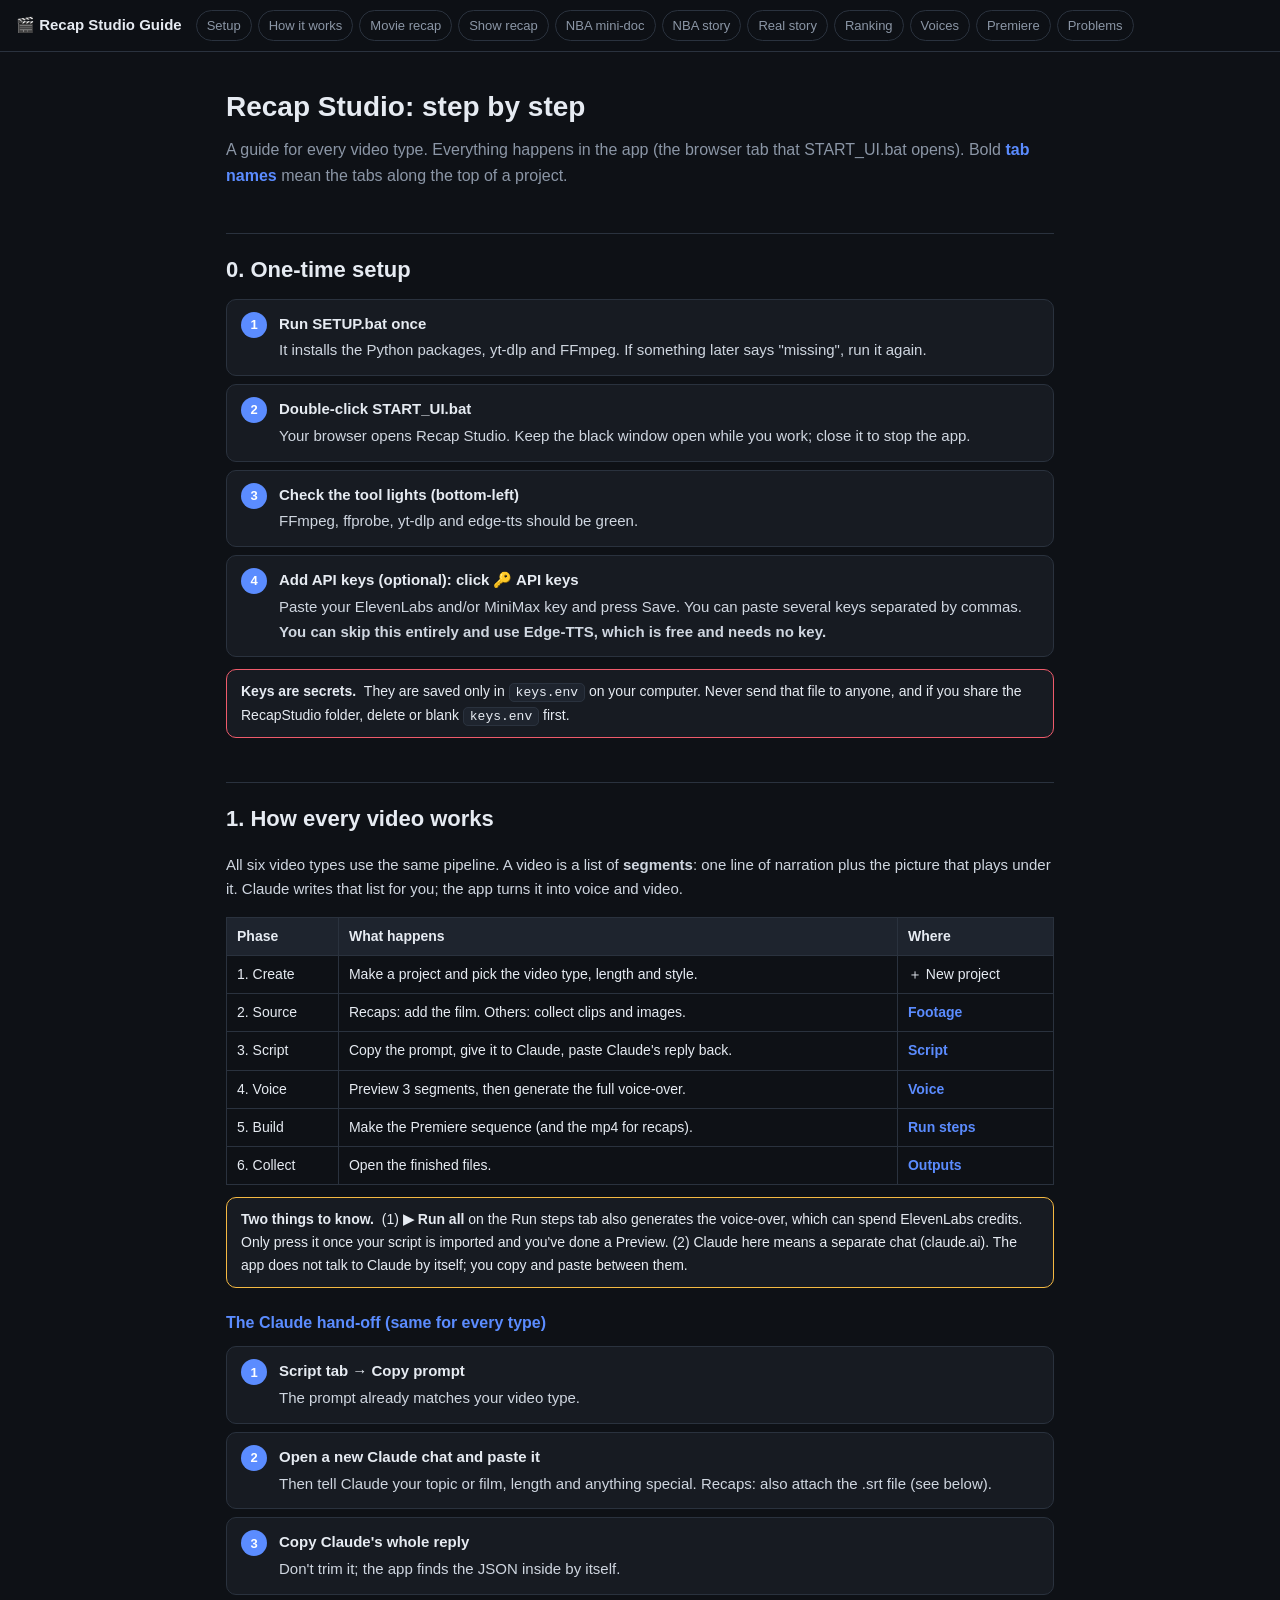
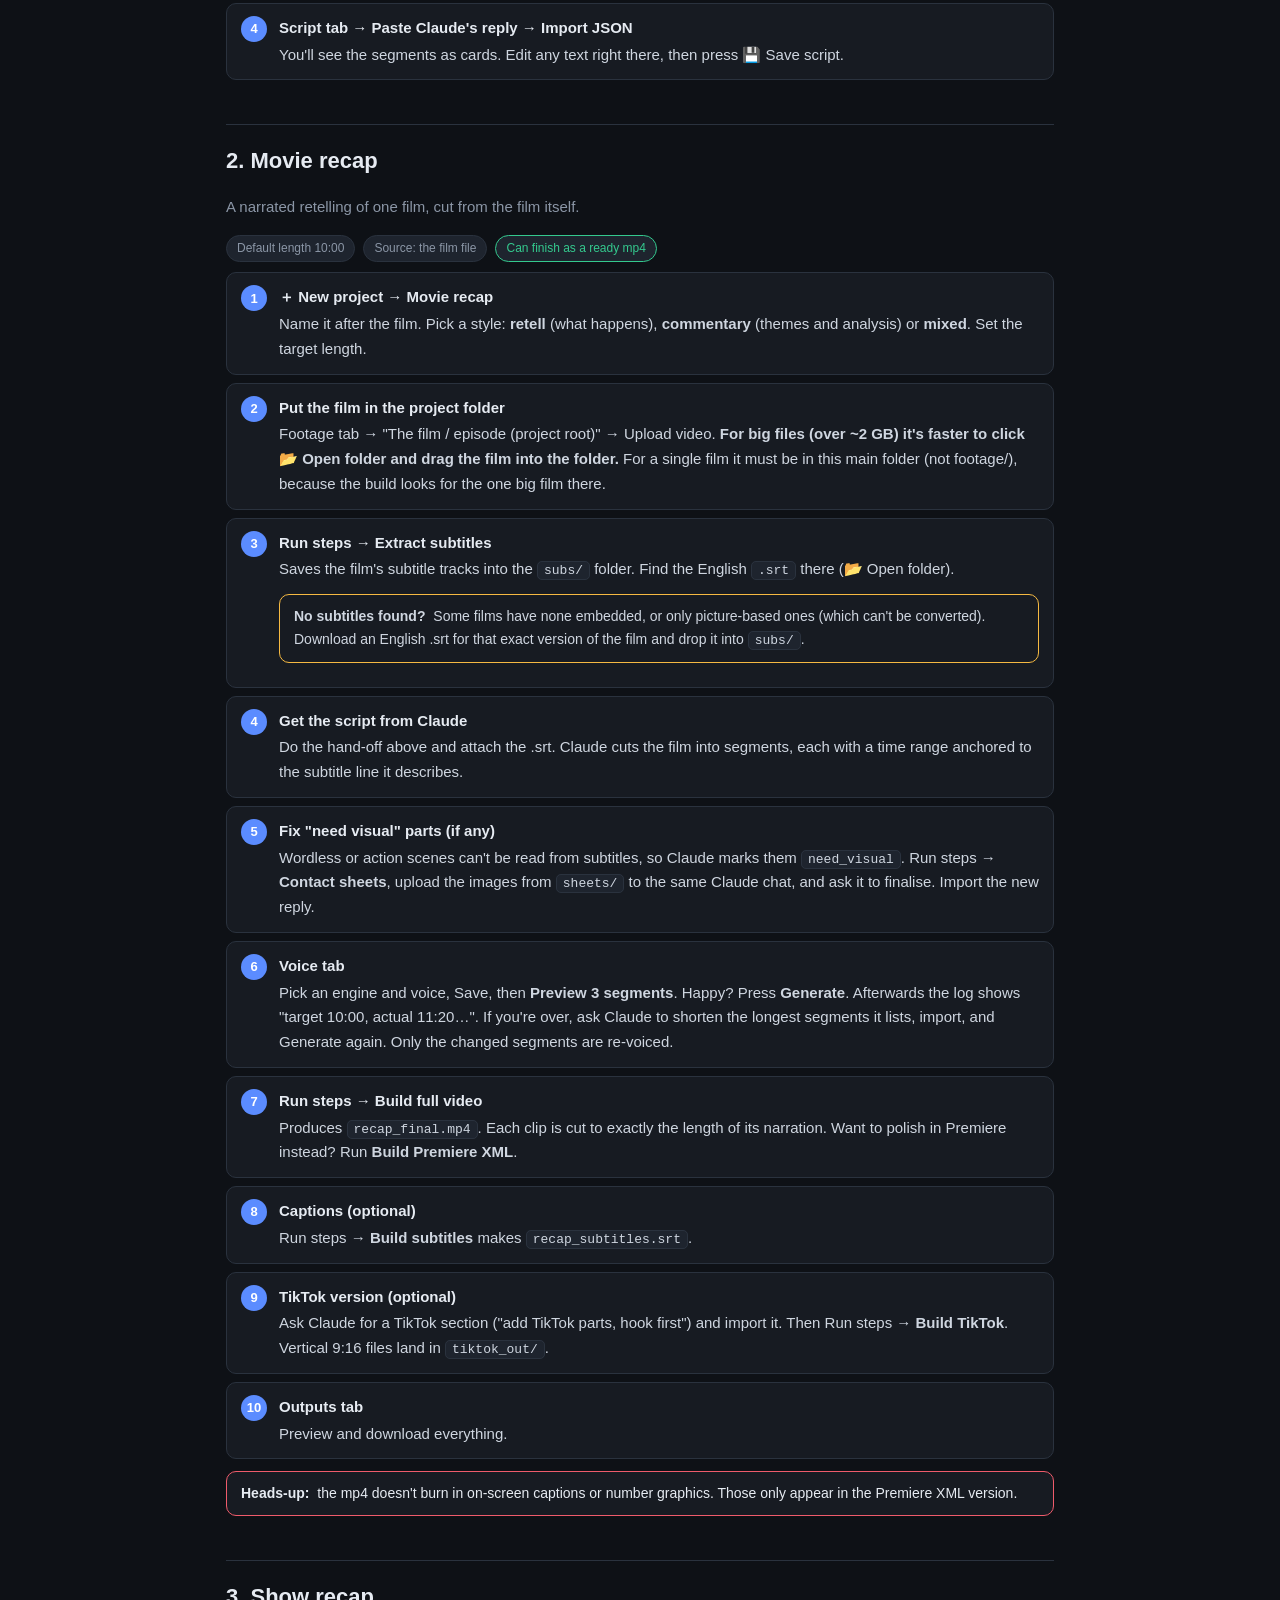
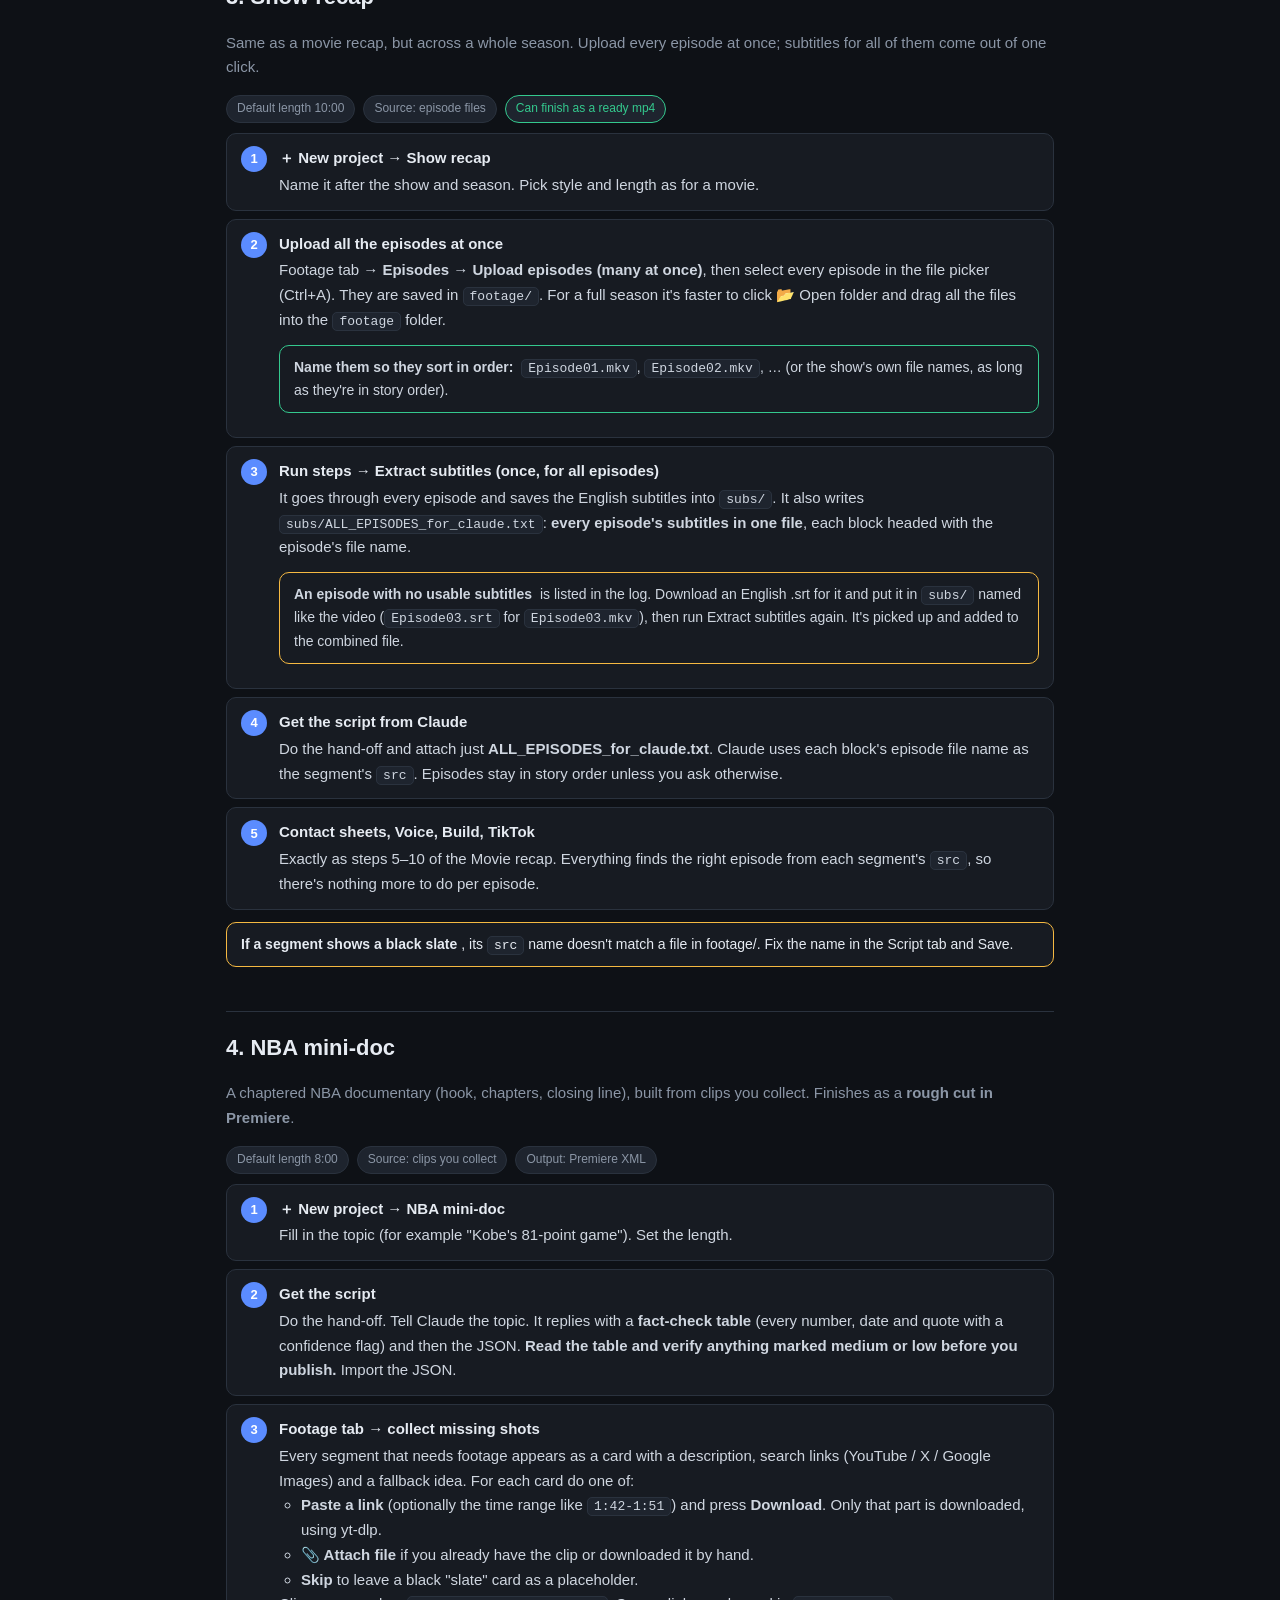
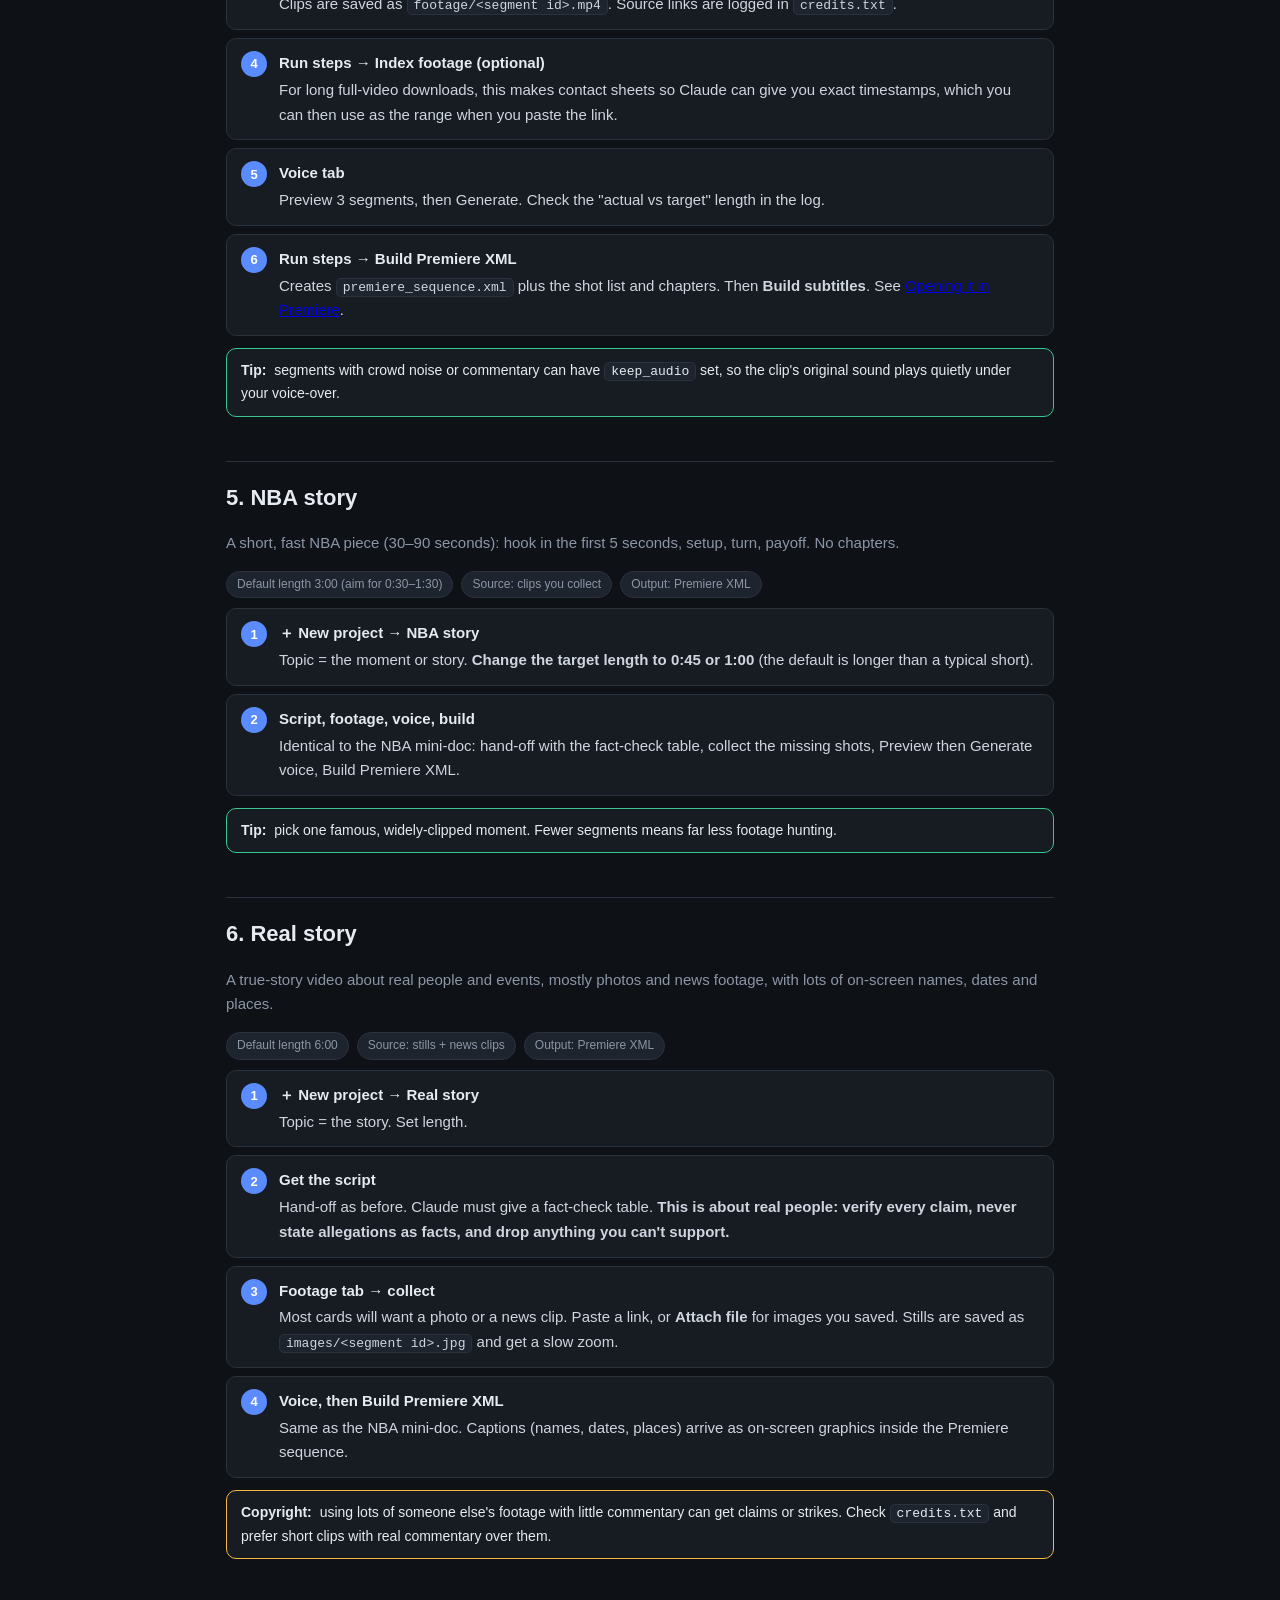
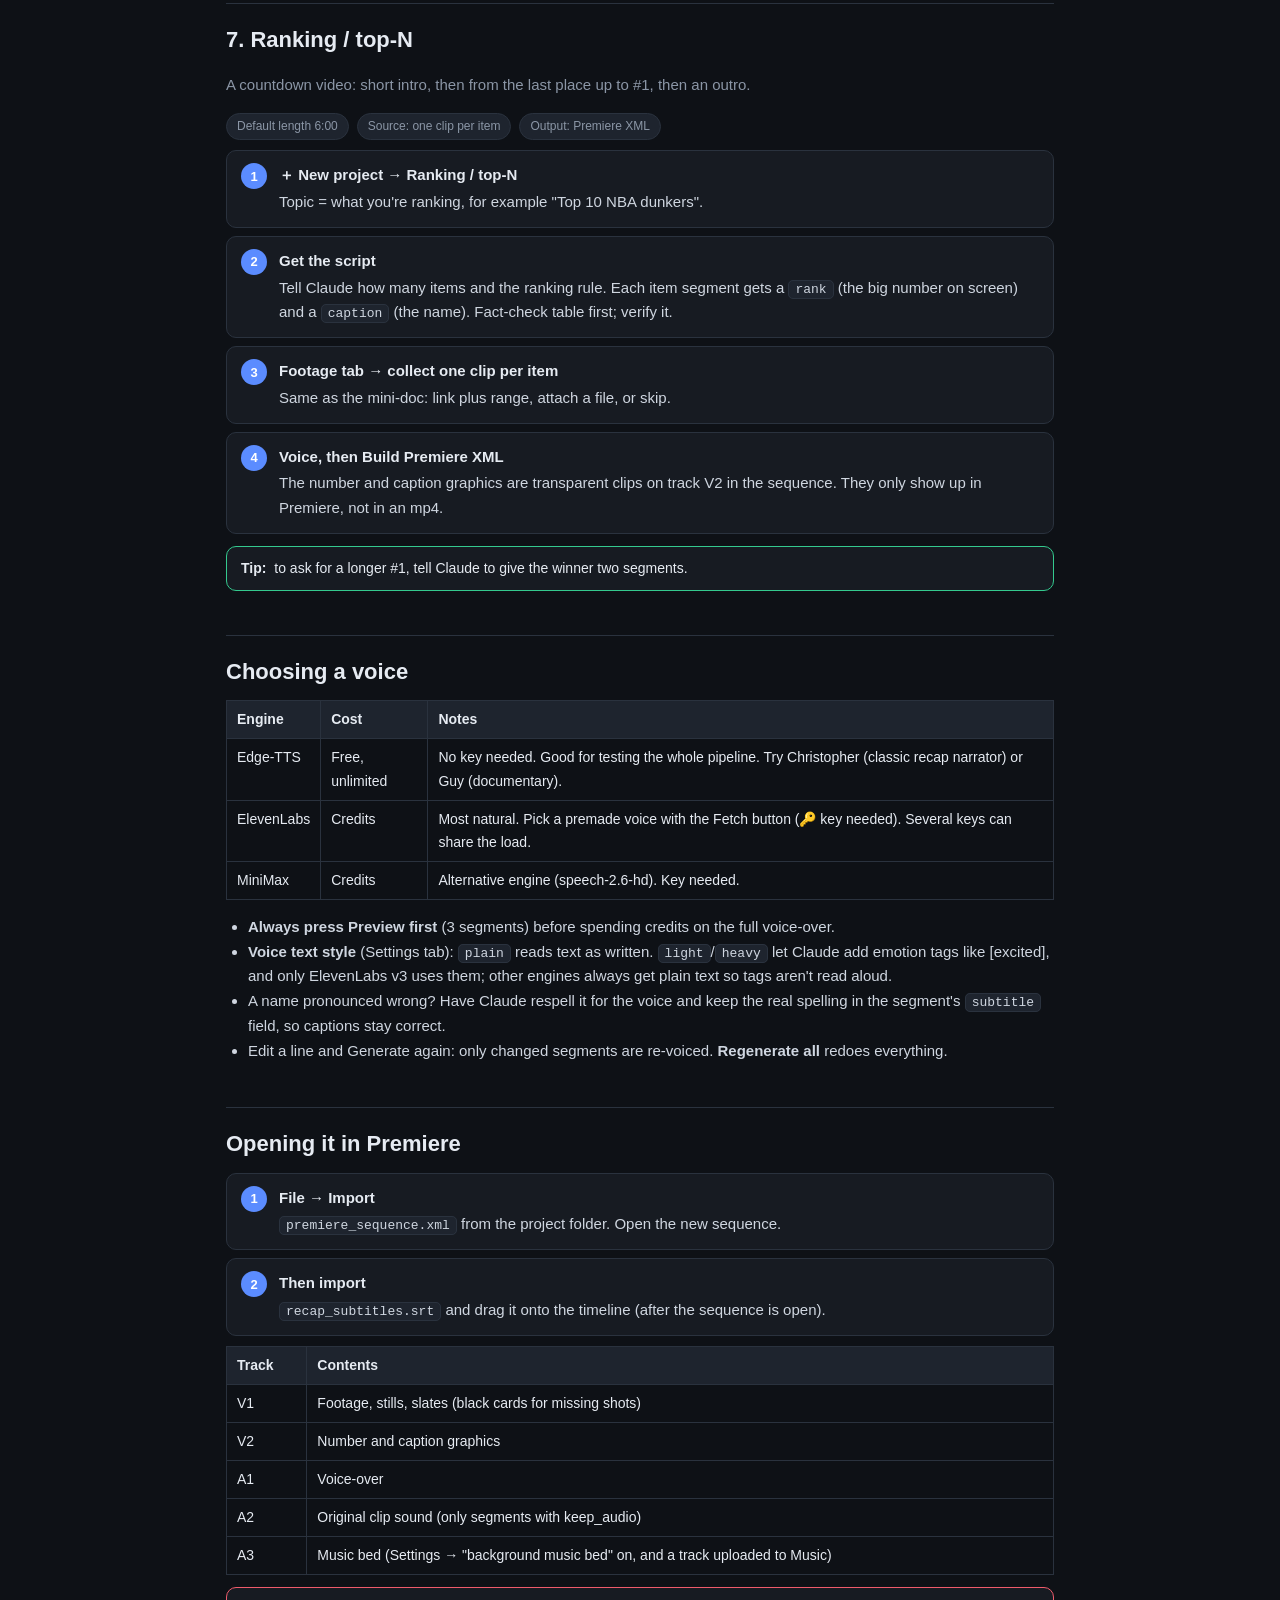
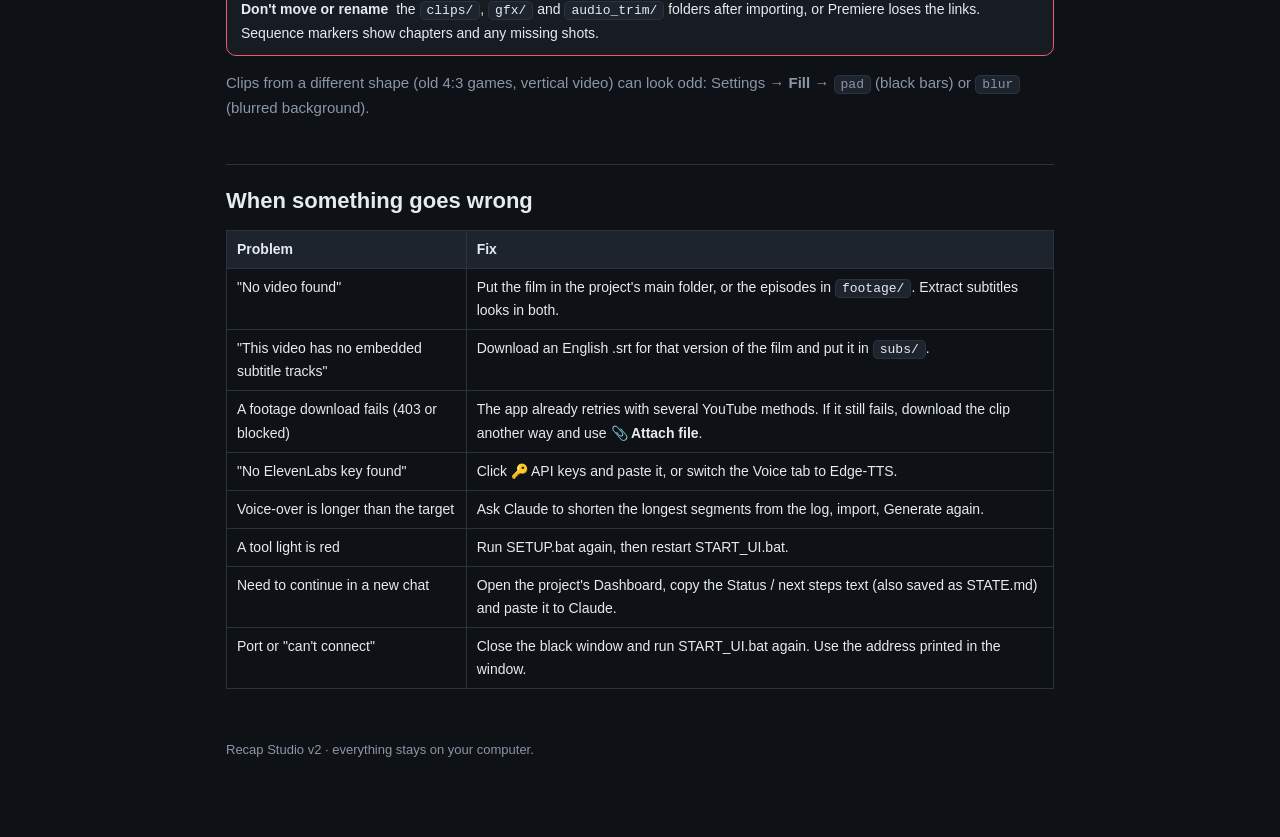
==== web/guide.html @ 449a992c "Initial commit: RecapStudio UI project" ====
<!doctype html>
<html lang="en">
<head>
<meta charset="utf-8">
<meta name="viewport" content="width=device-width, initial-scale=1">
<title>Recap Studio Guide</title>
<style>
  :root { --bg:#0e1116; --panel:#171b22; --panel2:#1e242e; --border:#2a323e; --text:#e6ebf2; --muted:#8b96a6;
          --accent:#5b8cff; --green:#34c98e; --red:#ef5b6b; --amber:#f5b942; }
  * { box-sizing: border-box; }
  html { scroll-behavior: smooth; scroll-padding-top: 70px; }
  body { margin:0; background:var(--bg); color:var(--text); font:15px/1.65 -apple-system,"Segoe UI",Roboto,Helvetica,Arial,sans-serif; }
  nav { position:sticky; top:0; z-index:5; background:rgba(14,17,22,.95); backdrop-filter:blur(6px); border-bottom:1px solid var(--border);
        padding:10px 16px; display:flex; gap:6px; flex-wrap:wrap; align-items:center; }
  nav b { margin-right:8px; }
  nav a { color:var(--muted); text-decoration:none; font-size:13px; padding:4px 10px; border:1px solid var(--border); border-radius:20px; }
  nav a:hover { color:var(--text); border-color:var(--accent); }
  main { max-width:860px; margin:0 auto; padding:24px 16px 80px; }
  h1 { font-size:28px; margin:8px 0 6px; }
  h2 { font-size:22px; margin:44px 0 6px; padding-top:18px; border-top:1px solid var(--border); }
  h3 { font-size:16px; margin:22px 0 6px; color:var(--accent); }
  p, li { color:#cfd6e0; }
  .muted { color:var(--muted); }
  code, kbd { background:var(--panel2); border:1px solid var(--border); border-radius:5px; padding:1px 6px; font-size:13px; }
  .lead { color:var(--muted); font-size:16px; margin-top:0; }
  .meta { display:flex; gap:8px; flex-wrap:wrap; margin:10px 0 4px; }
  .tag { font-size:12px; padding:3px 10px; border-radius:20px; background:var(--panel2); border:1px solid var(--border); color:var(--muted); }
  .tag.g { color:var(--green); border-color:var(--green); }
  ol.steps { list-style:none; counter-reset:s; padding:0; margin:10px 0; }
  ol.steps > li { counter-increment:s; position:relative; background:var(--panel); border:1px solid var(--border); border-radius:10px;
                  padding:12px 14px 12px 52px; margin:8px 0; }
  ol.steps > li::before { content:counter(s); position:absolute; left:14px; top:12px; width:26px; height:26px; border-radius:50%;
                  background:var(--accent); color:#fff; font-weight:700; font-size:13px; display:grid; place-items:center; }
  ol.steps b.t { display:block; color:var(--text); margin-bottom:2px; }
  .note, .warn, .tip { border-radius:10px; padding:10px 14px; margin:12px 0; font-size:14px; border:1px solid var(--border); background:var(--panel); }
  .warn { border-color:var(--red); }
  .tip { border-color:var(--green); }
  .note { border-color:var(--amber); }
  .note b:first-child, .warn b:first-child, .tip b:first-child { margin-right:4px; }
  table { border-collapse:collapse; width:100%; margin:10px 0; font-size:14px; }
  th, td { text-align:left; border:1px solid var(--border); padding:7px 10px; vertical-align:top; }
  th { background:var(--panel2); }
  ul { padding-left:22px; }
  .tabs { color:var(--accent); font-weight:600; }
  footer { margin-top:50px; color:var(--muted); font-size:13px; }
</style>
</head>
<body>
<nav>
  <b>🎬 Recap Studio Guide</b>
  <a href="#setup">Setup</a>
  <a href="#overview">How it works</a>
  <a href="#movie">Movie recap</a>
  <a href="#show">Show recap</a>
  <a href="#minidoc">NBA mini-doc</a>
  <a href="#story">NBA story</a>
  <a href="#real">Real story</a>
  <a href="#ranking">Ranking</a>
  <a href="#voice">Voices</a>
  <a href="#premiere">Premiere</a>
  <a href="#fix">Problems</a>
</nav>

<main>
<h1>Recap Studio: step by step</h1>
<p class="lead">A guide for every video type. Everything happens in the app (the browser tab that START_UI.bat opens). Bold <span class="tabs">tab names</span> mean the tabs along the top of a project.</p>

<h2 id="setup">0. One-time setup</h2>
<ol class="steps">
  <li><b class="t">Run SETUP.bat once</b>It installs the Python packages, yt-dlp and FFmpeg. If something later says "missing", run it again.</li>
  <li><b class="t">Double-click START_UI.bat</b>Your browser opens Recap Studio. Keep the black window open while you work; close it to stop the app.</li>
  <li><b class="t">Check the tool lights (bottom-left)</b>FFmpeg, ffprobe, yt-dlp and edge-tts should be green.</li>
  <li><b class="t">Add API keys (optional): click 🔑 API keys</b>Paste your ElevenLabs and/or MiniMax key and press Save. You can paste several keys separated by commas. <b>You can skip this entirely and use Edge-TTS, which is free and needs no key.</b></li>
</ol>
<div class="warn"><b>Keys are secrets.</b> They are saved only in <code>keys.env</code> on your computer. Never send that file to anyone, and if you share the RecapStudio folder, delete or blank <code>keys.env</code> first.</div>

<h2 id="overview">1. How every video works</h2>
<p>All six video types use the same pipeline. A video is a list of <b>segments</b>: one line of narration plus the picture that plays under it. Claude writes that list for you; the app turns it into voice and video.</p>
<table>
  <tr><th>Phase</th><th>What happens</th><th>Where</th></tr>
  <tr><td>1. Create</td><td>Make a project and pick the video type, length and style.</td><td>＋ New project</td></tr>
  <tr><td>2. Source</td><td>Recaps: add the film. Others: collect clips and images.</td><td><span class="tabs">Footage</span></td></tr>
  <tr><td>3. Script</td><td>Copy the prompt, give it to Claude, paste Claude's reply back.</td><td><span class="tabs">Script</span></td></tr>
  <tr><td>4. Voice</td><td>Preview 3 segments, then generate the full voice-over.</td><td><span class="tabs">Voice</span></td></tr>
  <tr><td>5. Build</td><td>Make the Premiere sequence (and the mp4 for recaps).</td><td><span class="tabs">Run steps</span></td></tr>
  <tr><td>6. Collect</td><td>Open the finished files.</td><td><span class="tabs">Outputs</span></td></tr>
</table>
<div class="note"><b>Two things to know.</b> (1) <b>▶ Run all</b> on the Run steps tab also generates the voice-over, which can spend ElevenLabs credits. Only press it once your script is imported and you've done a Preview. (2) Claude here means a separate chat (claude.ai). The app does not talk to Claude by itself; you copy and paste between them.</div>

<h3>The Claude hand-off (same for every type)</h3>
<ol class="steps">
  <li><b class="t">Script tab → Copy prompt</b>The prompt already matches your video type.</li>
  <li><b class="t">Open a new Claude chat and paste it</b>Then tell Claude your topic or film, length and anything special. Recaps: also attach the .srt file (see below).</li>
  <li><b class="t">Copy Claude's whole reply</b>Don't trim it; the app finds the JSON inside by itself.</li>
  <li><b class="t">Script tab → Paste Claude's reply → Import JSON</b>You'll see the segments as cards. Edit any text right there, then press 💾 Save script.</li>
</ol>

<!-- ============================ MOVIE ============================ -->
<h2 id="movie">2. Movie recap</h2>
<p class="muted">A narrated retelling of one film, cut from the film itself.</p>
<div class="meta"><span class="tag">Default length 10:00</span><span class="tag">Source: the film file</span><span class="tag g">Can finish as a ready mp4</span></div>

<ol class="steps">
  <li><b class="t">＋ New project → Movie recap</b>Name it after the film. Pick a style: <b>retell</b> (what happens), <b>commentary</b> (themes and analysis) or <b>mixed</b>. Set the target length.</li>
  <li><b class="t">Put the film in the project folder</b>Footage tab → "The film / episode (project root)" → Upload video. <b>For big files (over ~2 GB) it's faster to click 📂 Open folder and drag the film into the folder.</b> For a single film it must be in this main folder (not footage/), because the build looks for the one big film there.</li>
  <li><b class="t">Run steps → Extract subtitles</b>Saves the film's subtitle tracks into the <code>subs/</code> folder. Find the English <code>.srt</code> there (📂 Open folder).
    <div class="note"><b>No subtitles found?</b> Some films have none embedded, or only picture-based ones (which can't be converted). Download an English .srt for that exact version of the film and drop it into <code>subs/</code>.</div></li>
  <li><b class="t">Get the script from Claude</b>Do the hand-off above and attach the .srt. Claude cuts the film into segments, each with a time range anchored to the subtitle line it describes.</li>
  <li><b class="t">Fix "need visual" parts (if any)</b>Wordless or action scenes can't be read from subtitles, so Claude marks them <code>need_visual</code>. Run steps → <b>Contact sheets</b>, upload the images from <code>sheets/</code> to the same Claude chat, and ask it to finalise. Import the new reply.</li>
  <li><b class="t">Voice tab</b>Pick an engine and voice, Save, then <b>Preview 3 segments</b>. Happy? Press <b>Generate</b>. Afterwards the log shows "target 10:00, actual 11:20…". If you're over, ask Claude to shorten the longest segments it lists, import, and Generate again. Only the changed segments are re-voiced.</li>
  <li><b class="t">Run steps → Build full video</b>Produces <code>recap_final.mp4</code>. Each clip is cut to exactly the length of its narration. Want to polish in Premiere instead? Run <b>Build Premiere XML</b>.</li>
  <li><b class="t">Captions (optional)</b>Run steps → <b>Build subtitles</b> makes <code>recap_subtitles.srt</code>.</li>
  <li><b class="t">TikTok version (optional)</b>Ask Claude for a TikTok section ("add TikTok parts, hook first") and import it. Then Run steps → <b>Build TikTok</b>. Vertical 9:16 files land in <code>tiktok_out/</code>.</li>
  <li><b class="t">Outputs tab</b>Preview and download everything.</li>
</ol>
<div class="warn"><b>Heads-up:</b> the mp4 doesn't burn in on-screen captions or number graphics. Those only appear in the Premiere XML version.</div>

<!-- ============================ SHOW ============================ -->
<h2 id="show">3. Show recap</h2>
<p class="muted">Same as a movie recap, but across a whole season. Upload every episode at once; subtitles for all of them come out of one click.</p>
<div class="meta"><span class="tag">Default length 10:00</span><span class="tag">Source: episode files</span><span class="tag g">Can finish as a ready mp4</span></div>

<ol class="steps">
  <li><b class="t">＋ New project → Show recap</b>Name it after the show and season. Pick style and length as for a movie.</li>
  <li><b class="t">Upload all the episodes at once</b>Footage tab → <b>Episodes</b> → <b>Upload episodes (many at once)</b>, then select every episode in the file picker (Ctrl+A). They are saved in <code>footage/</code>. For a full season it's faster to click 📂 Open folder and drag all the files into the <code>footage</code> folder.
    <div class="tip"><b>Name them so they sort in order:</b> <code>Episode01.mkv</code>, <code>Episode02.mkv</code>, … (or the show's own file names, as long as they're in story order).</div></li>
  <li><b class="t">Run steps → Extract subtitles (once, for all episodes)</b>It goes through every episode and saves the English subtitles into <code>subs/</code>. It also writes <code>subs/ALL_EPISODES_for_claude.txt</code>: <b>every episode's subtitles in one file</b>, each block headed with the episode's file name.
    <div class="note"><b>An episode with no usable subtitles</b> is listed in the log. Download an English .srt for it and put it in <code>subs/</code> named like the video (<code>Episode03.srt</code> for <code>Episode03.mkv</code>), then run Extract subtitles again. It's picked up and added to the combined file.</div></li>
  <li><b class="t">Get the script from Claude</b>Do the hand-off and attach just <b>ALL_EPISODES_for_claude.txt</b>. Claude uses each block's episode file name as the segment's <code>src</code>. Episodes stay in story order unless you ask otherwise.</li>
  <li><b class="t">Contact sheets, Voice, Build, TikTok</b>Exactly as steps 5–10 of the Movie recap. Everything finds the right episode from each segment's <code>src</code>, so there's nothing more to do per episode.</li>
</ol>
<div class="note"><b>If a segment shows a black slate</b>, its <code>src</code> name doesn't match a file in footage/. Fix the name in the Script tab and Save.</div>

<!-- ============================ MINIDOC ============================ -->
<h2 id="minidoc">4. NBA mini-doc</h2>
<p class="muted">A chaptered NBA documentary (hook, chapters, closing line), built from clips you collect. Finishes as a <b>rough cut in Premiere</b>.</p>
<div class="meta"><span class="tag">Default length 8:00</span><span class="tag">Source: clips you collect</span><span class="tag">Output: Premiere XML</span></div>

<ol class="steps">
  <li><b class="t">＋ New project → NBA mini-doc</b>Fill in the topic (for example "Kobe's 81-point game"). Set the length.</li>
  <li><b class="t">Get the script</b>Do the hand-off. Tell Claude the topic. It replies with a <b>fact-check table</b> (every number, date and quote with a confidence flag) and then the JSON. <b>Read the table and verify anything marked medium or low before you publish.</b> Import the JSON.</li>
  <li><b class="t">Footage tab → collect missing shots</b>Every segment that needs footage appears as a card with a description, search links (YouTube / X / Google Images) and a fallback idea. For each card do one of:
    <ul>
      <li><b>Paste a link</b> (optionally the time range like <code>1:42-1:51</code>) and press <b>Download</b>. Only that part is downloaded, using yt-dlp.</li>
      <li><b>📎 Attach file</b> if you already have the clip or downloaded it by hand.</li>
      <li><b>Skip</b> to leave a black "slate" card as a placeholder.</li>
    </ul>
    Clips are saved as <code>footage/&lt;segment id&gt;.mp4</code>. Source links are logged in <code>credits.txt</code>.</li>
  <li><b class="t">Run steps → Index footage (optional)</b>For long full-video downloads, this makes contact sheets so Claude can give you exact timestamps, which you can then use as the range when you paste the link.</li>
  <li><b class="t">Voice tab</b>Preview 3 segments, then Generate. Check the "actual vs target" length in the log.</li>
  <li><b class="t">Run steps → Build Premiere XML</b>Creates <code>premiere_sequence.xml</code> plus the shot list and chapters. Then <b>Build subtitles</b>. See <a href="#premiere">Opening it in Premiere</a>.</li>
</ol>
<div class="tip"><b>Tip:</b> segments with crowd noise or commentary can have <code>keep_audio</code> set, so the clip's original sound plays quietly under your voice-over.</div>

<!-- ============================ STORY ============================ -->
<h2 id="story">5. NBA story</h2>
<p class="muted">A short, fast NBA piece (30–90 seconds): hook in the first 5 seconds, setup, turn, payoff. No chapters.</p>
<div class="meta"><span class="tag">Default length 3:00 (aim for 0:30–1:30)</span><span class="tag">Source: clips you collect</span><span class="tag">Output: Premiere XML</span></div>

<ol class="steps">
  <li><b class="t">＋ New project → NBA story</b>Topic = the moment or story. <b>Change the target length to 0:45 or 1:00</b> (the default is longer than a typical short).</li>
  <li><b class="t">Script, footage, voice, build</b>Identical to the NBA mini-doc: hand-off with the fact-check table, collect the missing shots, Preview then Generate voice, Build Premiere XML.</li>
</ol>
<div class="tip"><b>Tip:</b> pick one famous, widely-clipped moment. Fewer segments means far less footage hunting.</div>

<!-- ============================ REAL ============================ -->
<h2 id="real">6. Real story</h2>
<p class="muted">A true-story video about real people and events, mostly photos and news footage, with lots of on-screen names, dates and places.</p>
<div class="meta"><span class="tag">Default length 6:00</span><span class="tag">Source: stills + news clips</span><span class="tag">Output: Premiere XML</span></div>

<ol class="steps">
  <li><b class="t">＋ New project → Real story</b>Topic = the story. Set length.</li>
  <li><b class="t">Get the script</b>Hand-off as before. Claude must give a fact-check table. <b>This is about real people: verify every claim, never state allegations as facts, and drop anything you can't support.</b></li>
  <li><b class="t">Footage tab → collect</b>Most cards will want a photo or a news clip. Paste a link, or <b>Attach file</b> for images you saved. Stills are saved as <code>images/&lt;segment id&gt;.jpg</code> and get a slow zoom.</li>
  <li><b class="t">Voice, then Build Premiere XML</b>Same as the NBA mini-doc. Captions (names, dates, places) arrive as on-screen graphics inside the Premiere sequence.</li>
</ol>
<div class="note"><b>Copyright:</b> using lots of someone else's footage with little commentary can get claims or strikes. Check <code>credits.txt</code> and prefer short clips with real commentary over them.</div>

<!-- ============================ RANKING ============================ -->
<h2 id="ranking">7. Ranking / top-N</h2>
<p class="muted">A countdown video: short intro, then from the last place up to #1, then an outro.</p>
<div class="meta"><span class="tag">Default length 6:00</span><span class="tag">Source: one clip per item</span><span class="tag">Output: Premiere XML</span></div>

<ol class="steps">
  <li><b class="t">＋ New project → Ranking / top-N</b>Topic = what you're ranking, for example "Top 10 NBA dunkers".</li>
  <li><b class="t">Get the script</b>Tell Claude how many items and the ranking rule. Each item segment gets a <code>rank</code> (the big number on screen) and a <code>caption</code> (the name). Fact-check table first; verify it.</li>
  <li><b class="t">Footage tab → collect one clip per item</b>Same as the mini-doc: link plus range, attach a file, or skip.</li>
  <li><b class="t">Voice, then Build Premiere XML</b>The number and caption graphics are transparent clips on track V2 in the sequence. They only show up in Premiere, not in an mp4.</li>
</ol>
<div class="tip"><b>Tip:</b> to ask for a longer #1, tell Claude to give the winner two segments.</div>

<!-- ============================ VOICES ============================ -->
<h2 id="voice">Choosing a voice</h2>
<table>
  <tr><th>Engine</th><th>Cost</th><th>Notes</th></tr>
  <tr><td>Edge-TTS</td><td>Free, unlimited</td><td>No key needed. Good for testing the whole pipeline. Try Christopher (classic recap narrator) or Guy (documentary).</td></tr>
  <tr><td>ElevenLabs</td><td>Credits</td><td>Most natural. Pick a premade voice with the Fetch button (🔑 key needed). Several keys can share the load.</td></tr>
  <tr><td>MiniMax</td><td>Credits</td><td>Alternative engine (speech-2.6-hd). Key needed.</td></tr>
</table>
<ul>
  <li><b>Always press Preview first</b> (3 segments) before spending credits on the full voice-over.</li>
  <li><b>Voice text style</b> (Settings tab): <code>plain</code> reads text as written. <code>light</code>/<code>heavy</code> let Claude add emotion tags like [excited], and only ElevenLabs v3 uses them; other engines always get plain text so tags aren't read aloud.</li>
  <li>A name pronounced wrong? Have Claude respell it for the voice and keep the real spelling in the segment's <code>subtitle</code> field, so captions stay correct.</li>
  <li>Edit a line and Generate again: only changed segments are re-voiced. <b>Regenerate all</b> redoes everything.</li>
</ul>

<h2 id="premiere">Opening it in Premiere</h2>
<ol class="steps">
  <li><b class="t">File → Import</b> <code>premiere_sequence.xml</code> from the project folder. Open the new sequence.</li>
  <li><b class="t">Then import</b> <code>recap_subtitles.srt</code> and drag it onto the timeline (after the sequence is open).</li>
</ol>
<table>
  <tr><th>Track</th><th>Contents</th></tr>
  <tr><td>V1</td><td>Footage, stills, slates (black cards for missing shots)</td></tr>
  <tr><td>V2</td><td>Number and caption graphics</td></tr>
  <tr><td>A1</td><td>Voice-over</td></tr>
  <tr><td>A2</td><td>Original clip sound (only segments with keep_audio)</td></tr>
  <tr><td>A3</td><td>Music bed (Settings → "background music bed" on, and a track uploaded to Music)</td></tr>
</table>
<div class="warn"><b>Don't move or rename</b> the <code>clips/</code>, <code>gfx/</code> and <code>audio_trim/</code> folders after importing, or Premiere loses the links. Sequence markers show chapters and any missing shots.</div>
<p class="muted">Clips from a different shape (old 4:3 games, vertical video) can look odd: Settings → <b>Fill</b> → <code>pad</code> (black bars) or <code>blur</code> (blurred background).</p>

<h2 id="fix">When something goes wrong</h2>
<table>
  <tr><th>Problem</th><th>Fix</th></tr>
  <tr><td>"No video found"</td><td>Put the film in the project's main folder, or the episodes in <code>footage/</code>. Extract subtitles looks in both.</td></tr>
  <tr><td>"This video has no embedded subtitle tracks"</td><td>Download an English .srt for that version of the film and put it in <code>subs/</code>.</td></tr>
  <tr><td>A footage download fails (403 or blocked)</td><td>The app already retries with several YouTube methods. If it still fails, download the clip another way and use <b>📎 Attach file</b>.</td></tr>
  <tr><td>"No ElevenLabs key found"</td><td>Click 🔑 API keys and paste it, or switch the Voice tab to Edge-TTS.</td></tr>
  <tr><td>Voice-over is longer than the target</td><td>Ask Claude to shorten the longest segments from the log, import, Generate again.</td></tr>
  <tr><td>A tool light is red</td><td>Run SETUP.bat again, then restart START_UI.bat.</td></tr>
  <tr><td>Need to continue in a new chat</td><td>Open the project's Dashboard, copy the Status / next steps text (also saved as STATE.md) and paste it to Claude.</td></tr>
  <tr><td>Port or "can't connect"</td><td>Close the black window and run START_UI.bat again. Use the address printed in the window.</td></tr>
</table>

<footer>Recap Studio v2 · everything stays on your computer.</footer>
</main>
</body>
</html>
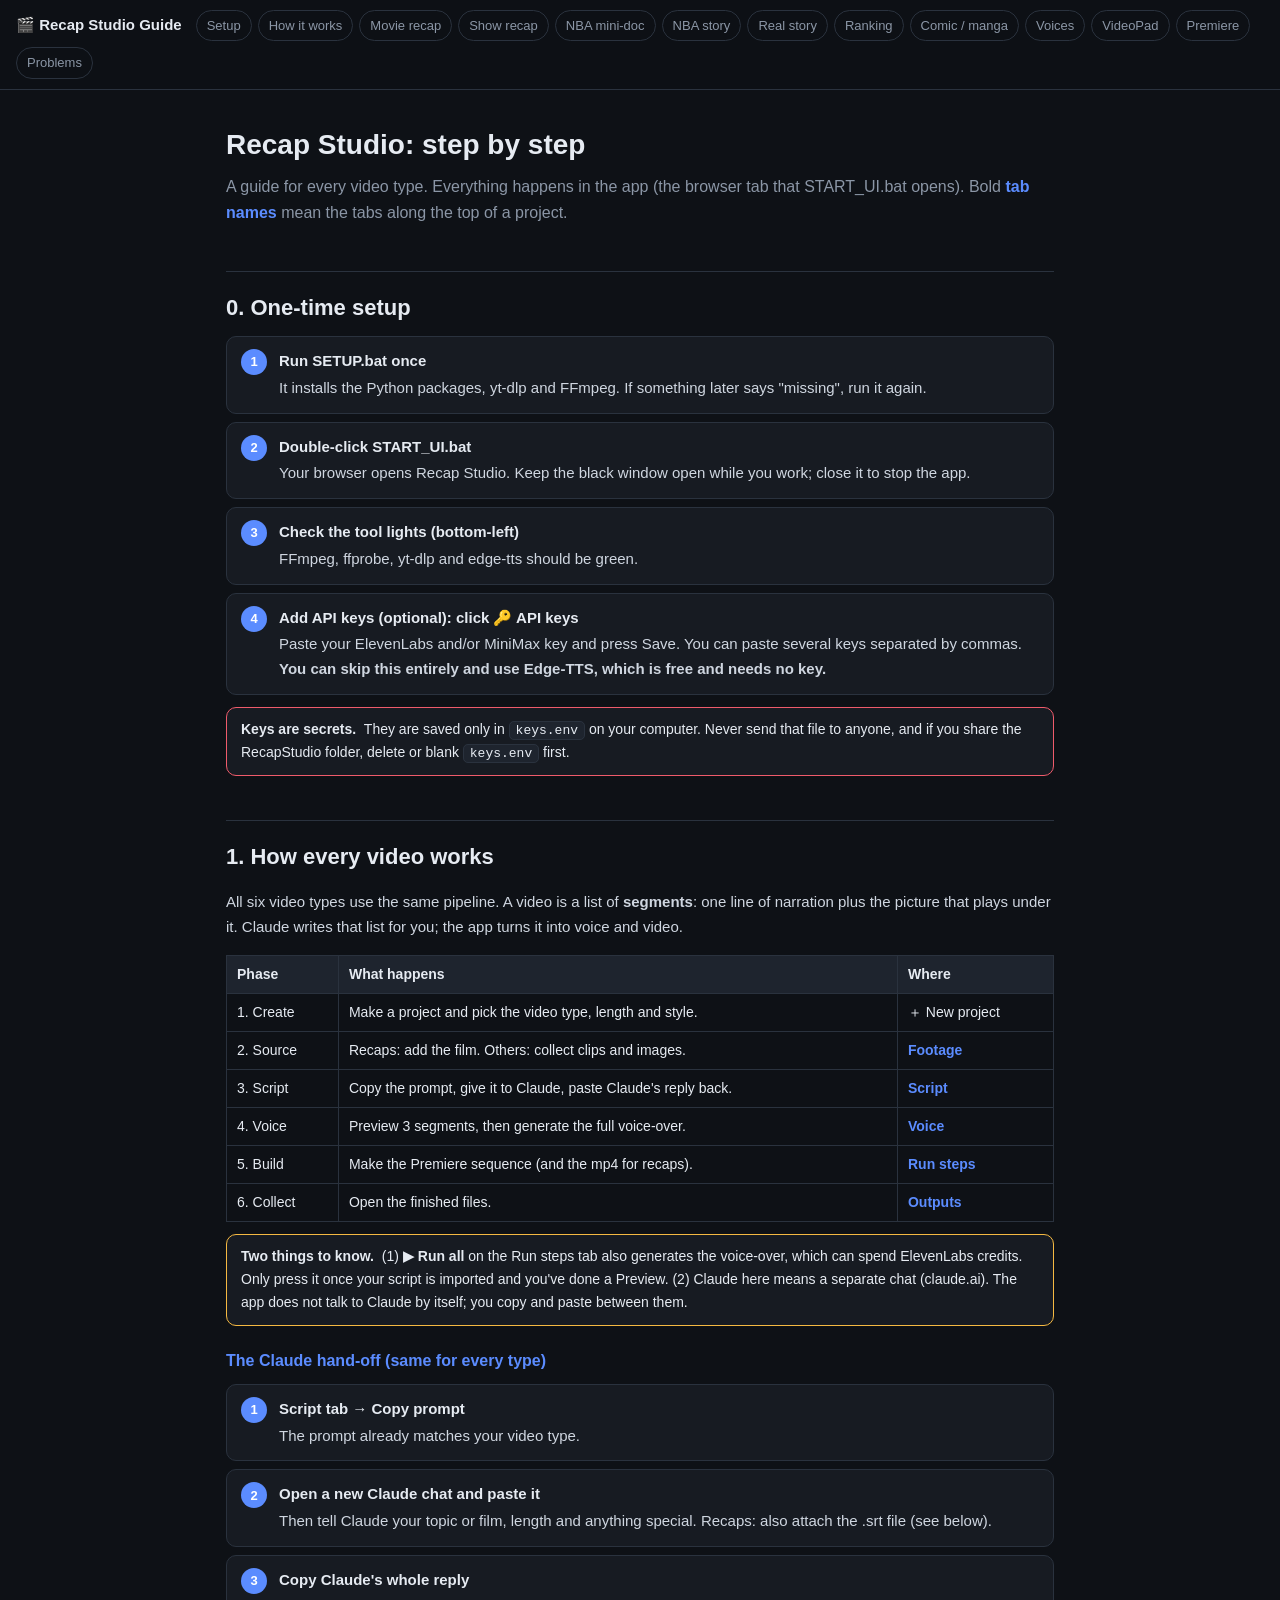
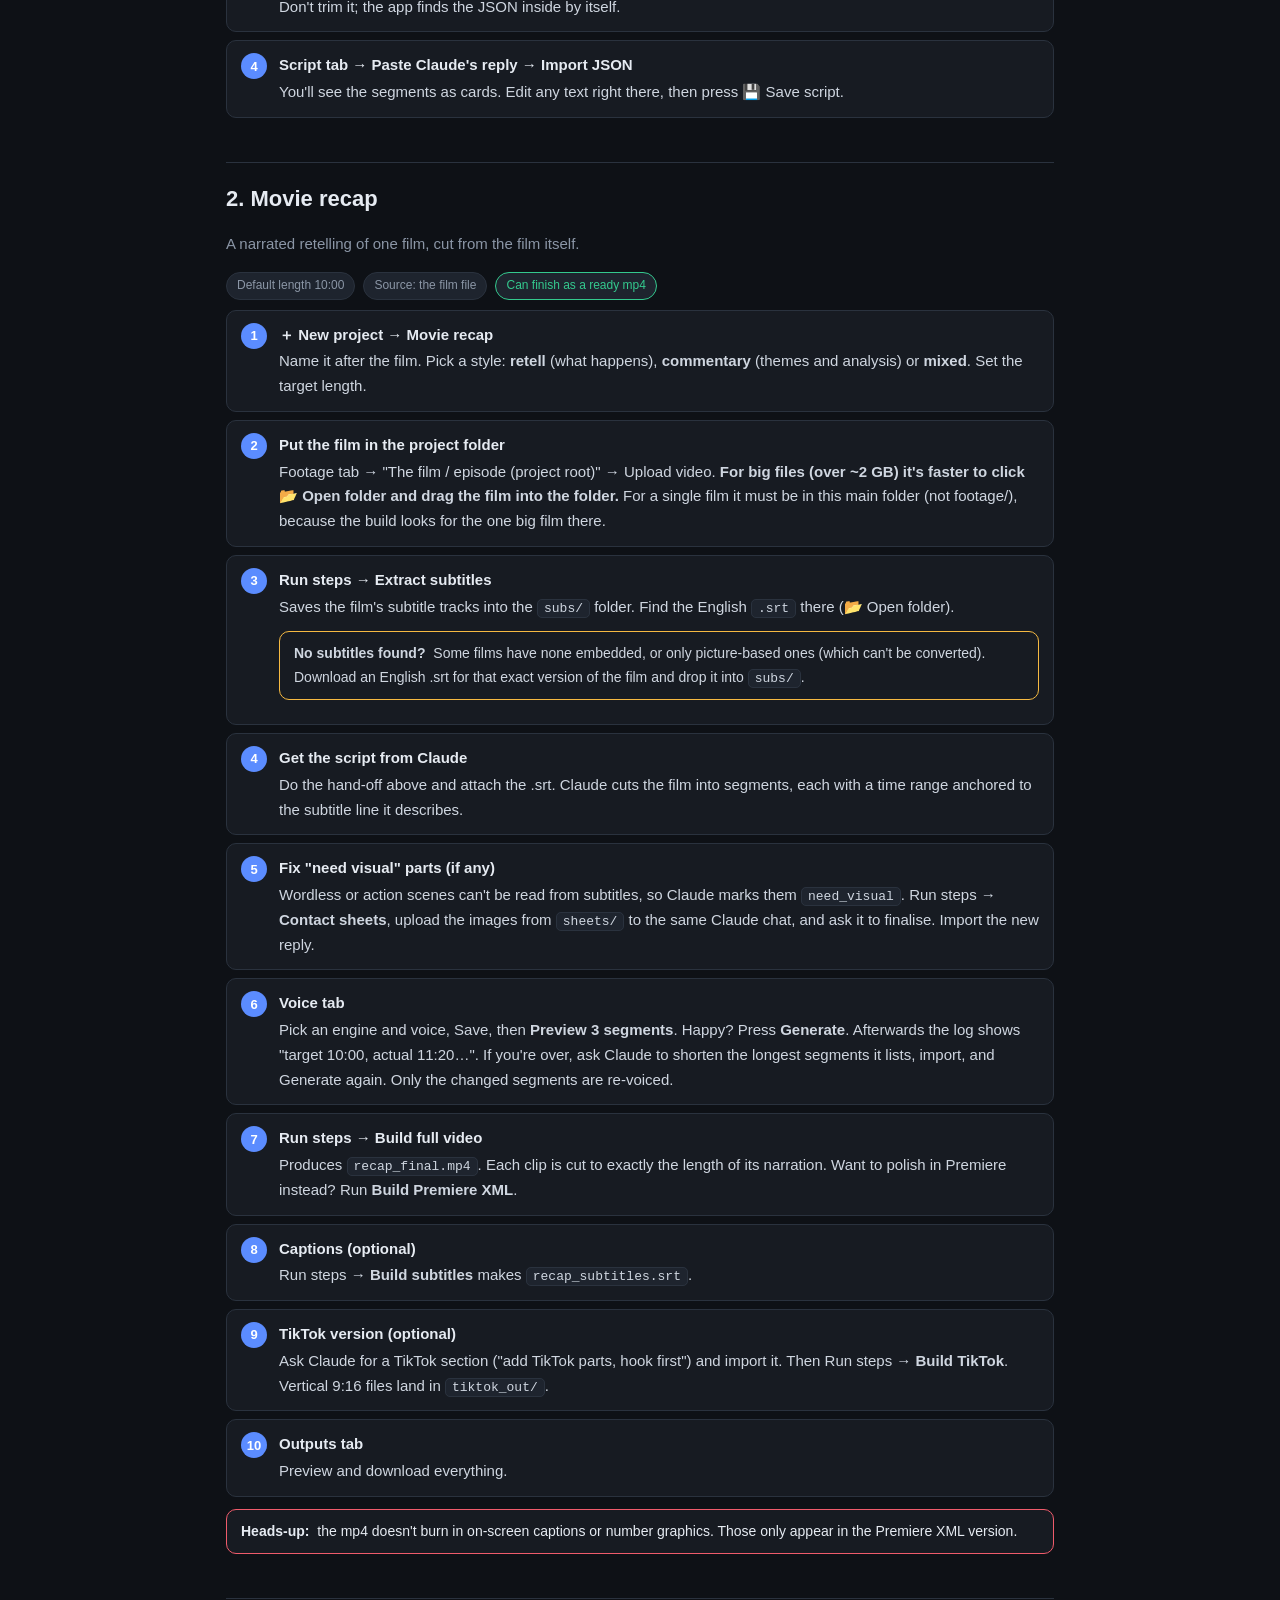
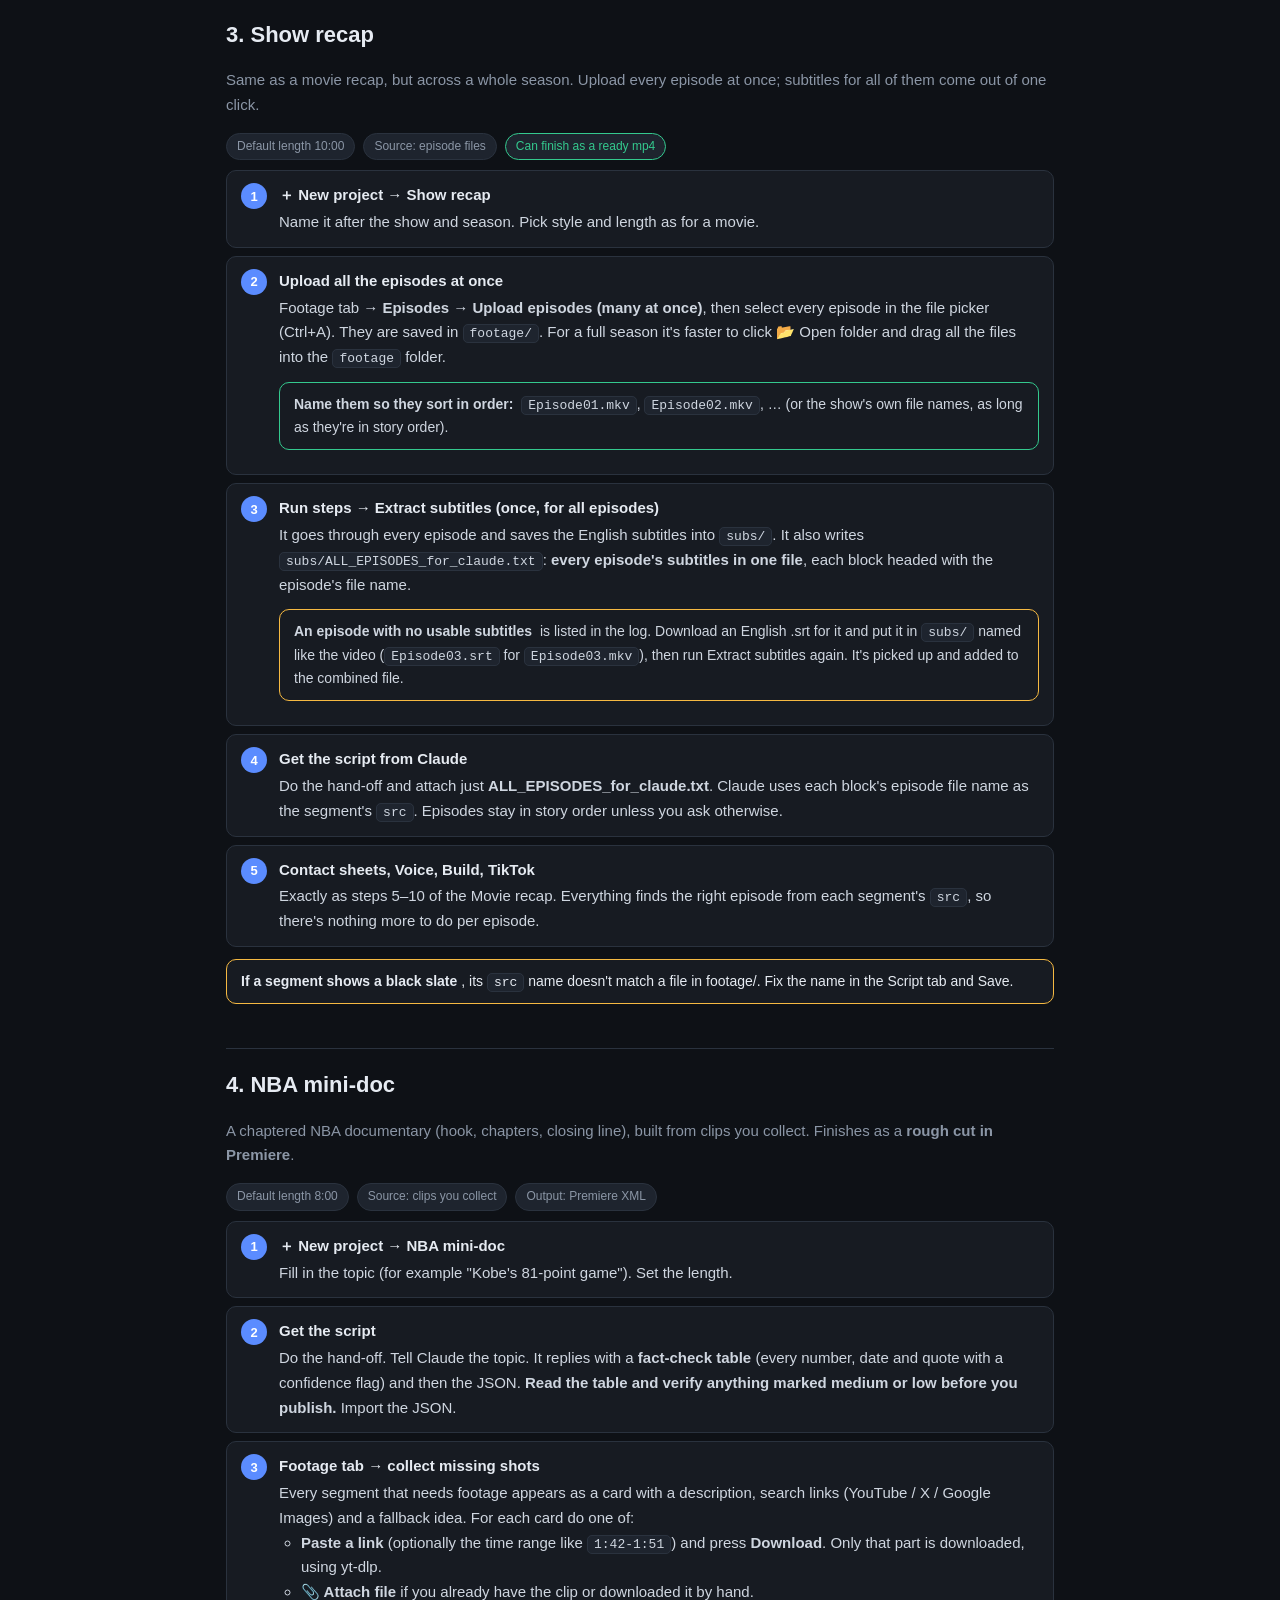
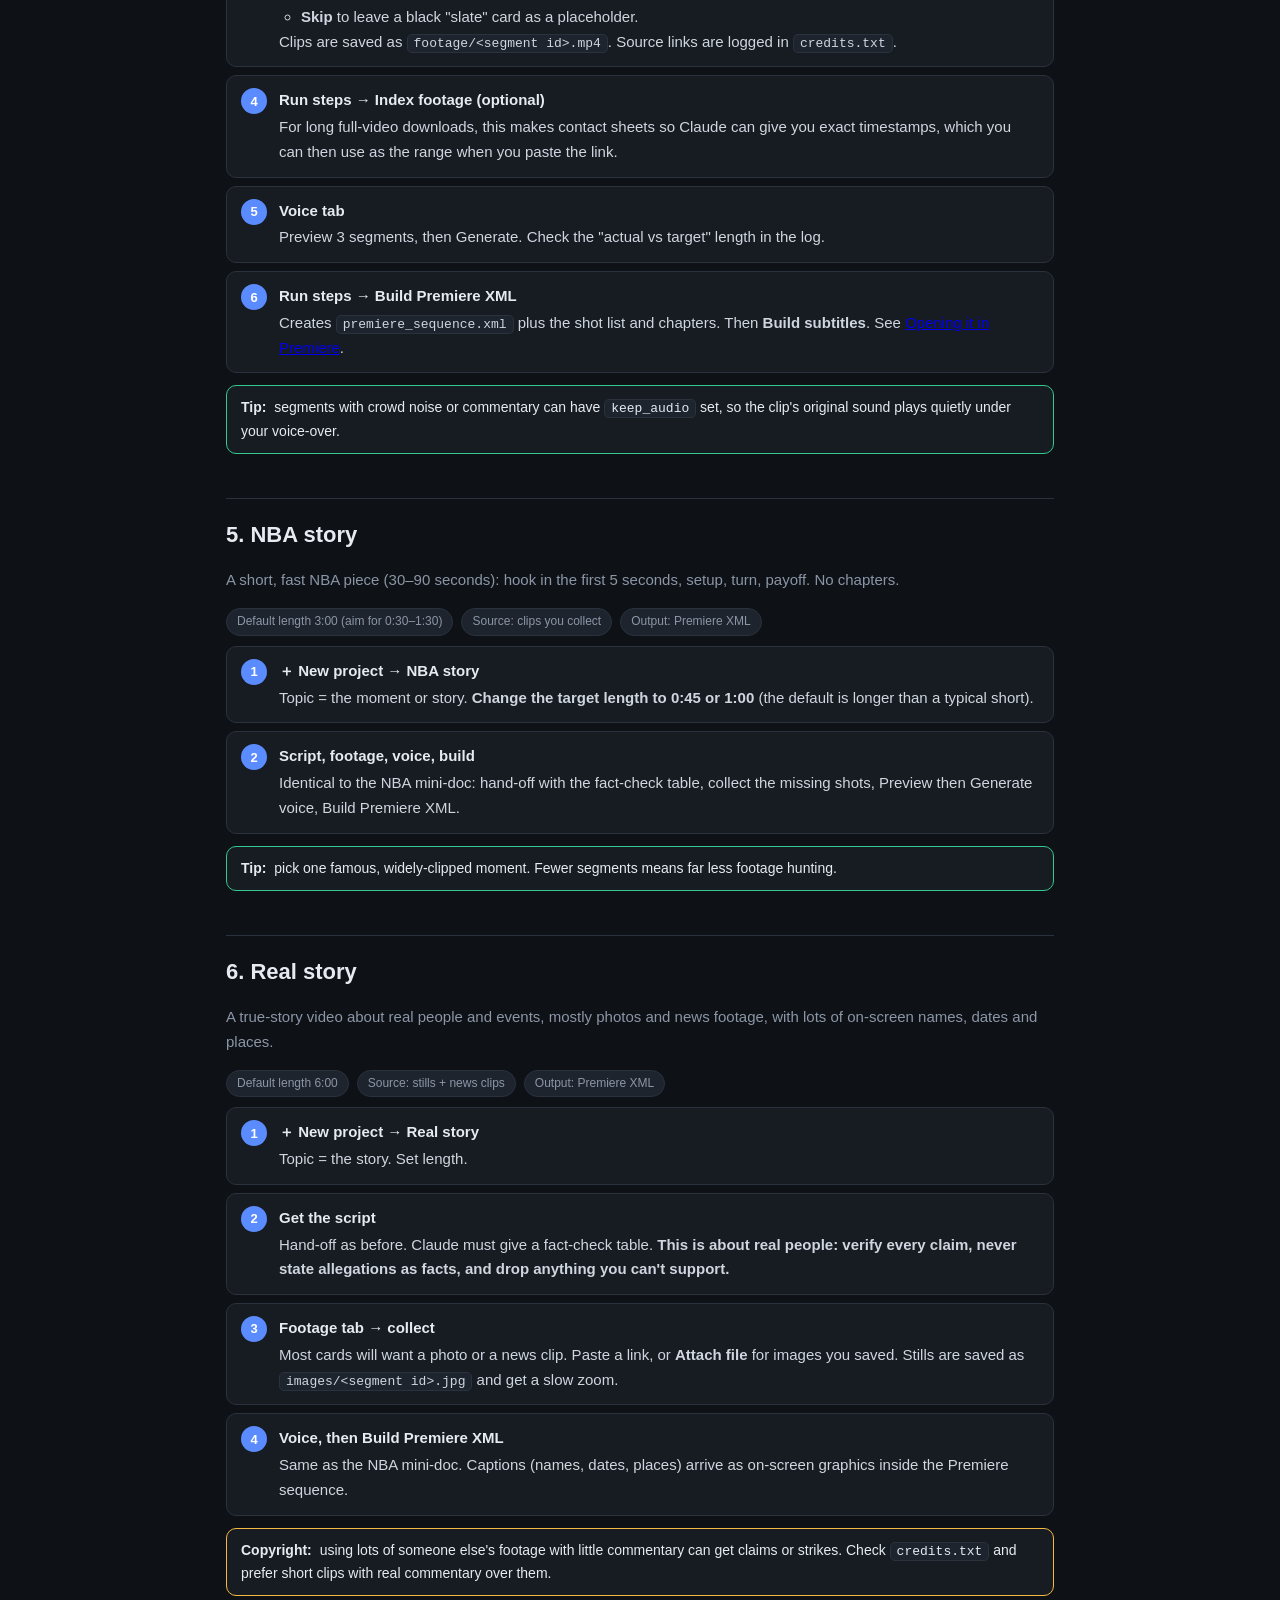
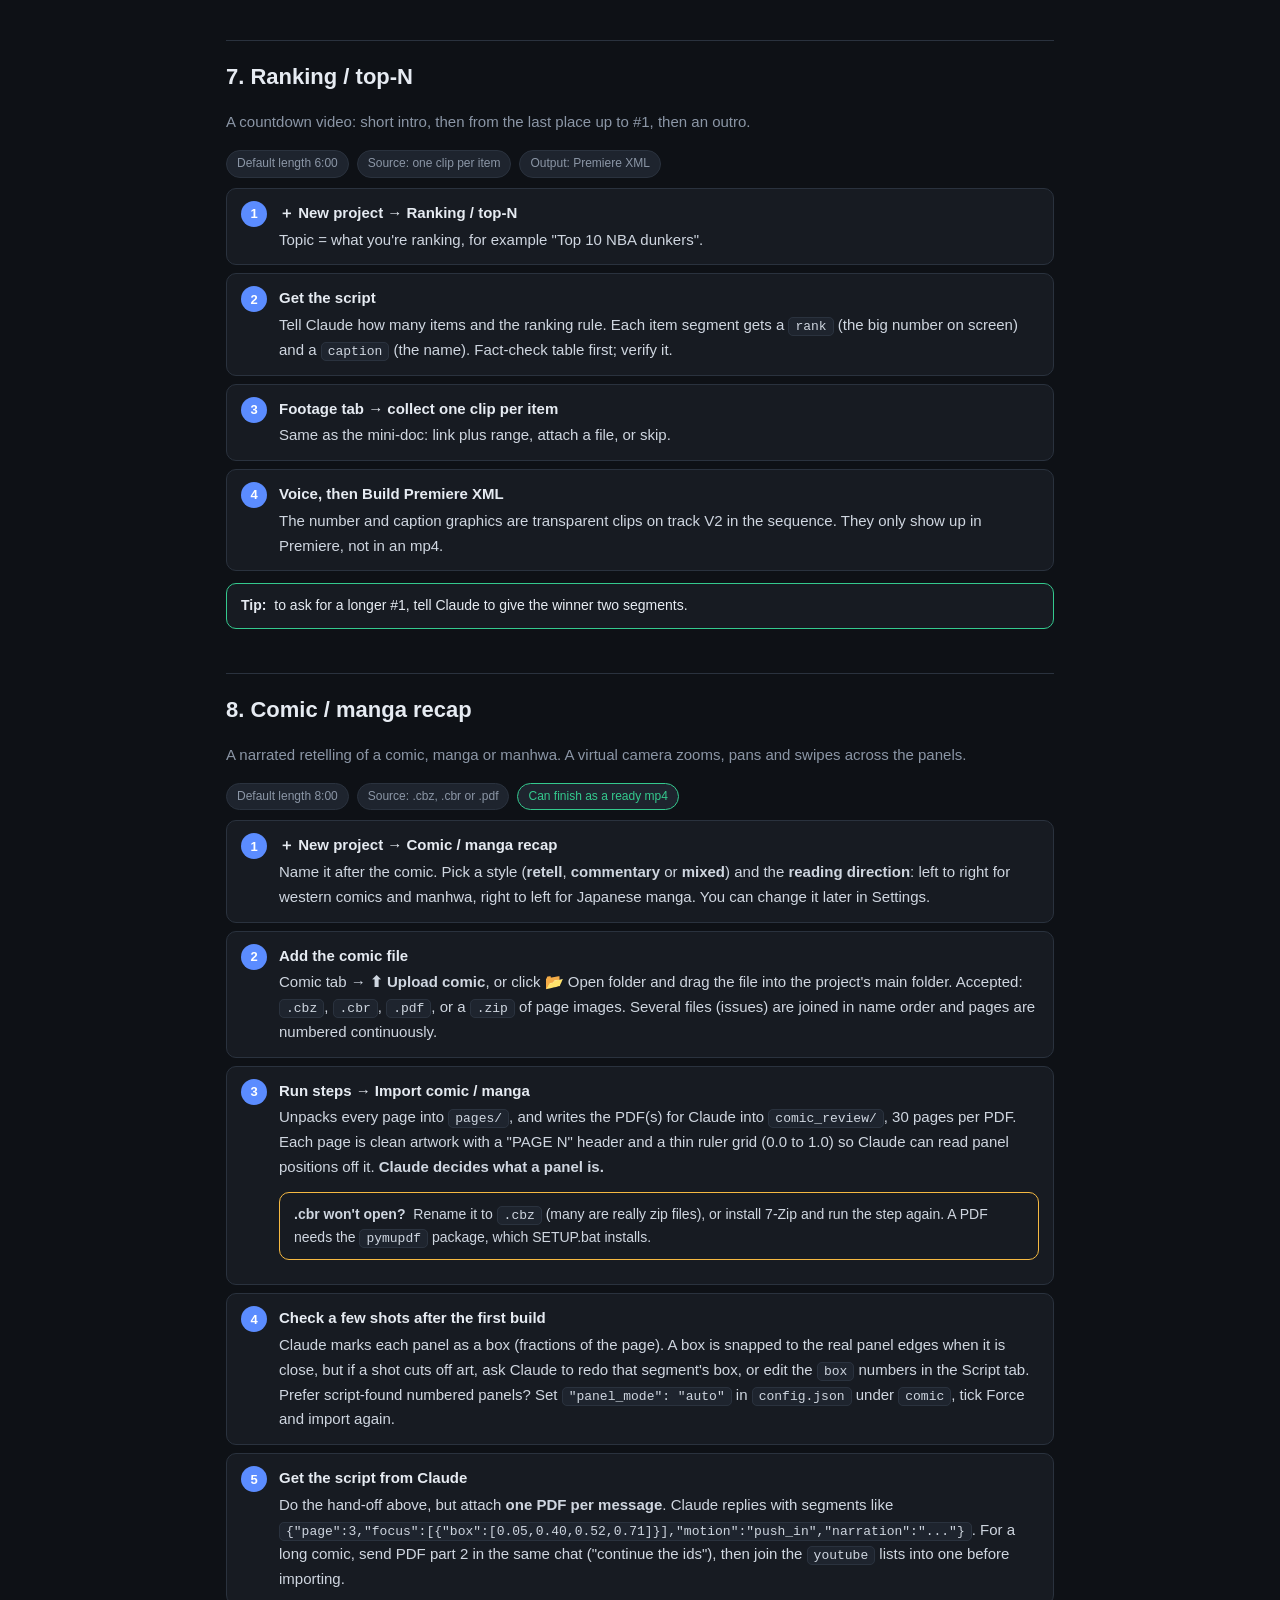
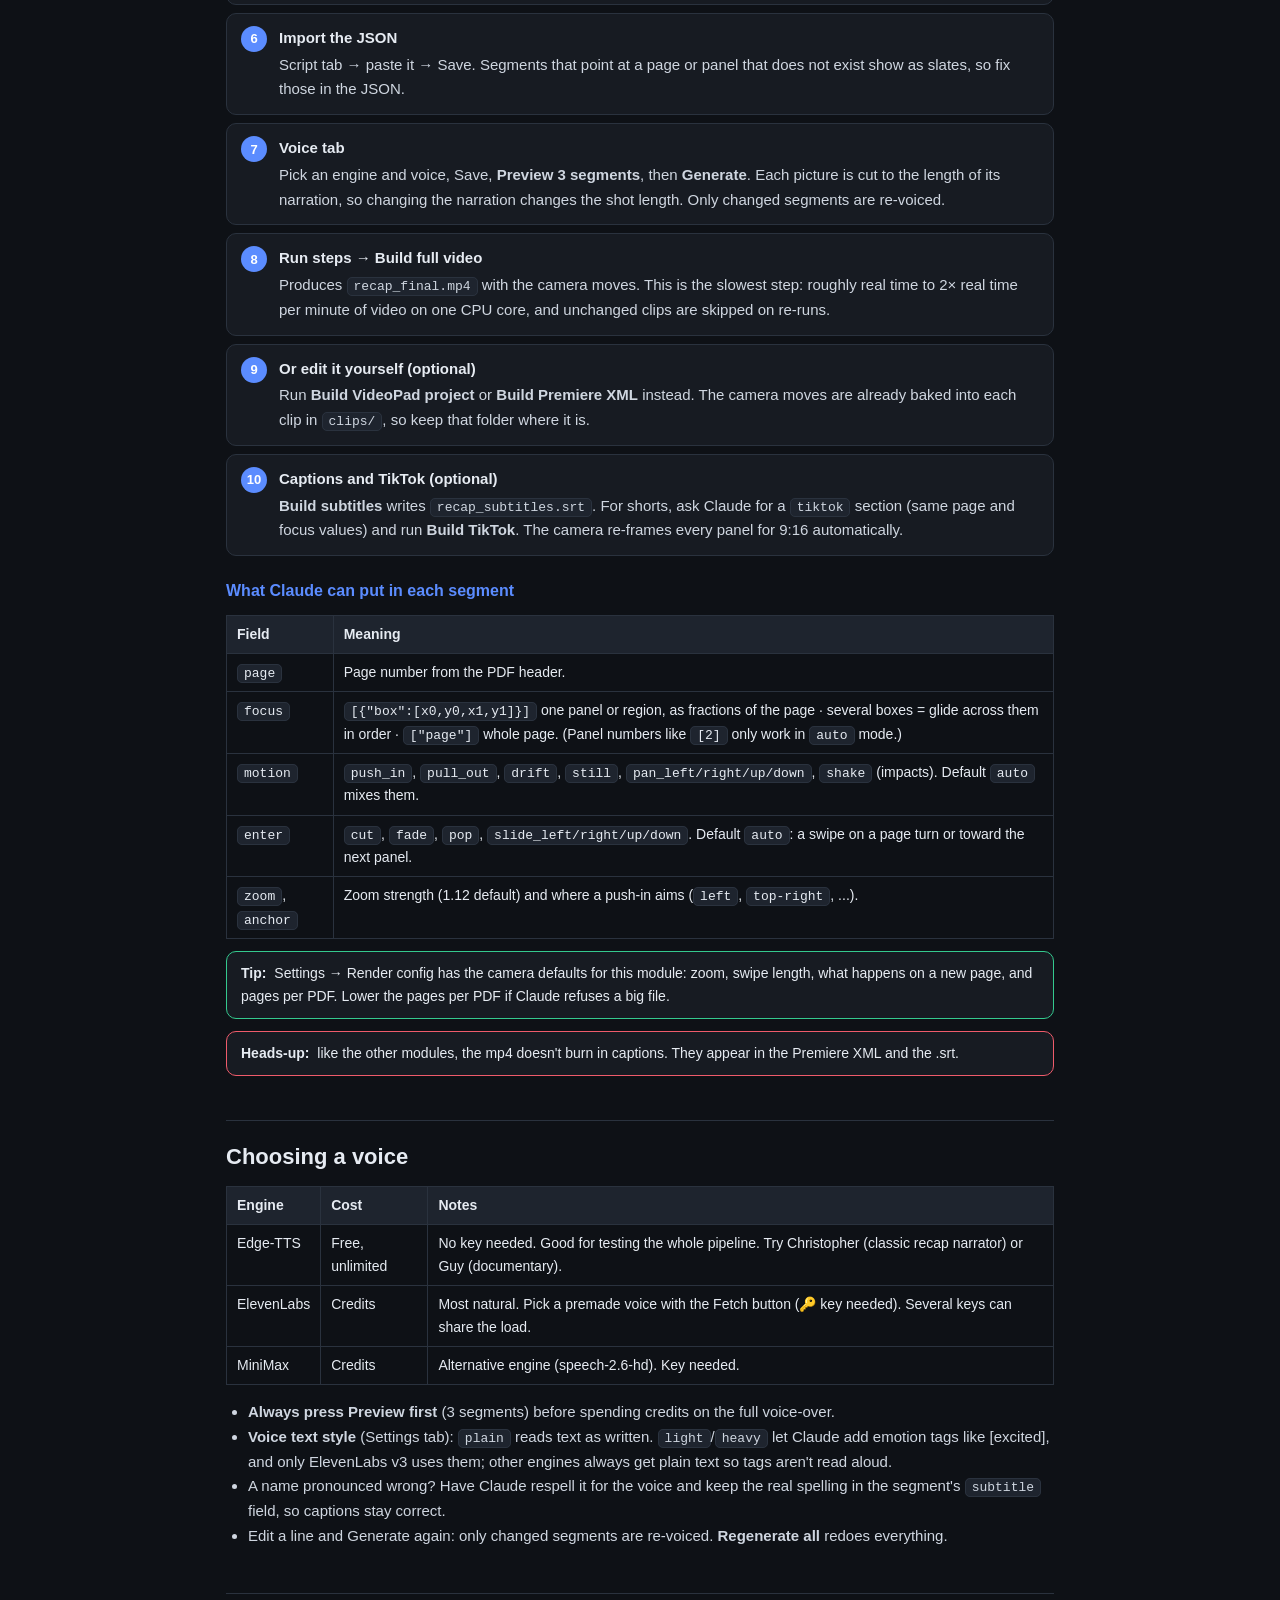
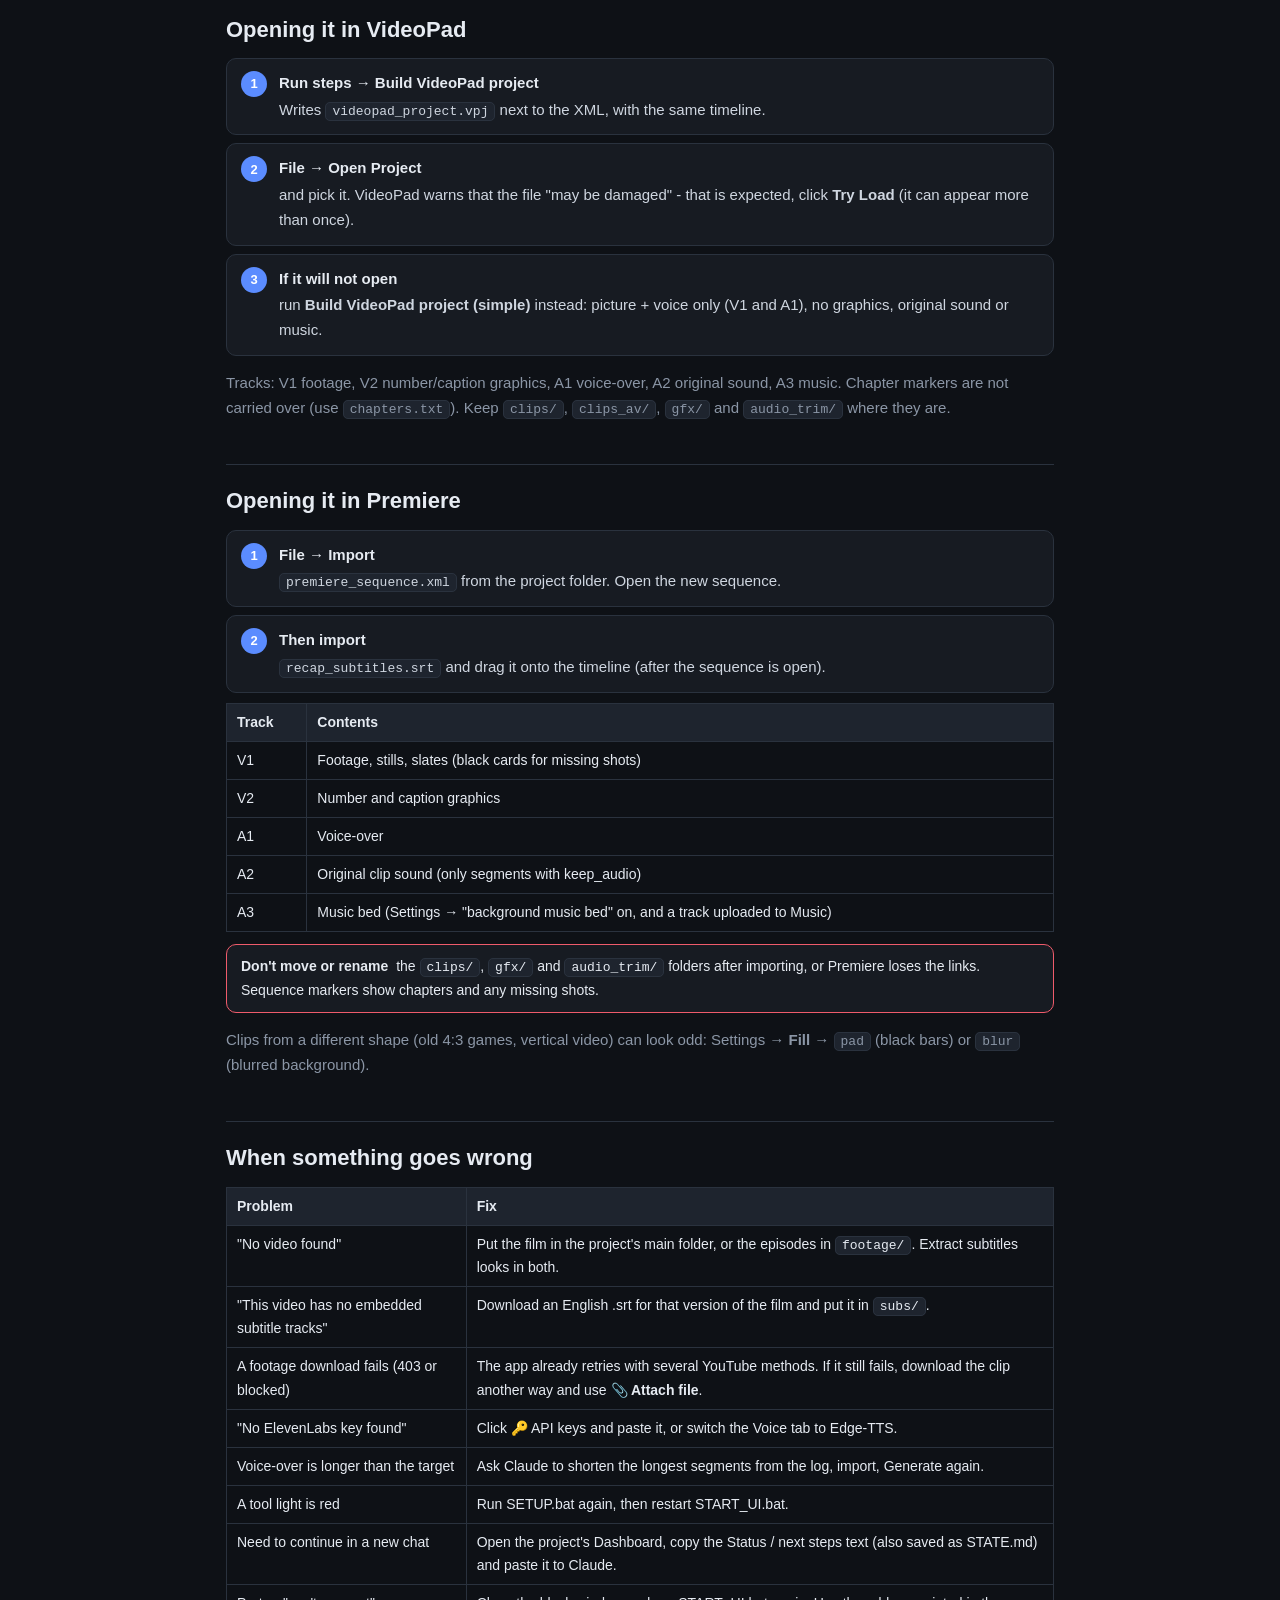
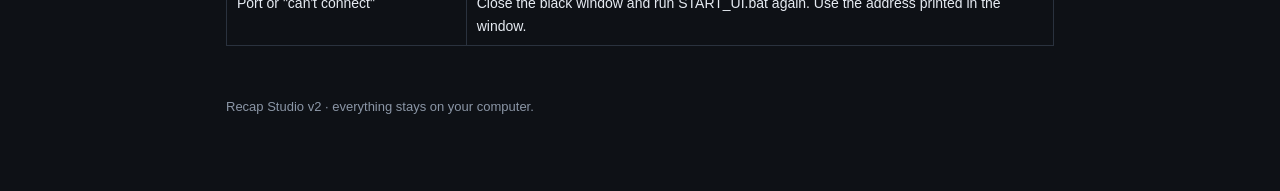
==== commit 770ed28a: "feat: comic/manga recap module + VideoPad project export recap.py: new comic pipeline - unpack .cbz/" ====
--- a/web/guide.html
+++ b/web/guide.html
@@ -56,7 +56,9 @@
   <a href="#story">NBA story</a>
   <a href="#real">Real story</a>
   <a href="#ranking">Ranking</a>
+  <a href="#comic">Comic / manga</a>
   <a href="#voice">Voices</a>
+  <a href="#videopad">VideoPad</a>
   <a href="#premiere">Premiere</a>
   <a href="#fix">Problems</a>
 </nav>
@@ -189,6 +191,37 @@
 </ol>
 <div class="tip"><b>Tip:</b> to ask for a longer #1, tell Claude to give the winner two segments.</div>
 
+<!-- ============================ COMIC ============================ -->
+<h2 id="comic">8. Comic / manga recap</h2>
+<p class="muted">A narrated retelling of a comic, manga or manhwa. A virtual camera zooms, pans and swipes across the panels.</p>
+<div class="meta"><span class="tag">Default length 8:00</span><span class="tag">Source: .cbz, .cbr or .pdf</span><span class="tag g">Can finish as a ready mp4</span></div>
+
+<ol class="steps">
+  <li><b class="t">＋ New project → Comic / manga recap</b>Name it after the comic. Pick a style (<b>retell</b>, <b>commentary</b> or <b>mixed</b>) and the <b>reading direction</b>: left to right for western comics and manhwa, right to left for Japanese manga. You can change it later in Settings.</li>
+  <li><b class="t">Add the comic file</b>Comic tab → <b>⬆ Upload comic</b>, or click 📂 Open folder and drag the file into the project's main folder. Accepted: <code>.cbz</code>, <code>.cbr</code>, <code>.pdf</code>, or a <code>.zip</code> of page images. Several files (issues) are joined in name order and pages are numbered continuously.</li>
+  <li><b class="t">Run steps → Import comic / manga</b>Unpacks every page into <code>pages/</code>, and writes the PDF(s) for Claude into <code>comic_review/</code>, 30 pages per PDF. Each page is clean artwork with a "PAGE N" header and a thin ruler grid (0.0 to 1.0) so Claude can read panel positions off it. <b>Claude decides what a panel is.</b>
+    <div class="note"><b>.cbr won't open?</b> Rename it to <code>.cbz</code> (many are really zip files), or install 7-Zip and run the step again. A PDF needs the <code>pymupdf</code> package, which SETUP.bat installs.</div></li>
+  <li><b class="t">Check a few shots after the first build</b>Claude marks each panel as a box (fractions of the page). A box is snapped to the real panel edges when it is close, but if a shot cuts off art, ask Claude to redo that segment's box, or edit the <code>box</code> numbers in the Script tab. Prefer script-found numbered panels? Set <code>"panel_mode": "auto"</code> in <code>config.json</code> under <code>comic</code>, tick Force and import again.</li>
+  <li><b class="t">Get the script from Claude</b>Do the hand-off above, but attach <b>one PDF per message</b>. Claude replies with segments like <code>{"page":3,"focus":[{"box":[0.05,0.40,0.52,0.71]}],"motion":"push_in","narration":"..."}</code>. For a long comic, send PDF part 2 in the same chat ("continue the ids"), then join the <code>youtube</code> lists into one before importing.</li>
+  <li><b class="t">Import the JSON</b>Script tab → paste it → Save. Segments that point at a page or panel that does not exist show as slates, so fix those in the JSON.</li>
+  <li><b class="t">Voice tab</b>Pick an engine and voice, Save, <b>Preview 3 segments</b>, then <b>Generate</b>. Each picture is cut to the length of its narration, so changing the narration changes the shot length. Only changed segments are re-voiced.</li>
+  <li><b class="t">Run steps → Build full video</b>Produces <code>recap_final.mp4</code> with the camera moves. This is the slowest step: roughly real time to 2× real time per minute of video on one CPU core, and unchanged clips are skipped on re-runs.</li>
+  <li><b class="t">Or edit it yourself (optional)</b>Run <b>Build VideoPad project</b> or <b>Build Premiere XML</b> instead. The camera moves are already baked into each clip in <code>clips/</code>, so keep that folder where it is.</li>
+  <li><b class="t">Captions and TikTok (optional)</b><b>Build subtitles</b> writes <code>recap_subtitles.srt</code>. For shorts, ask Claude for a <code>tiktok</code> section (same page and focus values) and run <b>Build TikTok</b>. The camera re-frames every panel for 9:16 automatically.</li>
+</ol>
+
+<h3>What Claude can put in each segment</h3>
+<table>
+  <tr><th>Field</th><th>Meaning</th></tr>
+  <tr><td><code>page</code></td><td>Page number from the PDF header.</td></tr>
+  <tr><td><code>focus</code></td><td><code>[{"box":[x0,y0,x1,y1]}]</code> one panel or region, as fractions of the page · several boxes = glide across them in order · <code>["page"]</code> whole page. (Panel numbers like <code>[2]</code> only work in <code>auto</code> mode.)</td></tr>
+  <tr><td><code>motion</code></td><td><code>push_in</code>, <code>pull_out</code>, <code>drift</code>, <code>still</code>, <code>pan_left/right/up/down</code>, <code>shake</code> (impacts). Default <code>auto</code> mixes them.</td></tr>
+  <tr><td><code>enter</code></td><td><code>cut</code>, <code>fade</code>, <code>pop</code>, <code>slide_left/right/up/down</code>. Default <code>auto</code>: a swipe on a page turn or toward the next panel.</td></tr>
+  <tr><td><code>zoom</code>, <code>anchor</code></td><td>Zoom strength (1.12 default) and where a push-in aims (<code>left</code>, <code>top-right</code>, ...).</td></tr>
+</table>
+<div class="tip"><b>Tip:</b> Settings → Render config has the camera defaults for this module: zoom, swipe length, what happens on a new page, and pages per PDF. Lower the pages per PDF if Claude refuses a big file.</div>
+<div class="warn"><b>Heads-up:</b> like the other modules, the mp4 doesn't burn in captions. They appear in the Premiere XML and the .srt.</div>
+
 <!-- ============================ VOICES ============================ -->
 <h2 id="voice">Choosing a voice</h2>
 <table>
@@ -203,6 +236,14 @@
   <li>A name pronounced wrong? Have Claude respell it for the voice and keep the real spelling in the segment's <code>subtitle</code> field, so captions stay correct.</li>
   <li>Edit a line and Generate again: only changed segments are re-voiced. <b>Regenerate all</b> redoes everything.</li>
 </ul>
+
+<h2 id="videopad">Opening it in VideoPad</h2>
+<ol class="steps">
+  <li><b class="t">Run steps → Build VideoPad project</b> Writes <code>videopad_project.vpj</code> next to the XML, with the same timeline.</li>
+  <li><b class="t">File → Open Project</b> and pick it. VideoPad warns that the file "may be damaged" - that is expected, click <b>Try Load</b> (it can appear more than once).</li>
+  <li><b class="t">If it will not open</b> run <b>Build VideoPad project (simple)</b> instead: picture + voice only (V1 and A1), no graphics, original sound or music.</li>
+</ol>
+<p class="muted">Tracks: V1 footage, V2 number/caption graphics, A1 voice-over, A2 original sound, A3 music. Chapter markers are not carried over (use <code>chapters.txt</code>). Keep <code>clips/</code>, <code>clips_av/</code>, <code>gfx/</code> and <code>audio_trim/</code> where they are.</p>
 
 <h2 id="premiere">Opening it in Premiere</h2>
 <ol class="steps">
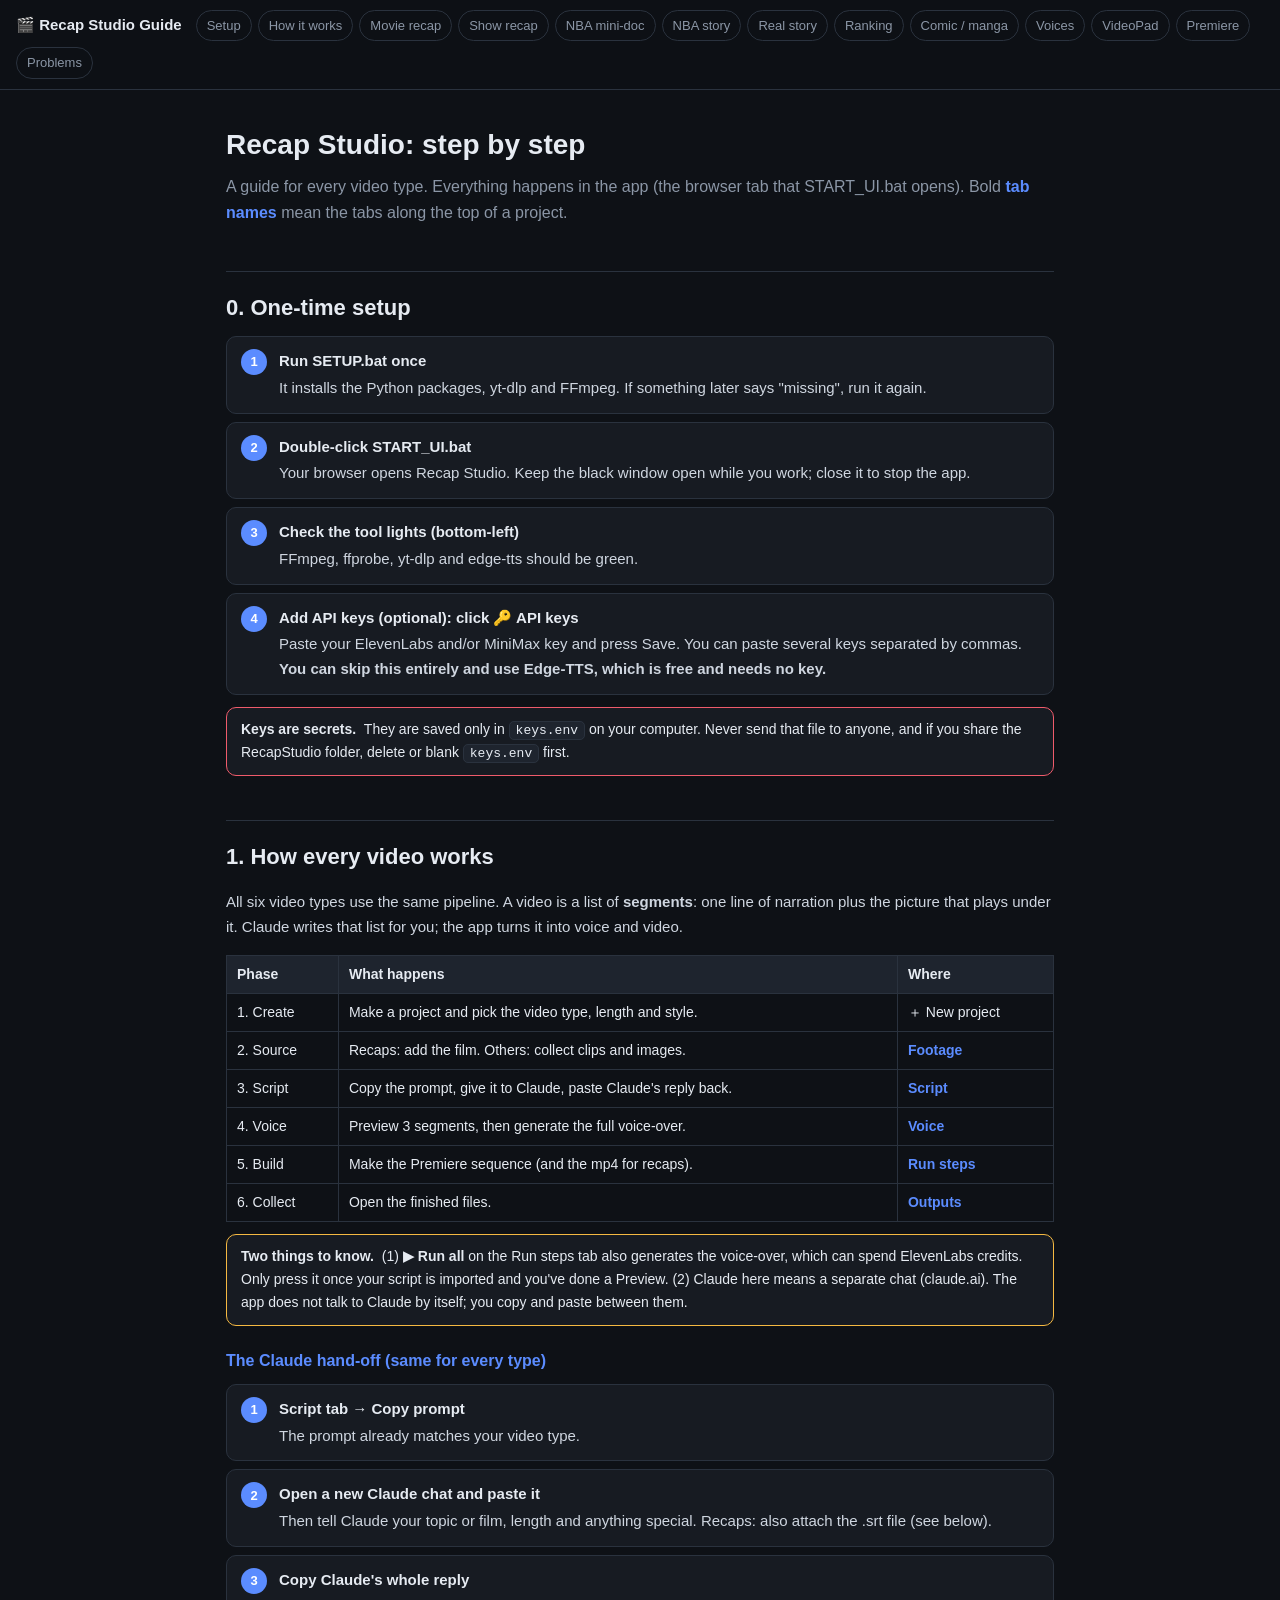
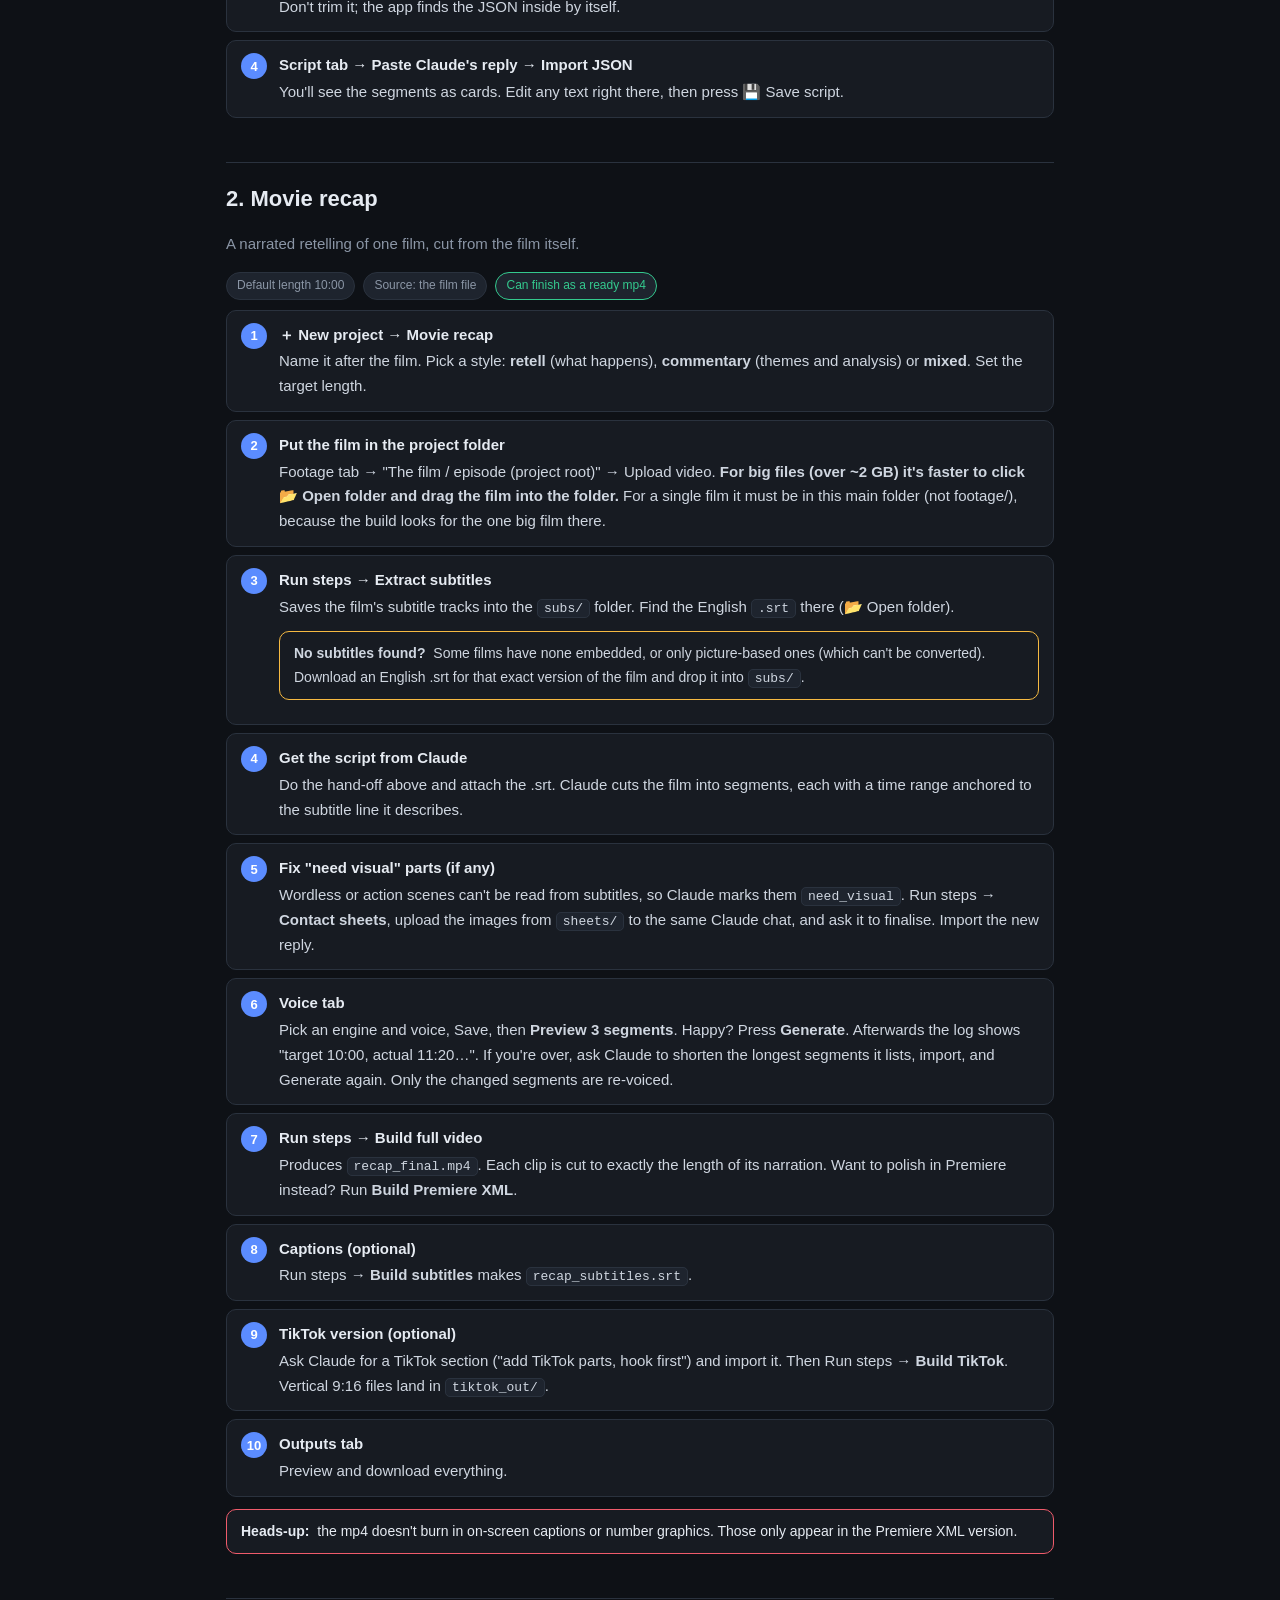
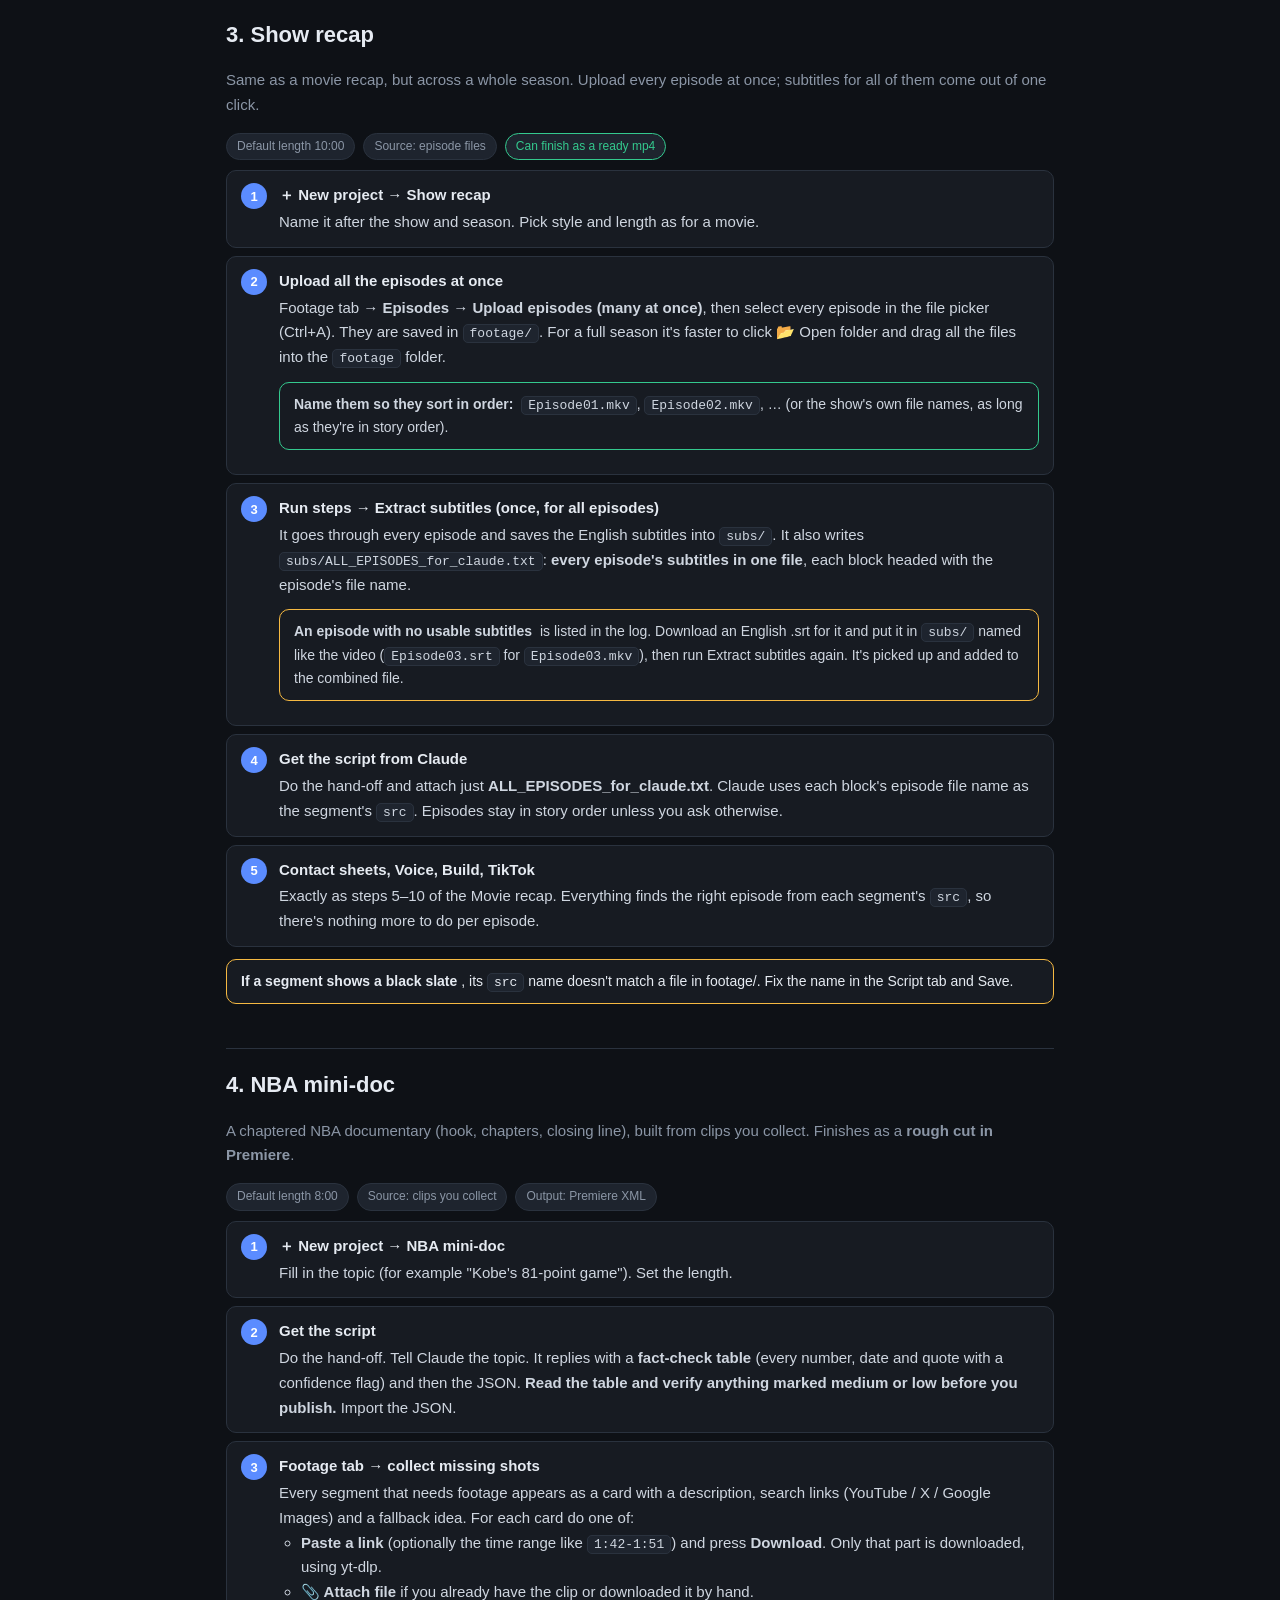
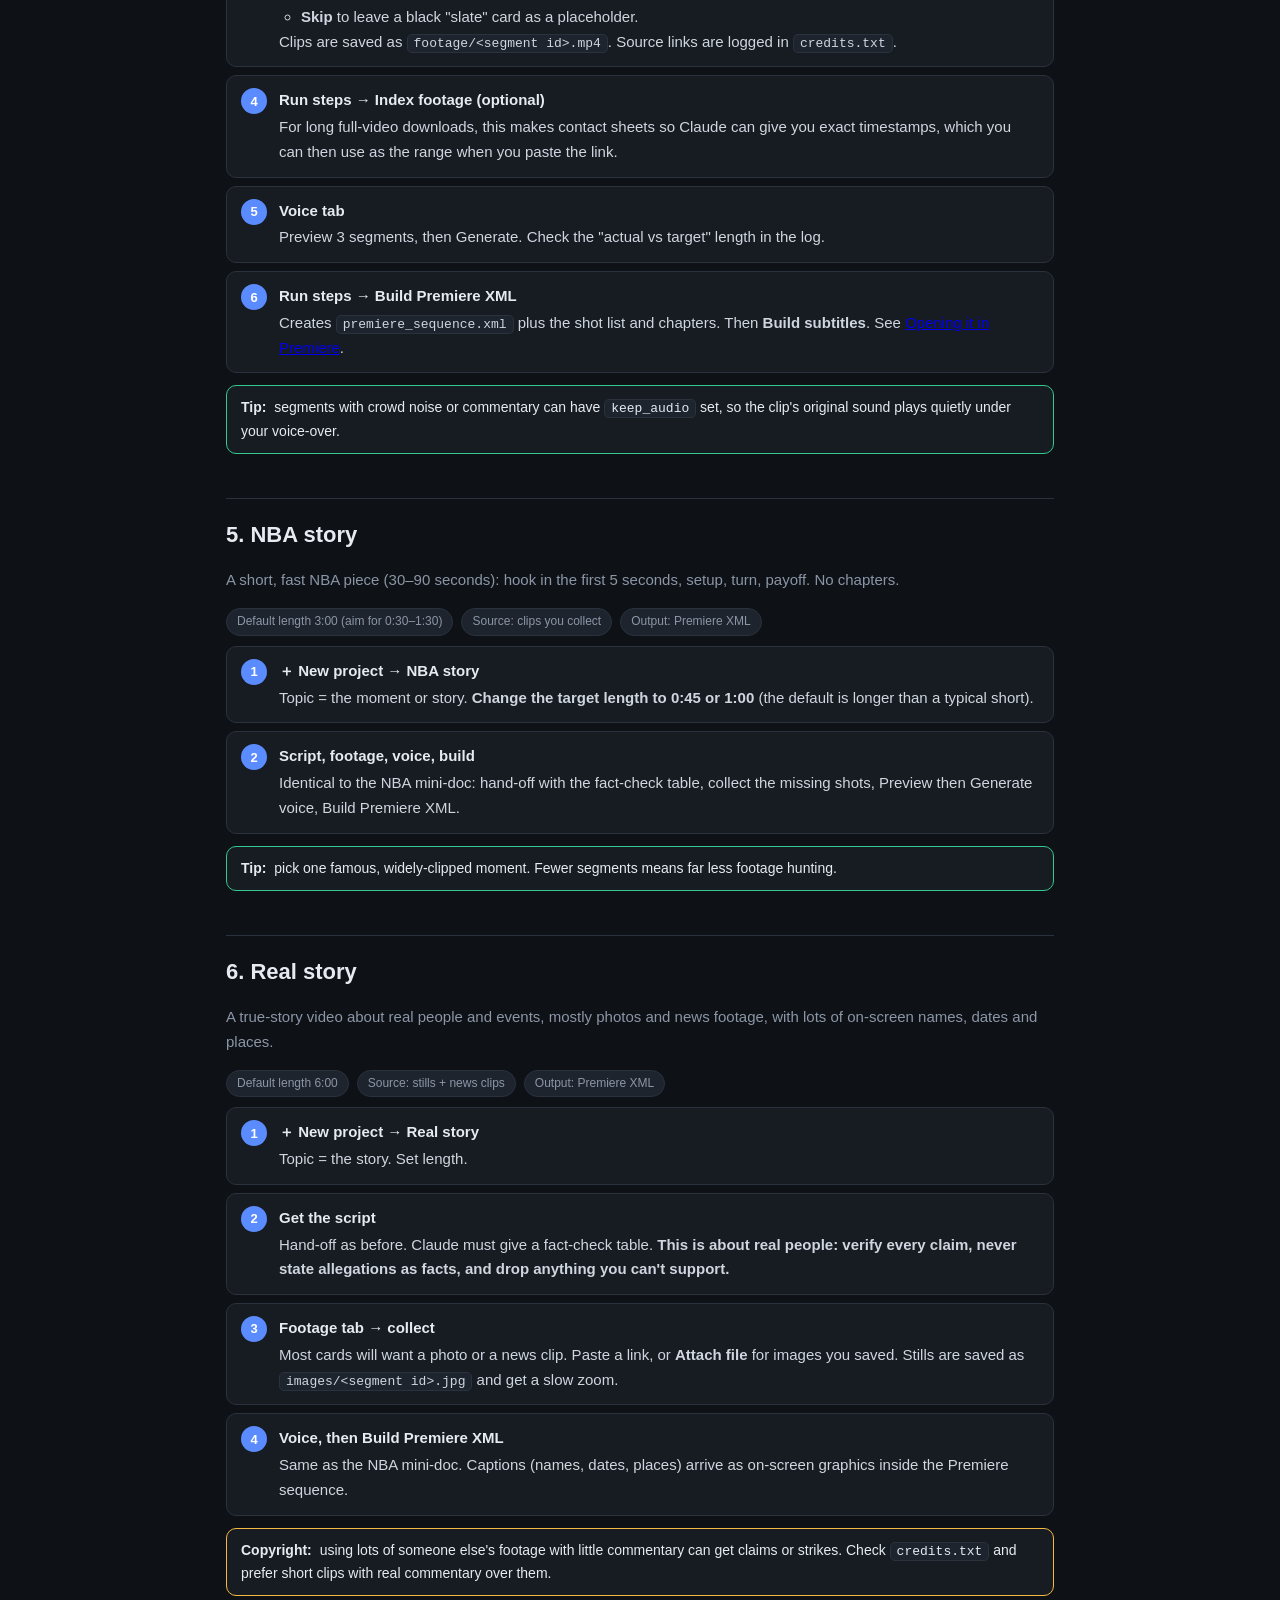
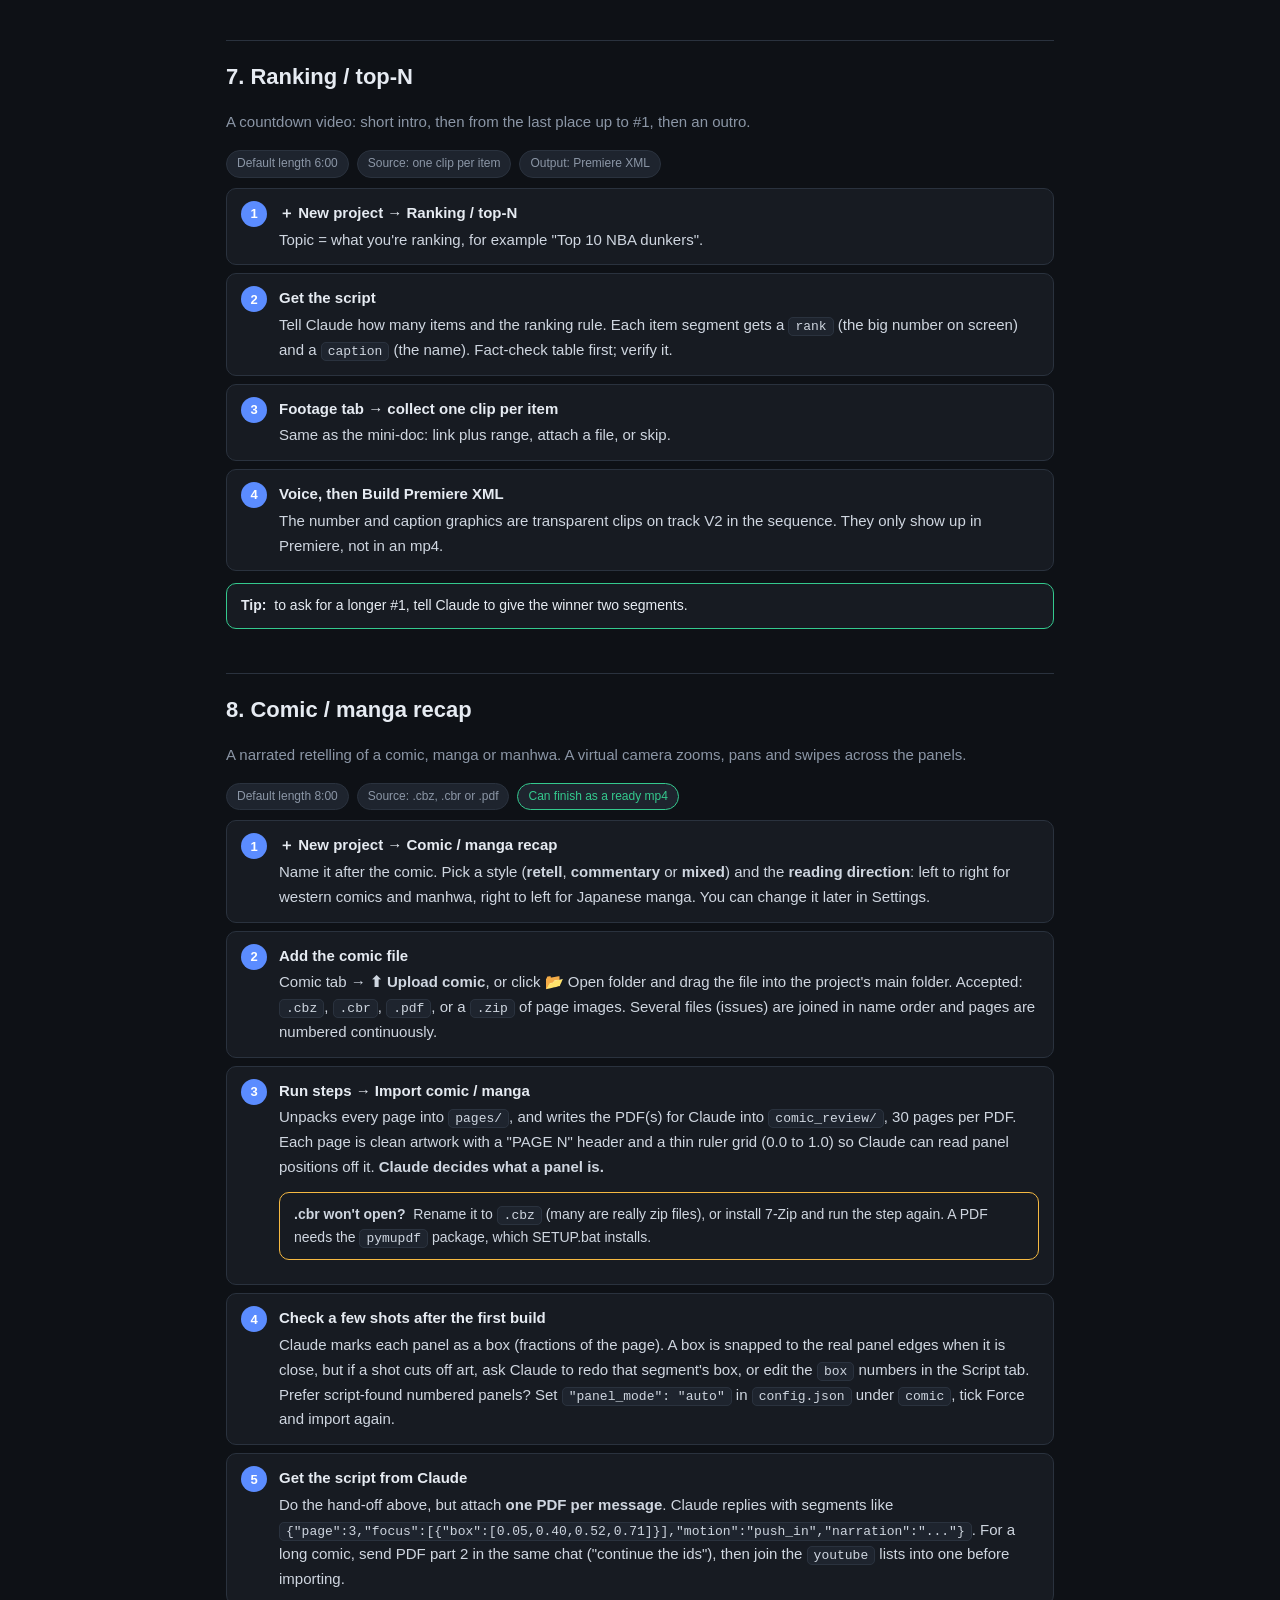
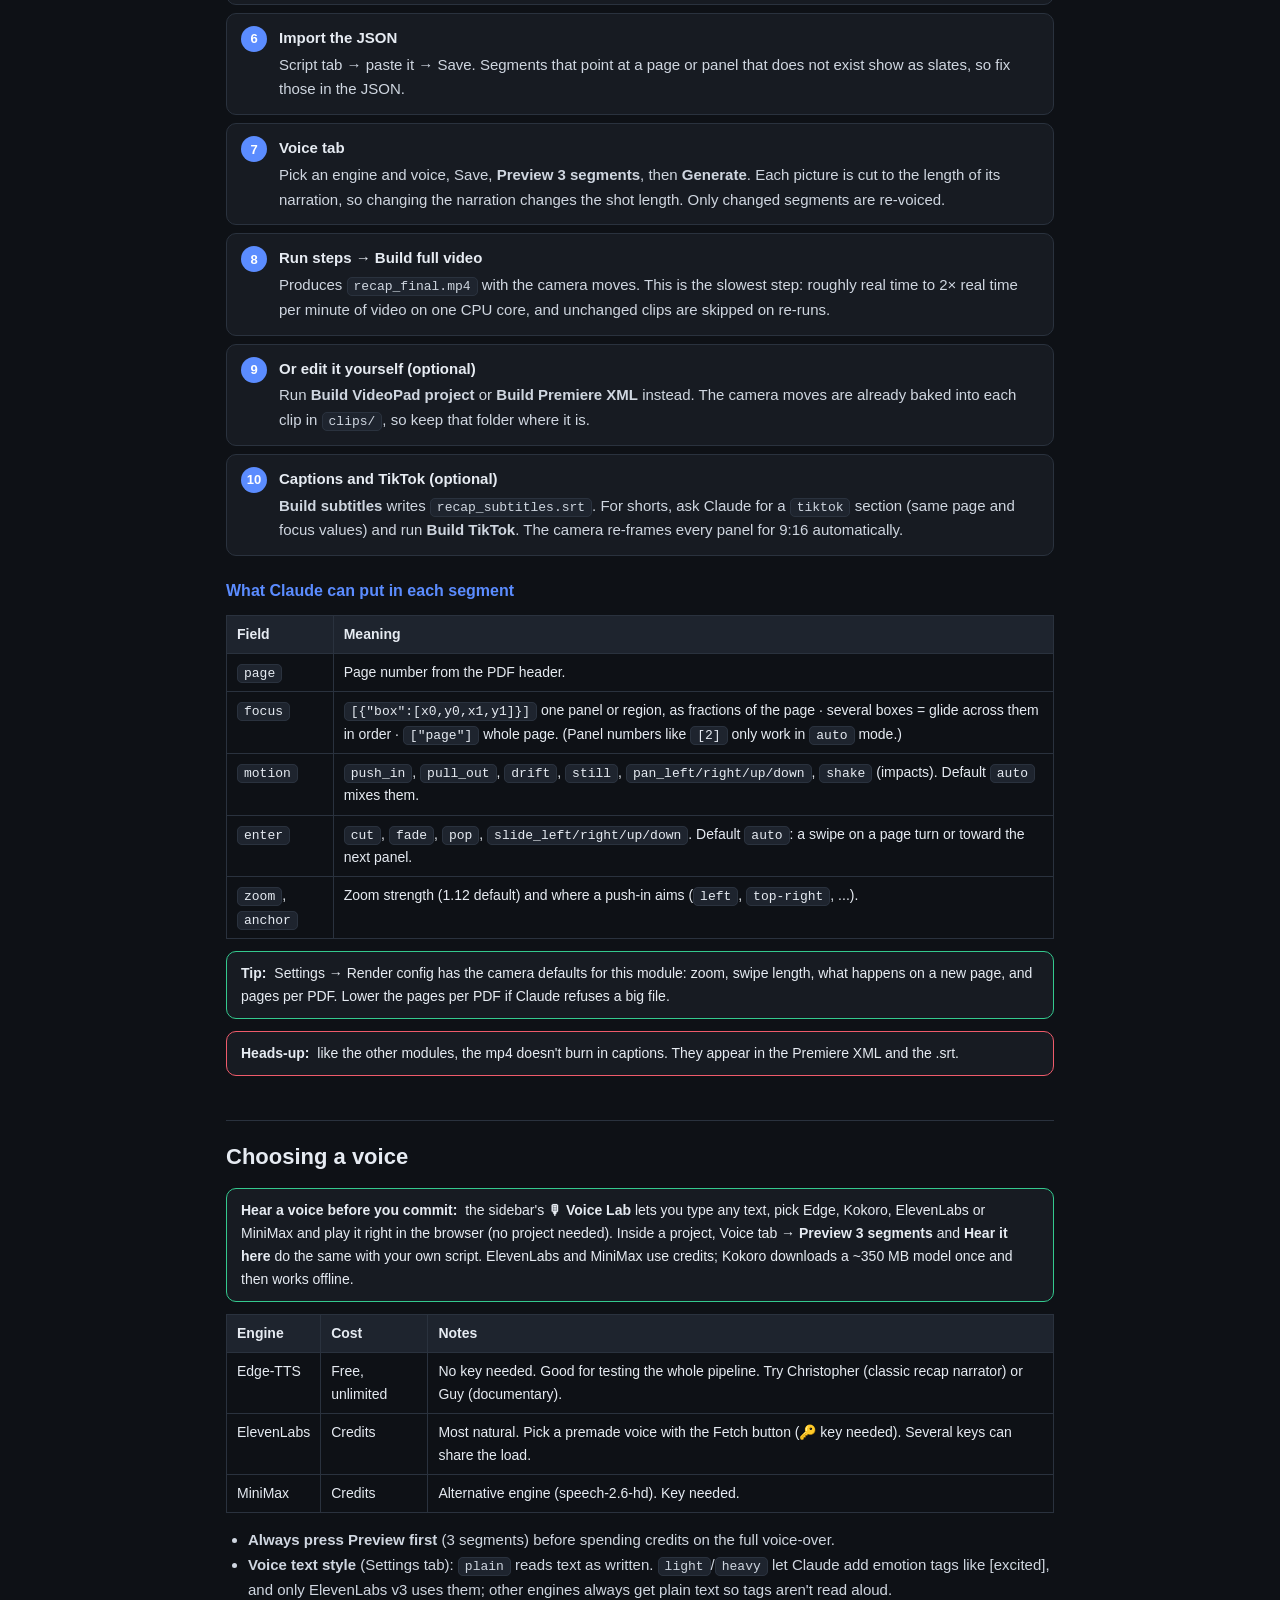
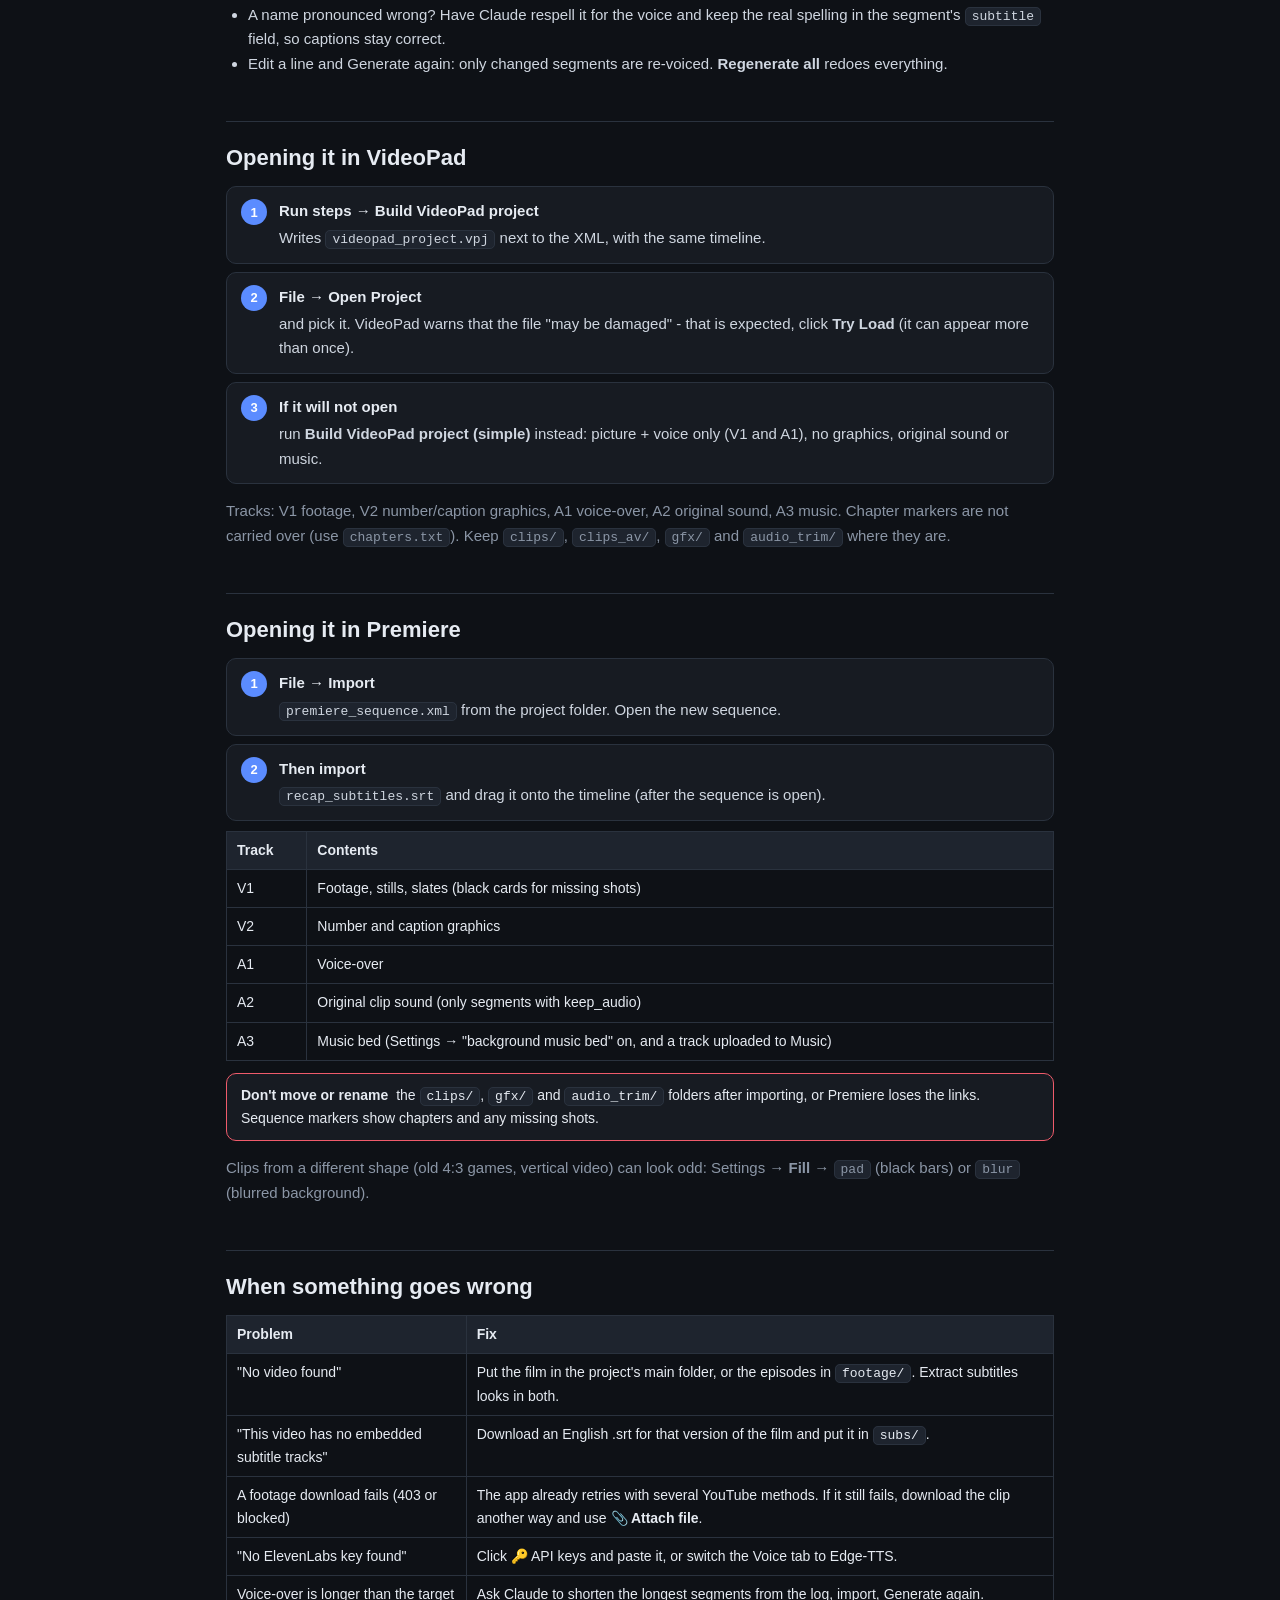
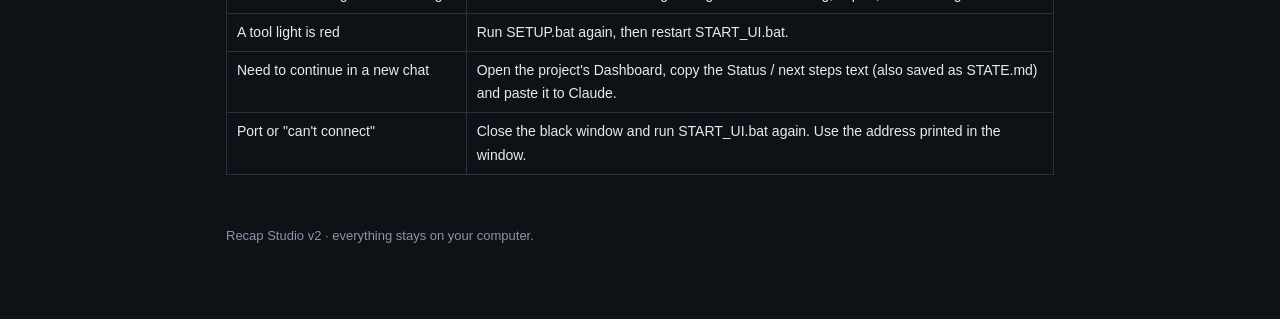
==== commit 260f44d4: "feat: Voice Lab - in-browser TTS preview" ====
--- a/web/guide.html
+++ b/web/guide.html
@@ -224,6 +224,8 @@
 
 <!-- ============================ VOICES ============================ -->
 <h2 id="voice">Choosing a voice</h2>
+<div class="tip"><b>Hear a voice before you commit:</b> the sidebar's <b>🎙 Voice Lab</b> lets you type any text, pick Edge, Kokoro, ElevenLabs or MiniMax and play it right in the browser (no project needed). Inside a project, Voice tab → <b>Preview 3 segments</b> and <b>Hear it here</b> do the same with your own script. ElevenLabs and MiniMax use credits; Kokoro downloads a ~350 MB model once and then works offline.</div>
+
 <table>
   <tr><th>Engine</th><th>Cost</th><th>Notes</th></tr>
   <tr><td>Edge-TTS</td><td>Free, unlimited</td><td>No key needed. Good for testing the whole pipeline. Try Christopher (classic recap narrator) or Guy (documentary).</td></tr>
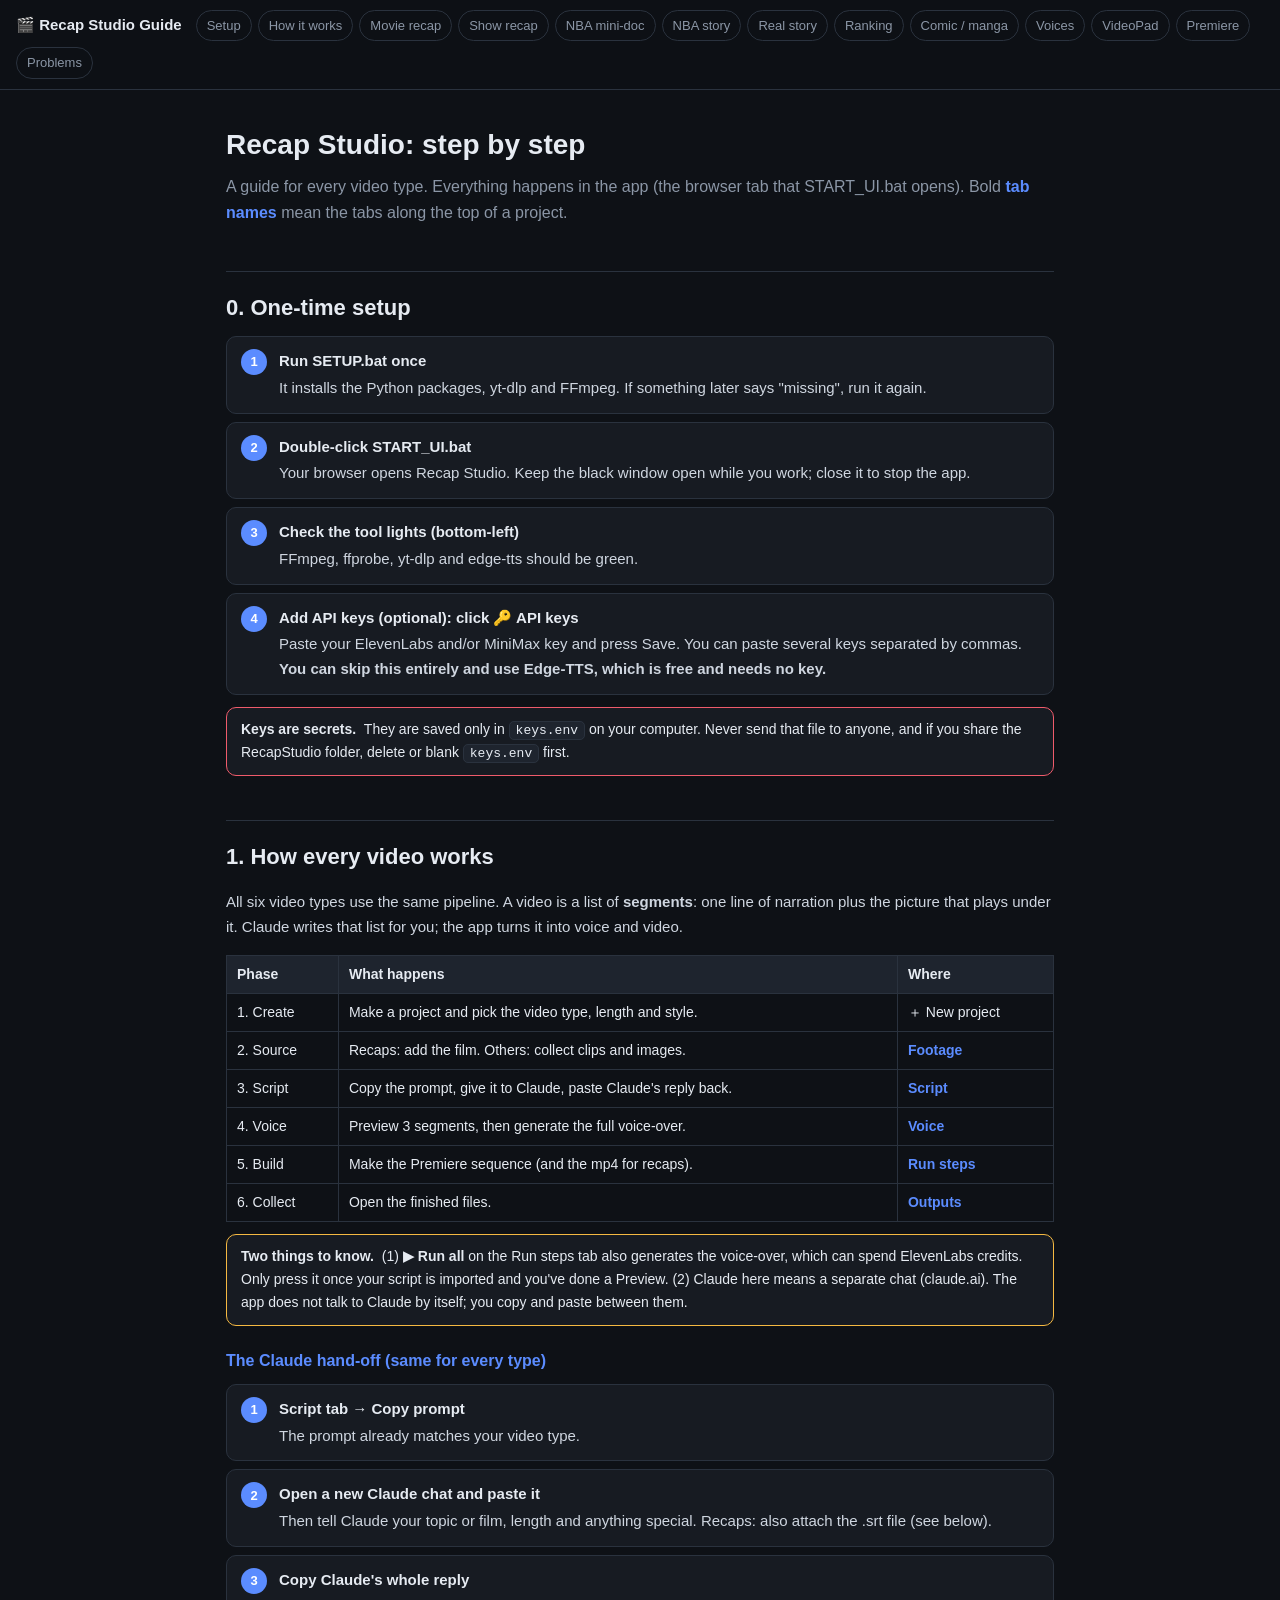
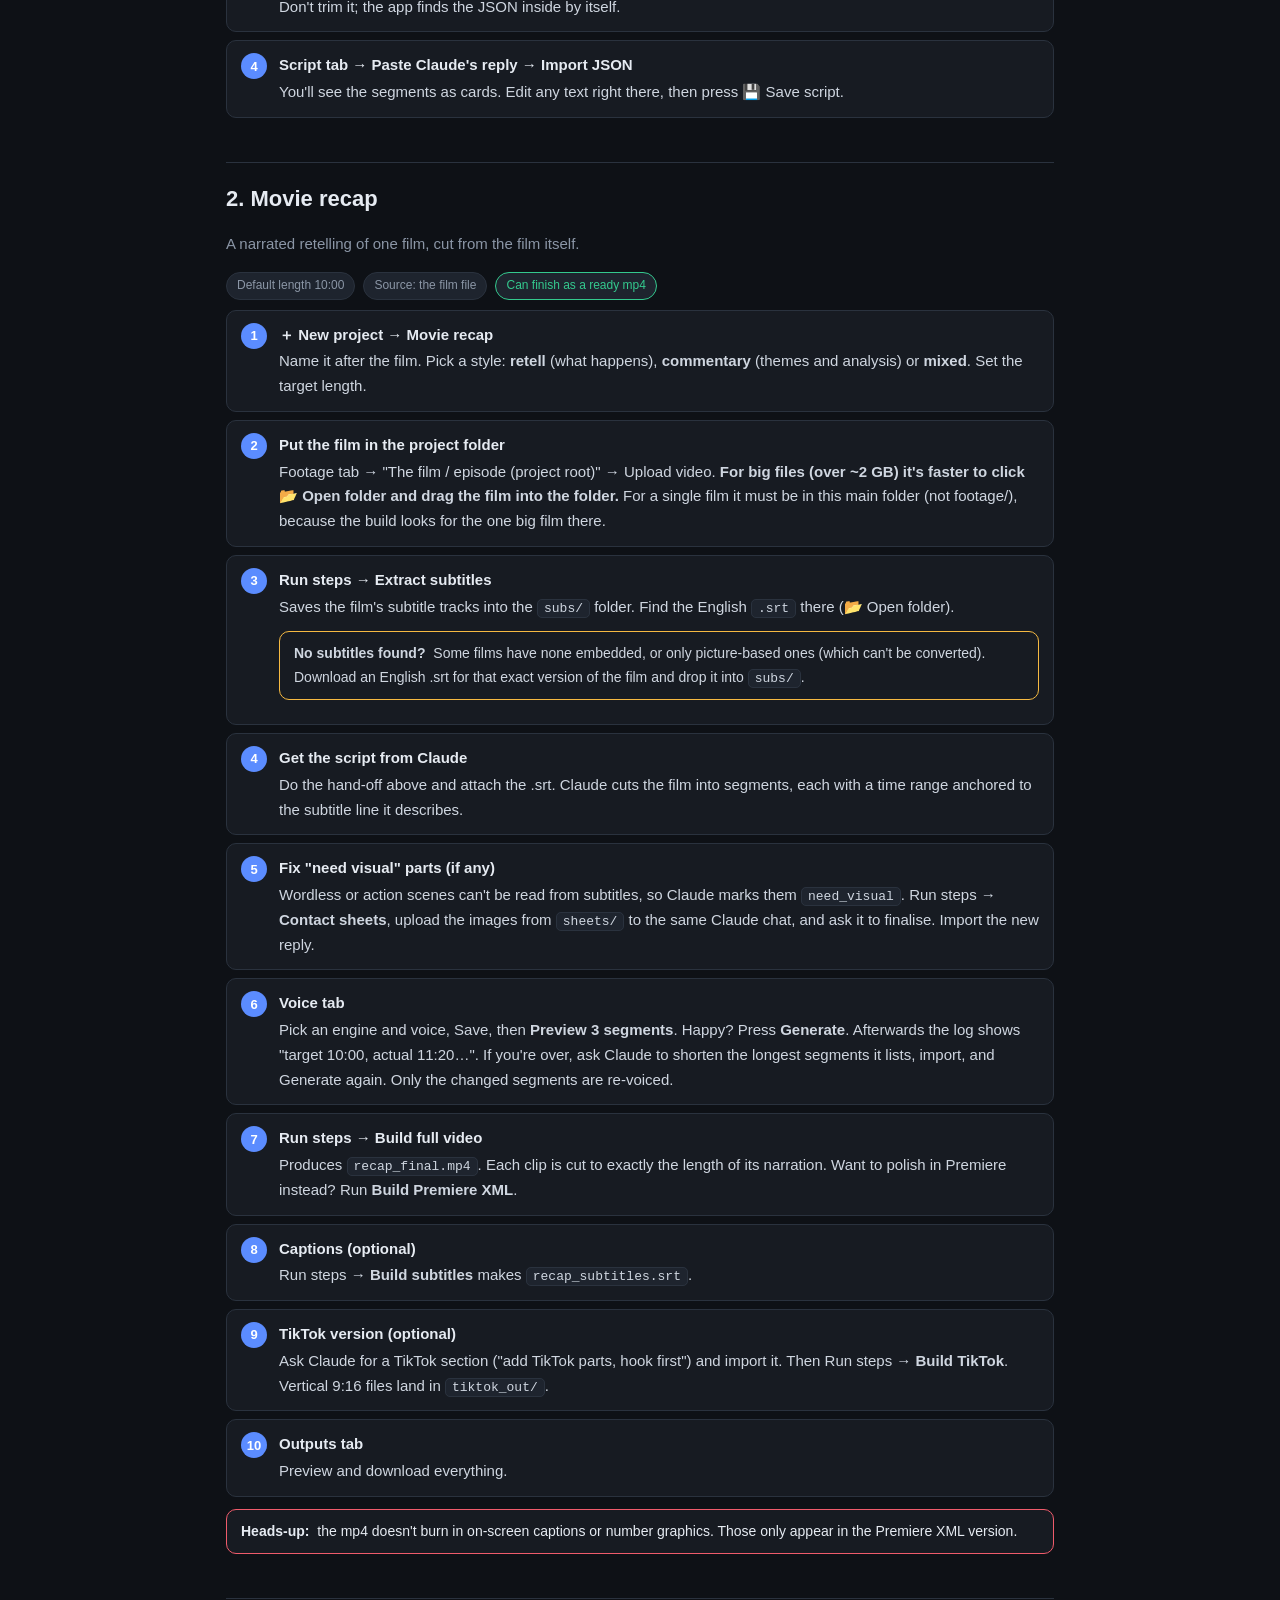
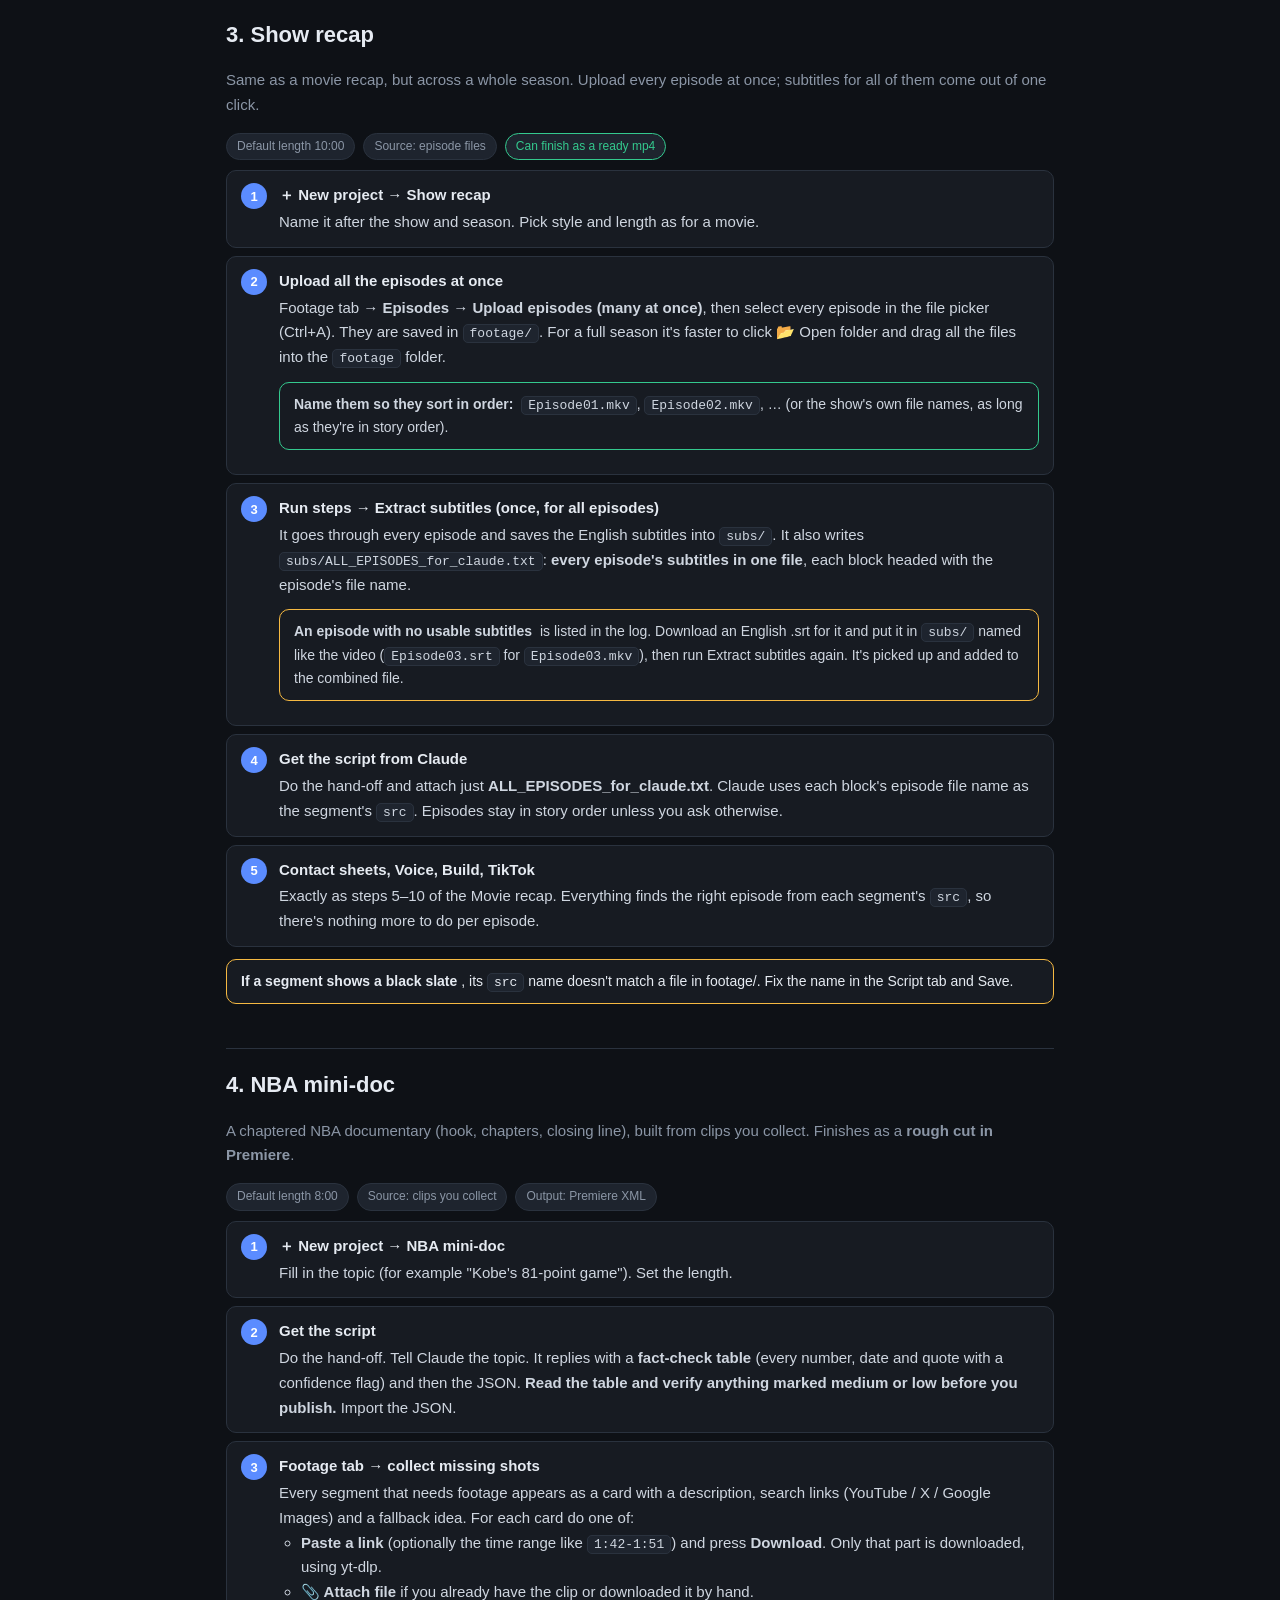
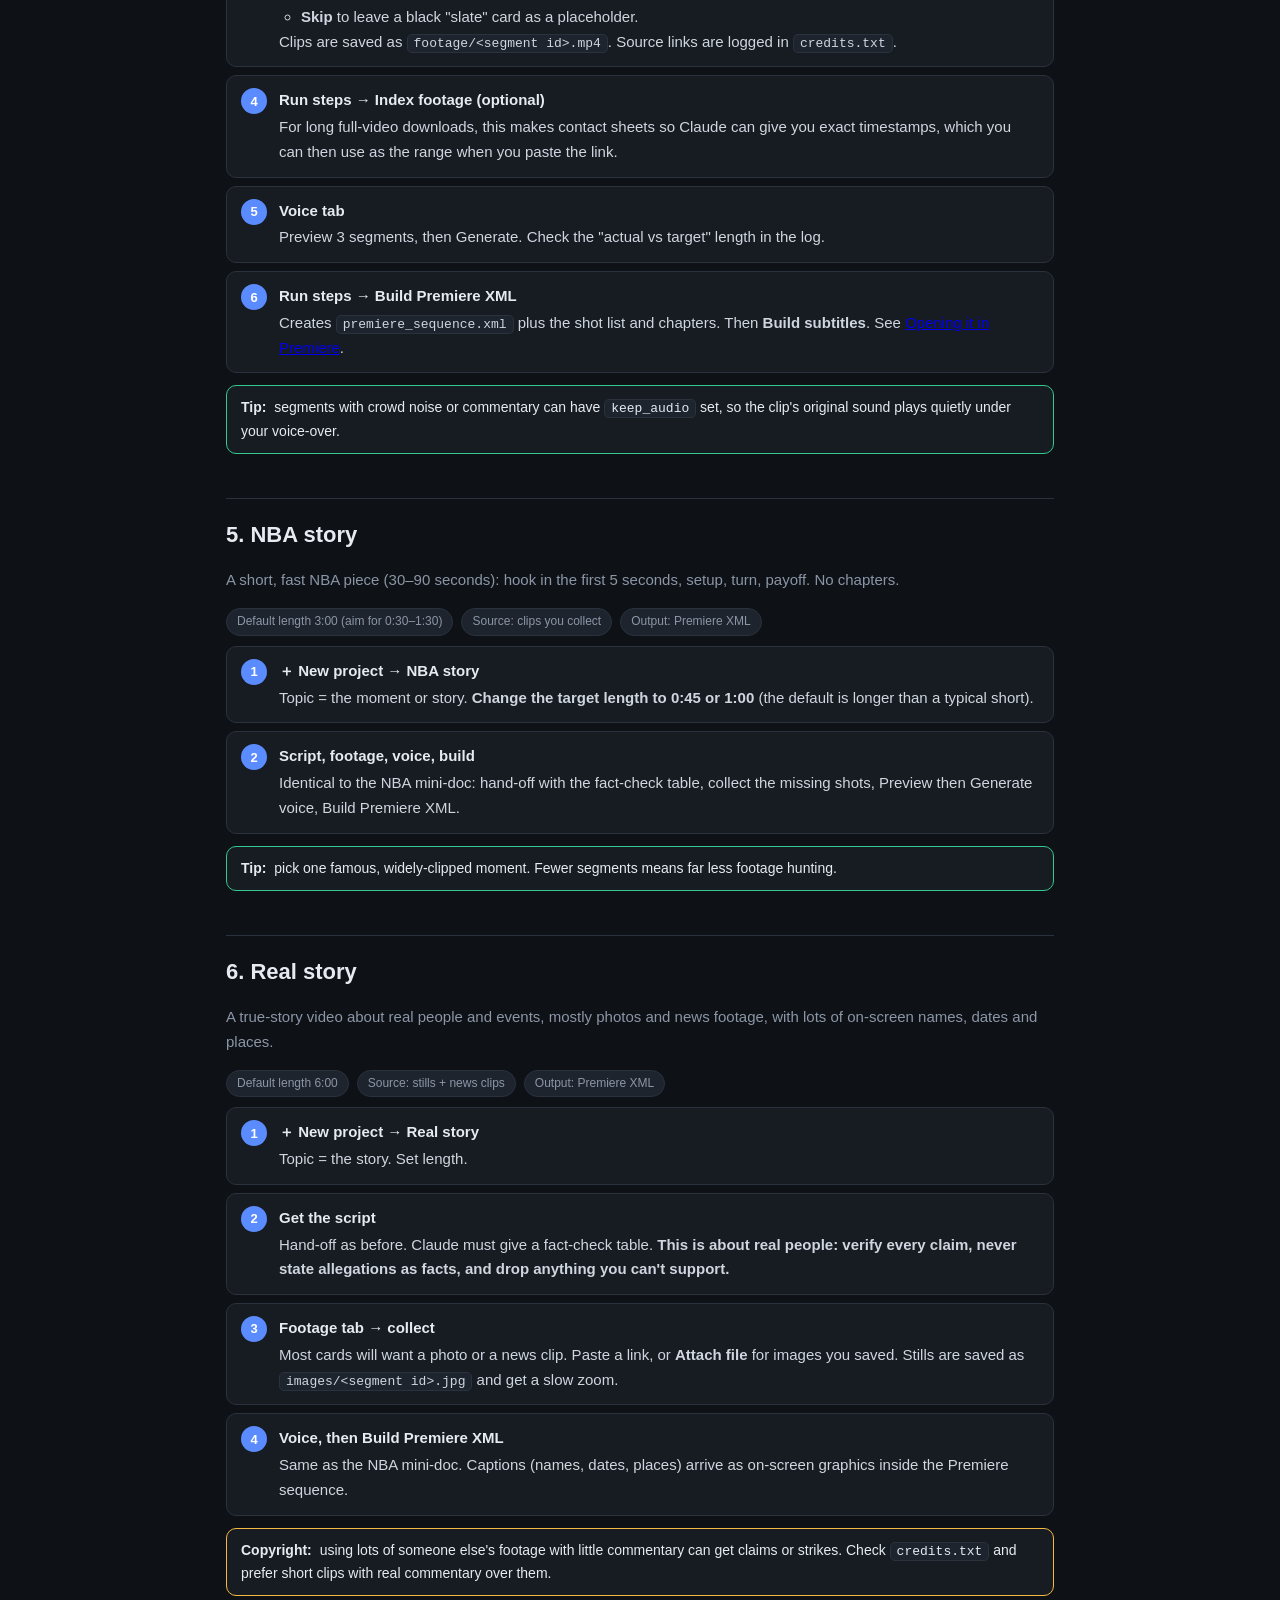
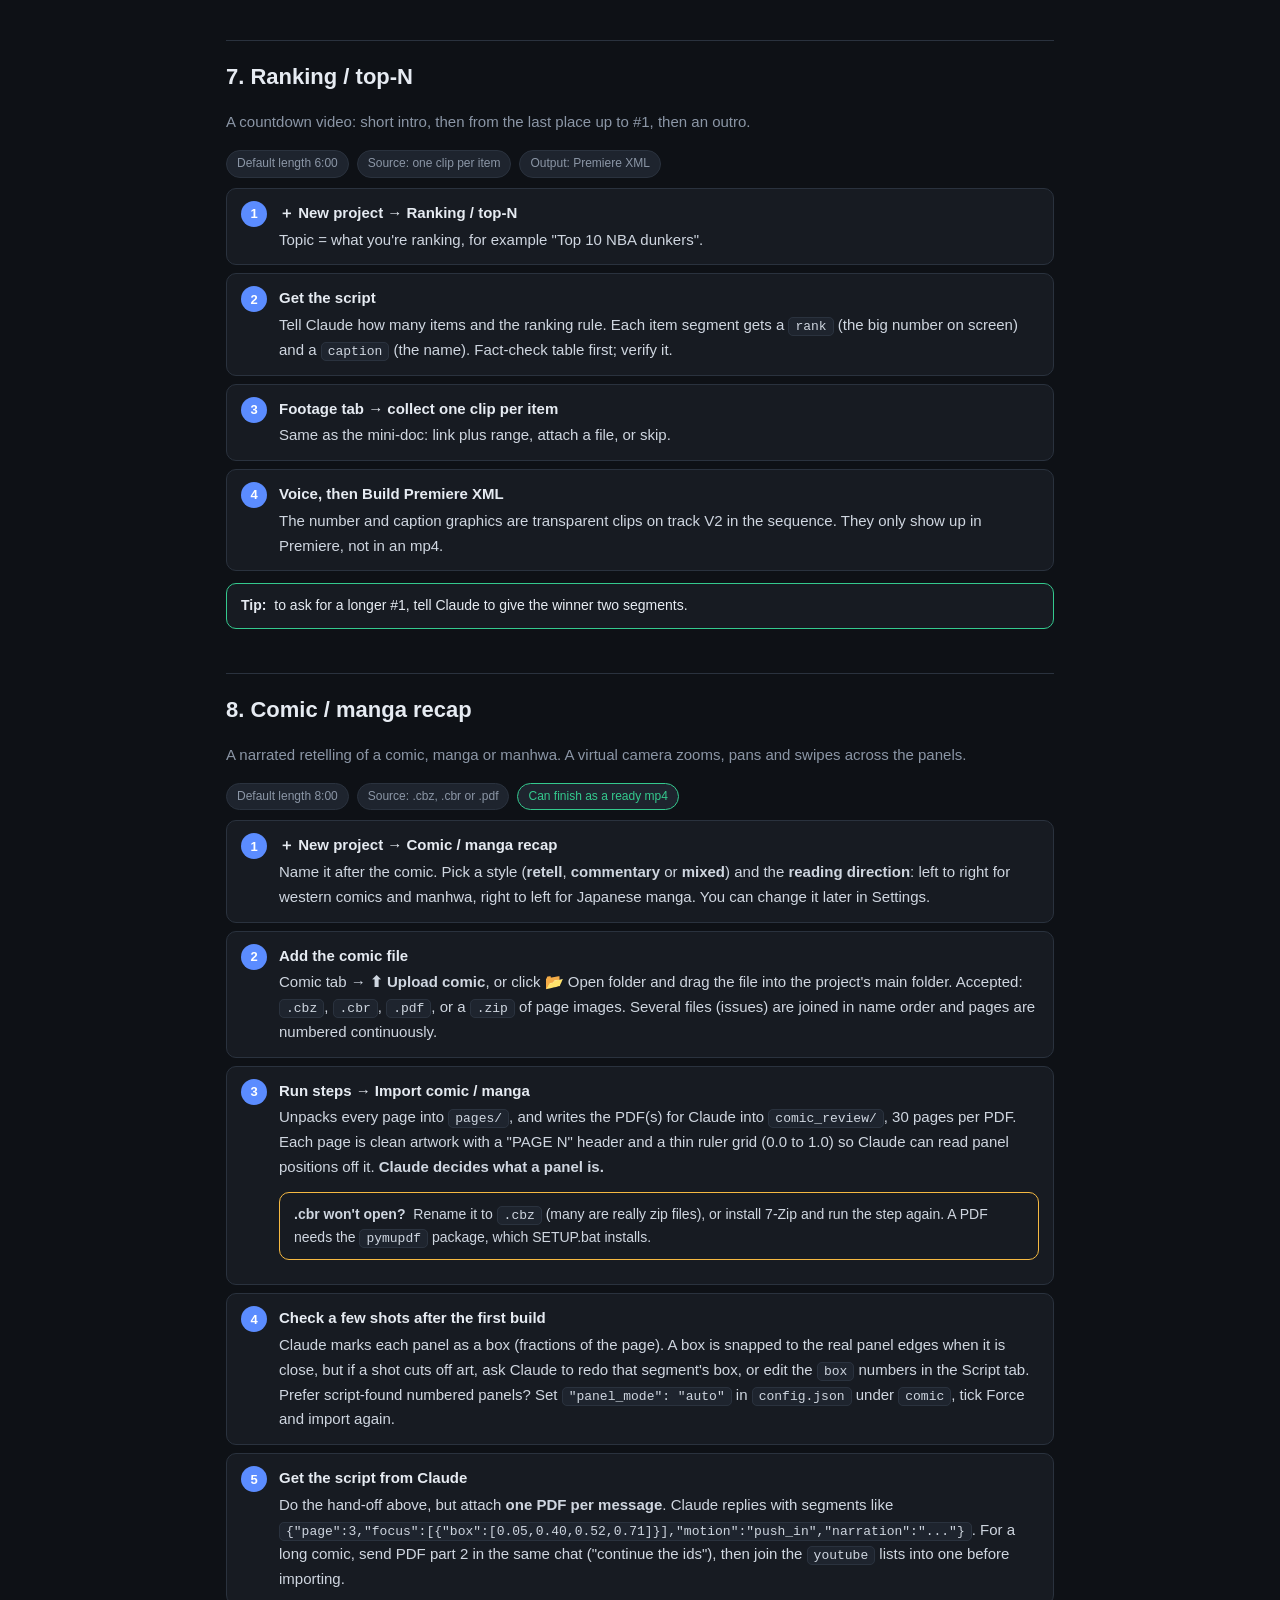
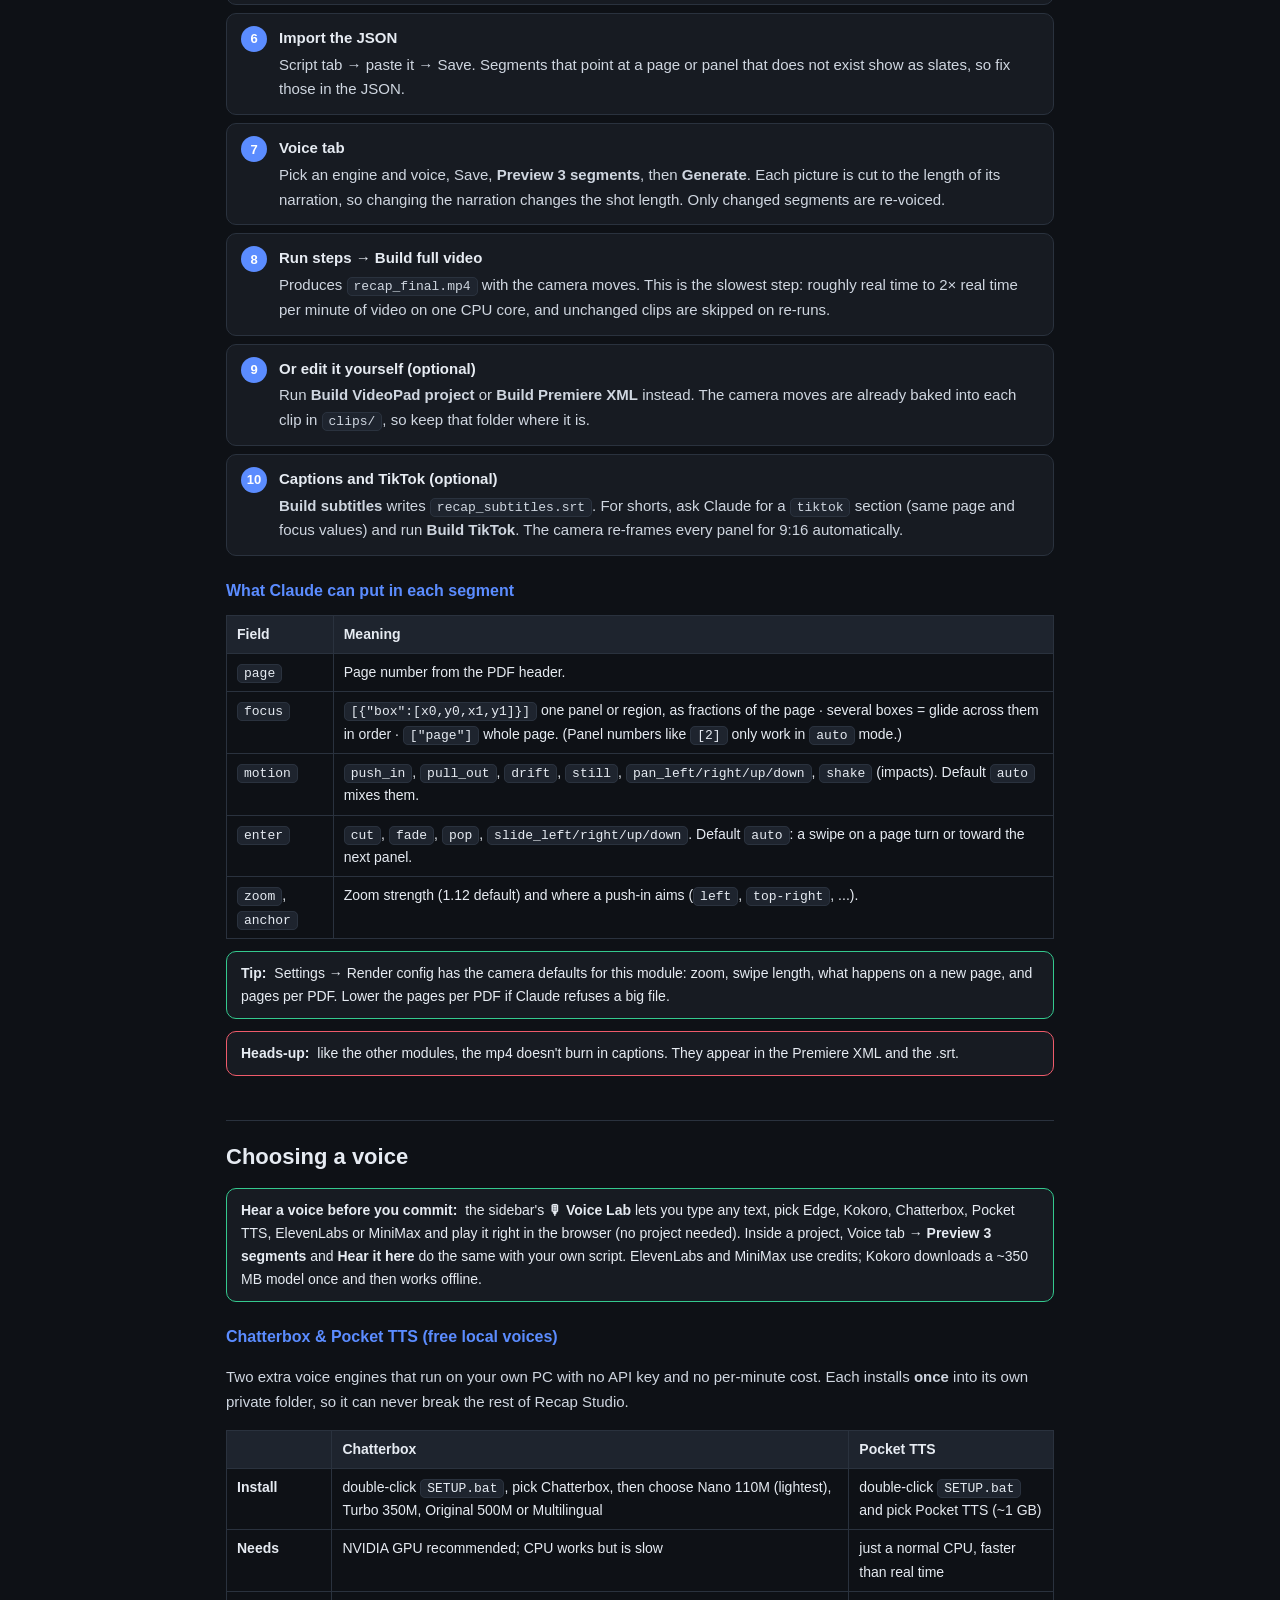
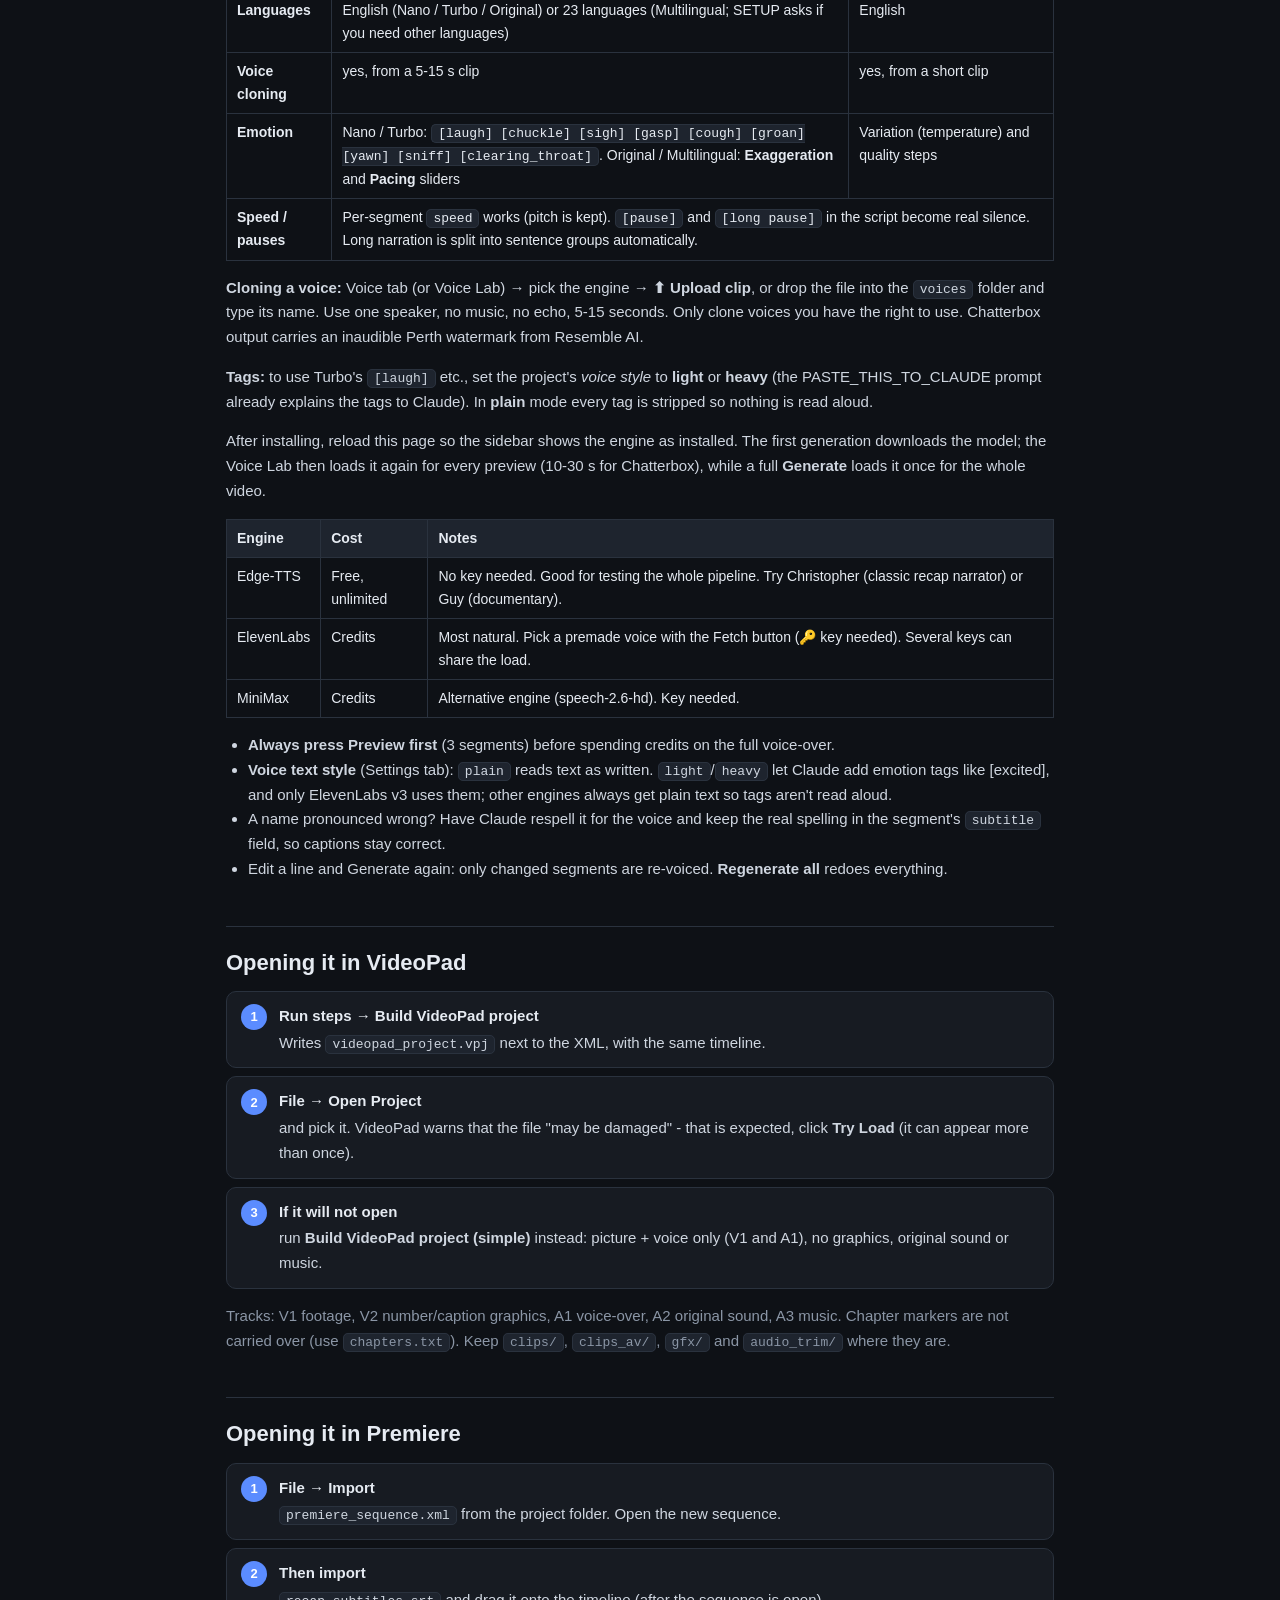
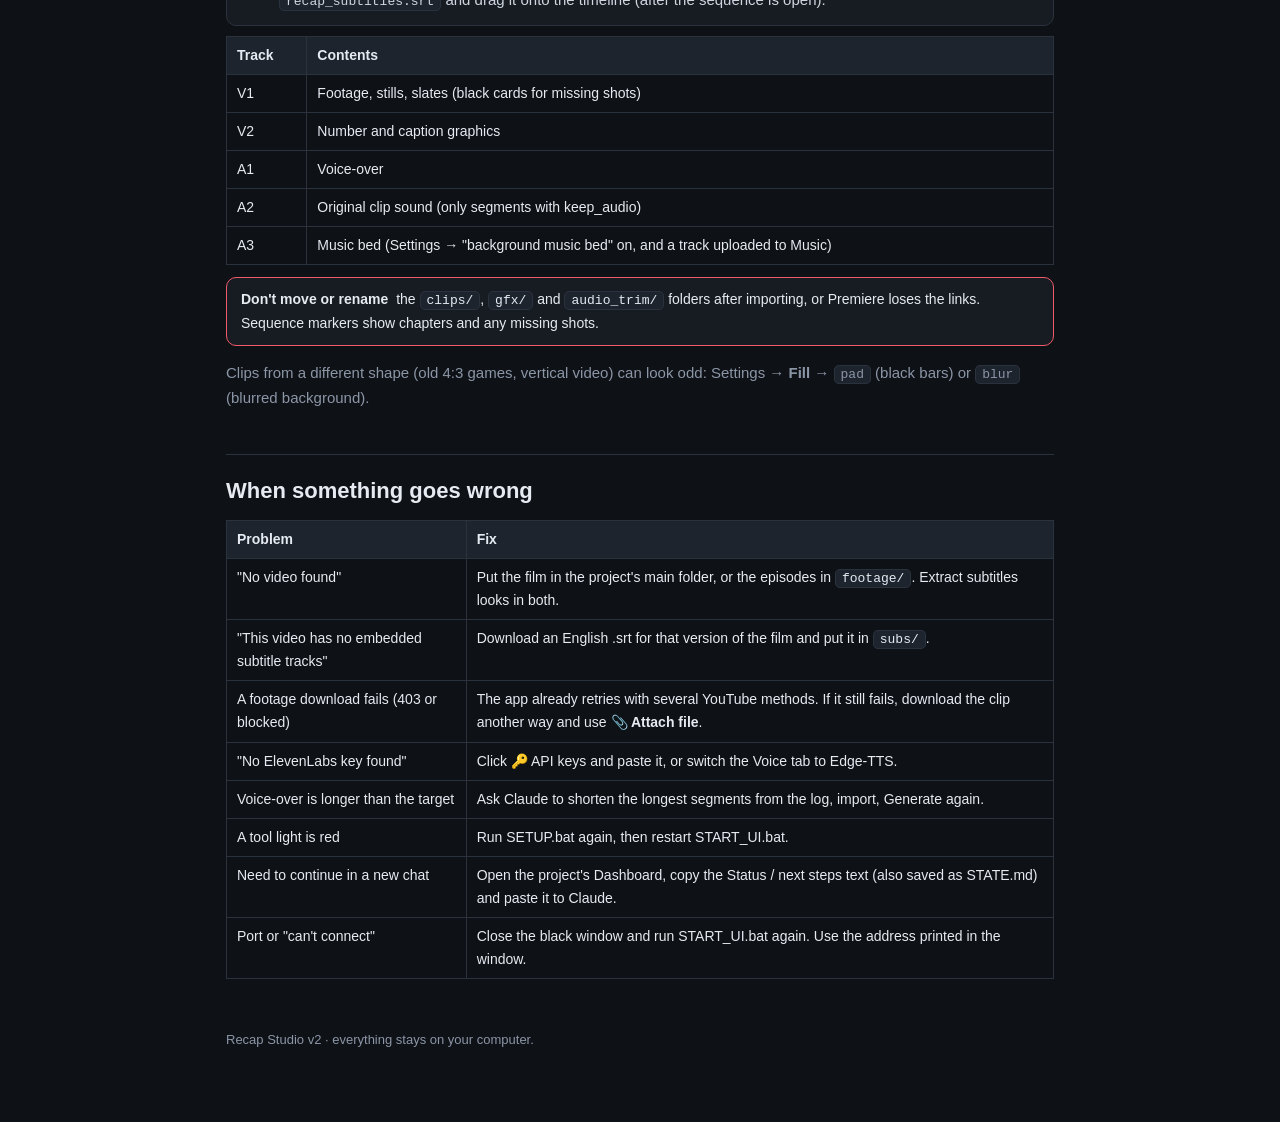
==== commit 16bf0c34: "Update template, web UI, README, gitignore for voice engine support" ====
--- a/web/guide.html
+++ b/web/guide.html
@@ -224,7 +224,21 @@
 
 <!-- ============================ VOICES ============================ -->
 <h2 id="voice">Choosing a voice</h2>
-<div class="tip"><b>Hear a voice before you commit:</b> the sidebar's <b>🎙 Voice Lab</b> lets you type any text, pick Edge, Kokoro, ElevenLabs or MiniMax and play it right in the browser (no project needed). Inside a project, Voice tab → <b>Preview 3 segments</b> and <b>Hear it here</b> do the same with your own script. ElevenLabs and MiniMax use credits; Kokoro downloads a ~350 MB model once and then works offline.</div>
+<div class="tip"><b>Hear a voice before you commit:</b> the sidebar's <b>🎙 Voice Lab</b> lets you type any text, pick Edge, Kokoro, Chatterbox, Pocket TTS, ElevenLabs or MiniMax and play it right in the browser (no project needed). Inside a project, Voice tab → <b>Preview 3 segments</b> and <b>Hear it here</b> do the same with your own script. ElevenLabs and MiniMax use credits; Kokoro downloads a ~350 MB model once and then works offline.</div>
+<h3 id="local-voices">Chatterbox &amp; Pocket TTS (free local voices)</h3>
+<p>Two extra voice engines that run on your own PC with no API key and no per-minute cost. Each installs <b>once</b> into its own private folder, so it can never break the rest of Recap Studio.</p>
+<table>
+<tr><th></th><th>Chatterbox</th><th>Pocket TTS</th></tr>
+<tr><td><b>Install</b></td><td>double-click <code>SETUP.bat</code>, pick Chatterbox, then choose Nano 110M (lightest), Turbo 350M, Original 500M or Multilingual</td><td>double-click <code>SETUP.bat</code> and pick Pocket TTS (~1 GB)</td></tr>
+<tr><td><b>Needs</b></td><td>NVIDIA GPU recommended; CPU works but is slow</td><td>just a normal CPU, faster than real time</td></tr>
+<tr><td><b>Languages</b></td><td>English (Nano / Turbo / Original) or 23 languages (Multilingual; SETUP asks if you need other languages)</td><td>English</td></tr>
+<tr><td><b>Voice cloning</b></td><td>yes, from a 5-15 s clip</td><td>yes, from a short clip</td></tr>
+<tr><td><b>Emotion</b></td><td>Nano / Turbo: <code>[laugh] [chuckle] [sigh] [gasp] [cough] [groan] [yawn] [sniff] [clearing_throat]</code>. Original / Multilingual: <b>Exaggeration</b> and <b>Pacing</b> sliders</td><td>Variation (temperature) and quality steps</td></tr>
+<tr><td><b>Speed / pauses</b></td><td colspan="2">Per-segment <code>speed</code> works (pitch is kept). <code>[pause]</code> and <code>[long pause]</code> in the script become real silence. Long narration is split into sentence groups automatically.</td></tr>
+</table>
+<p><b>Cloning a voice:</b> Voice tab (or Voice Lab) → pick the engine → <b>⬆ Upload clip</b>, or drop the file into the <code>voices</code> folder and type its name. Use one speaker, no music, no echo, 5-15 seconds. Only clone voices you have the right to use. Chatterbox output carries an inaudible Perth watermark from Resemble AI.</p>
+<p><b>Tags:</b> to use Turbo's <code>[laugh]</code> etc., set the project's <i>voice style</i> to <b>light</b> or <b>heavy</b> (the PASTE_THIS_TO_CLAUDE prompt already explains the tags to Claude). In <b>plain</b> mode every tag is stripped so nothing is read aloud.</p>
+<p>After installing, reload this page so the sidebar shows the engine as installed. The first generation downloads the model; the Voice Lab then loads it again for every preview (10-30 s for Chatterbox), while a full <b>Generate</b> loads it once for the whole video.</p>
 
 <table>
   <tr><th>Engine</th><th>Cost</th><th>Notes</th></tr>
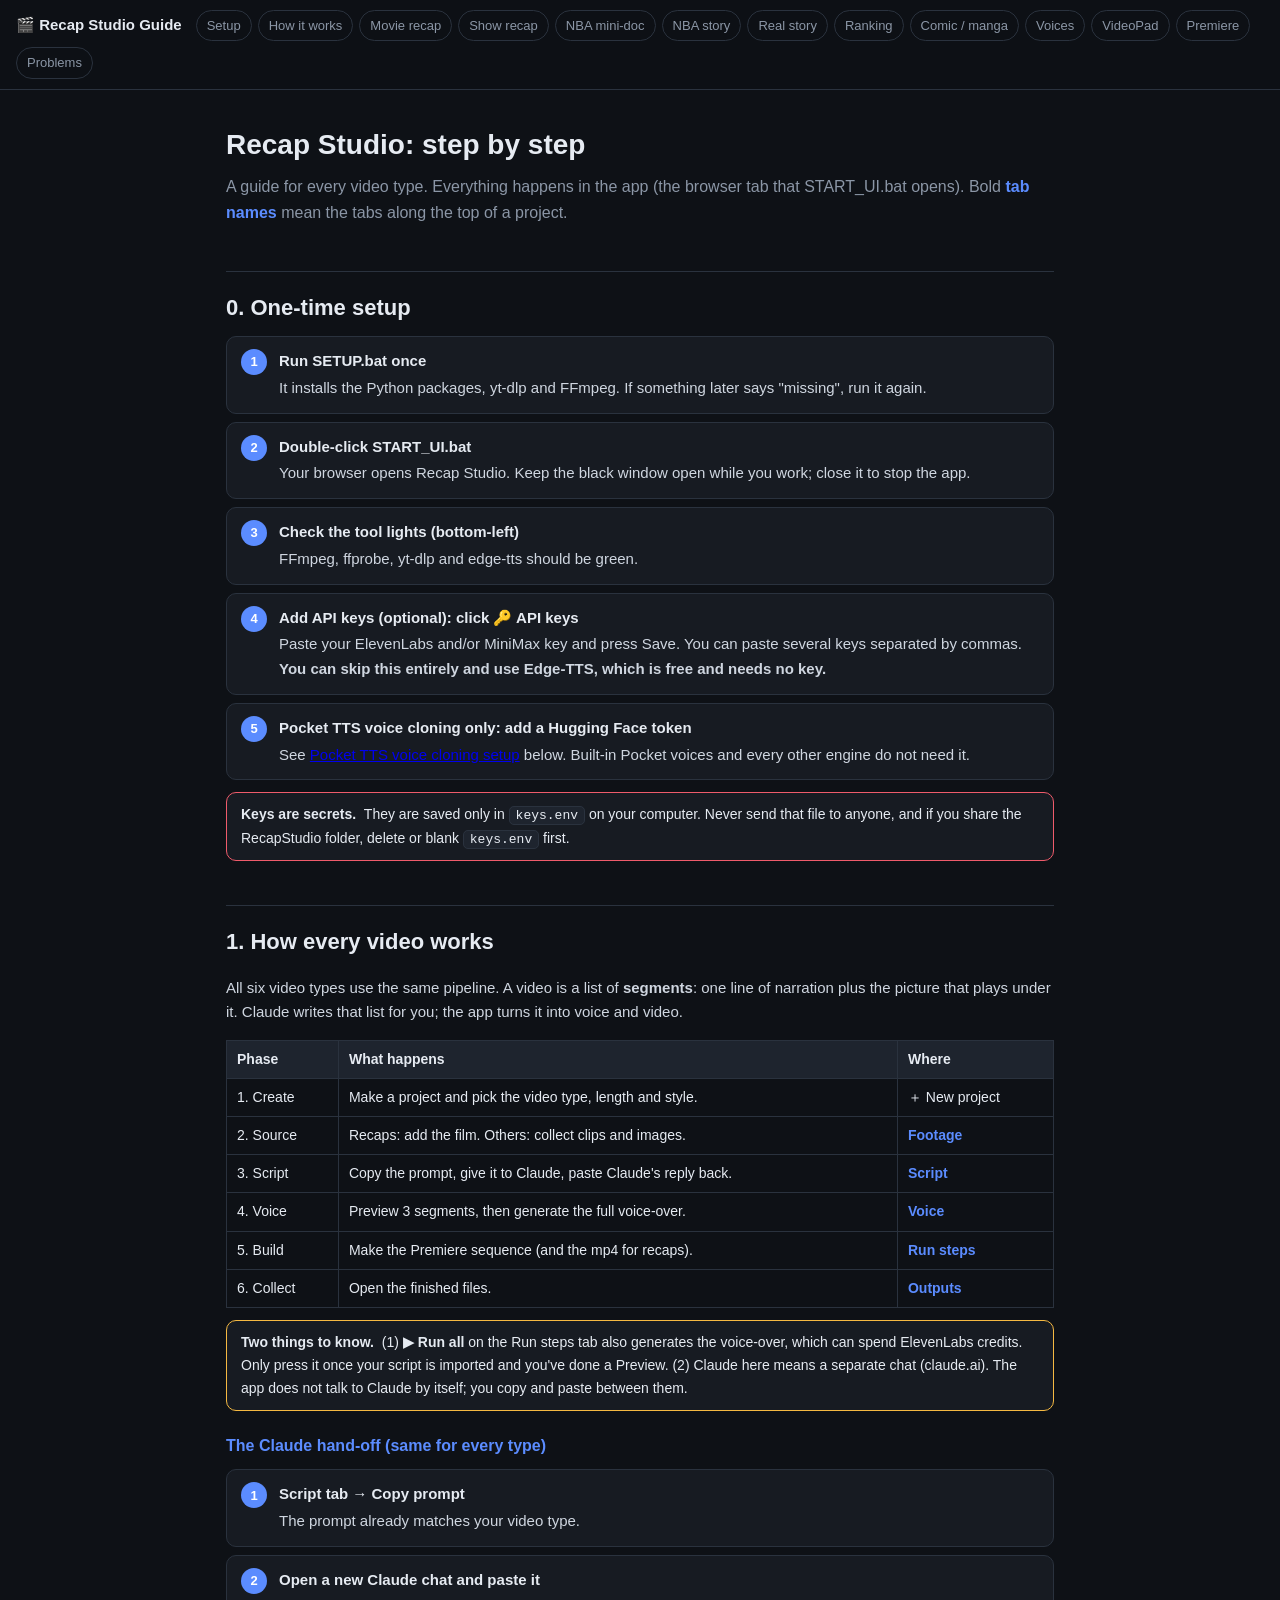
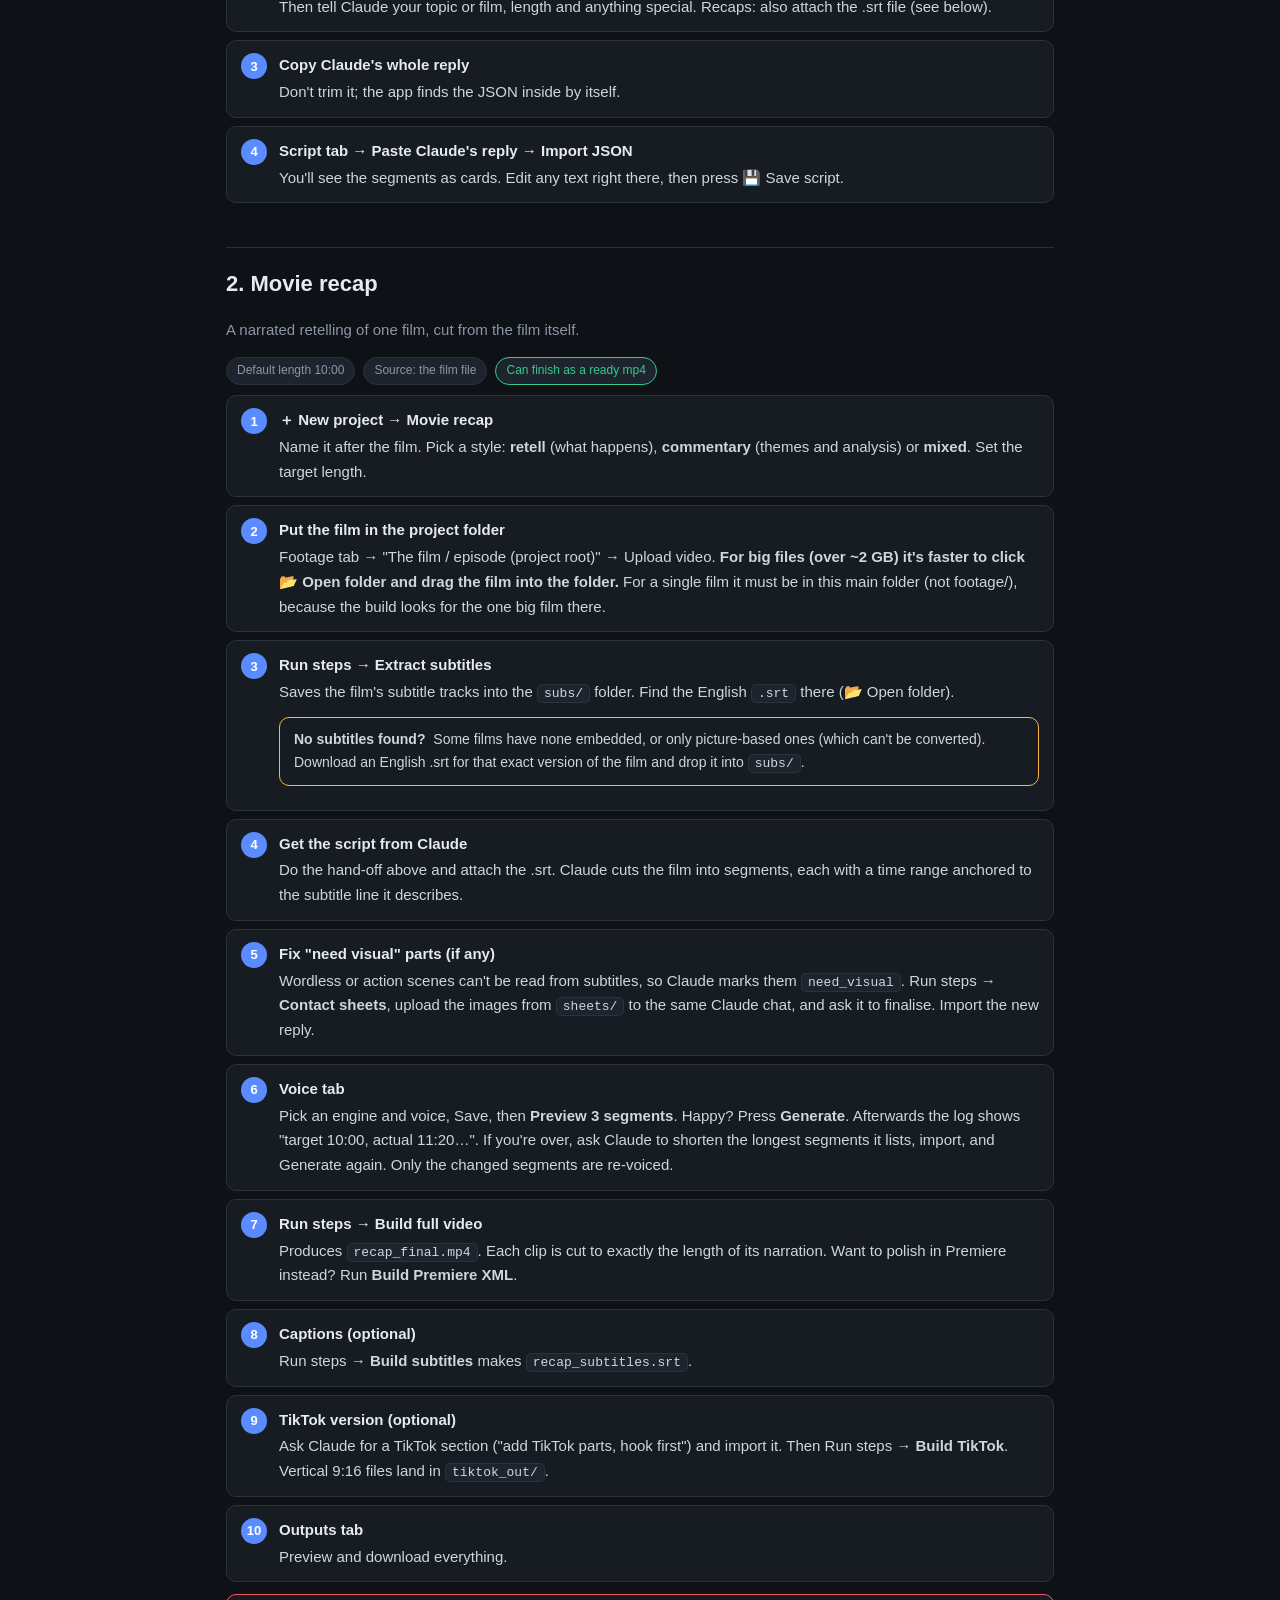
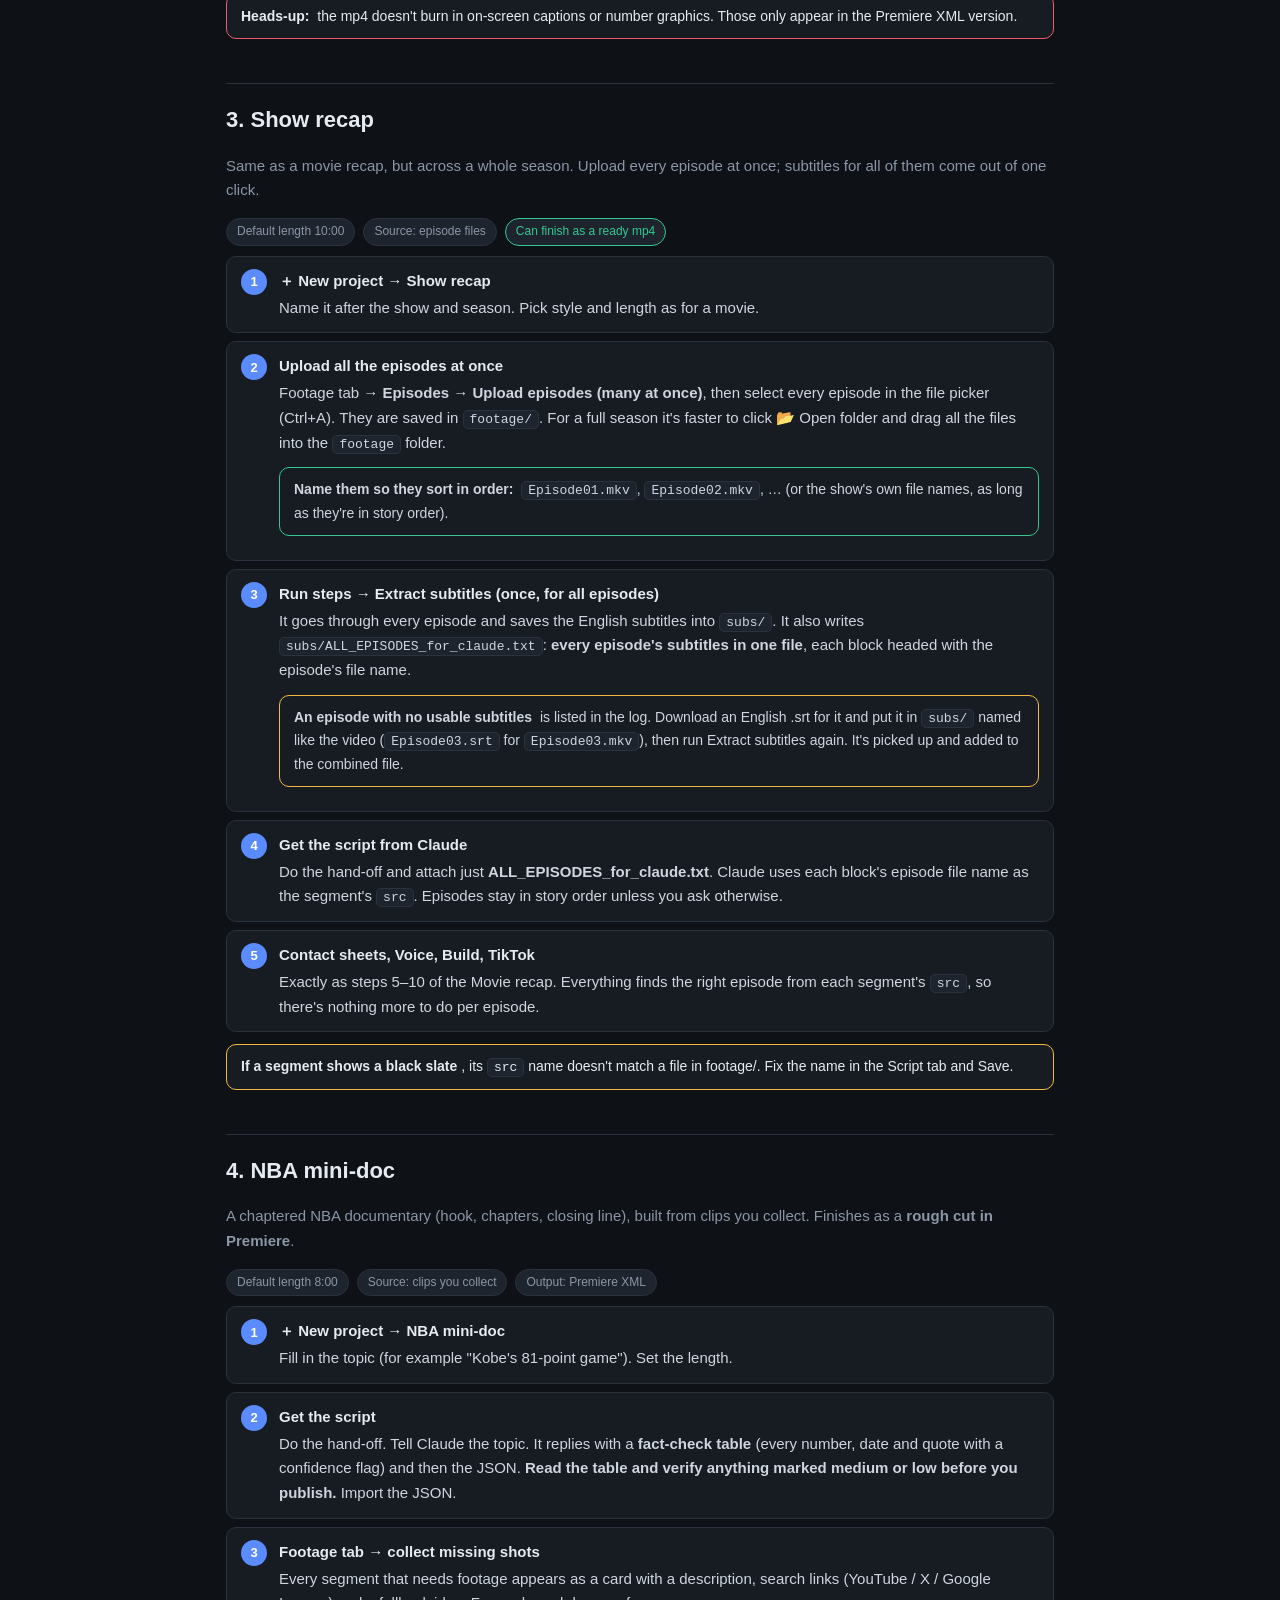
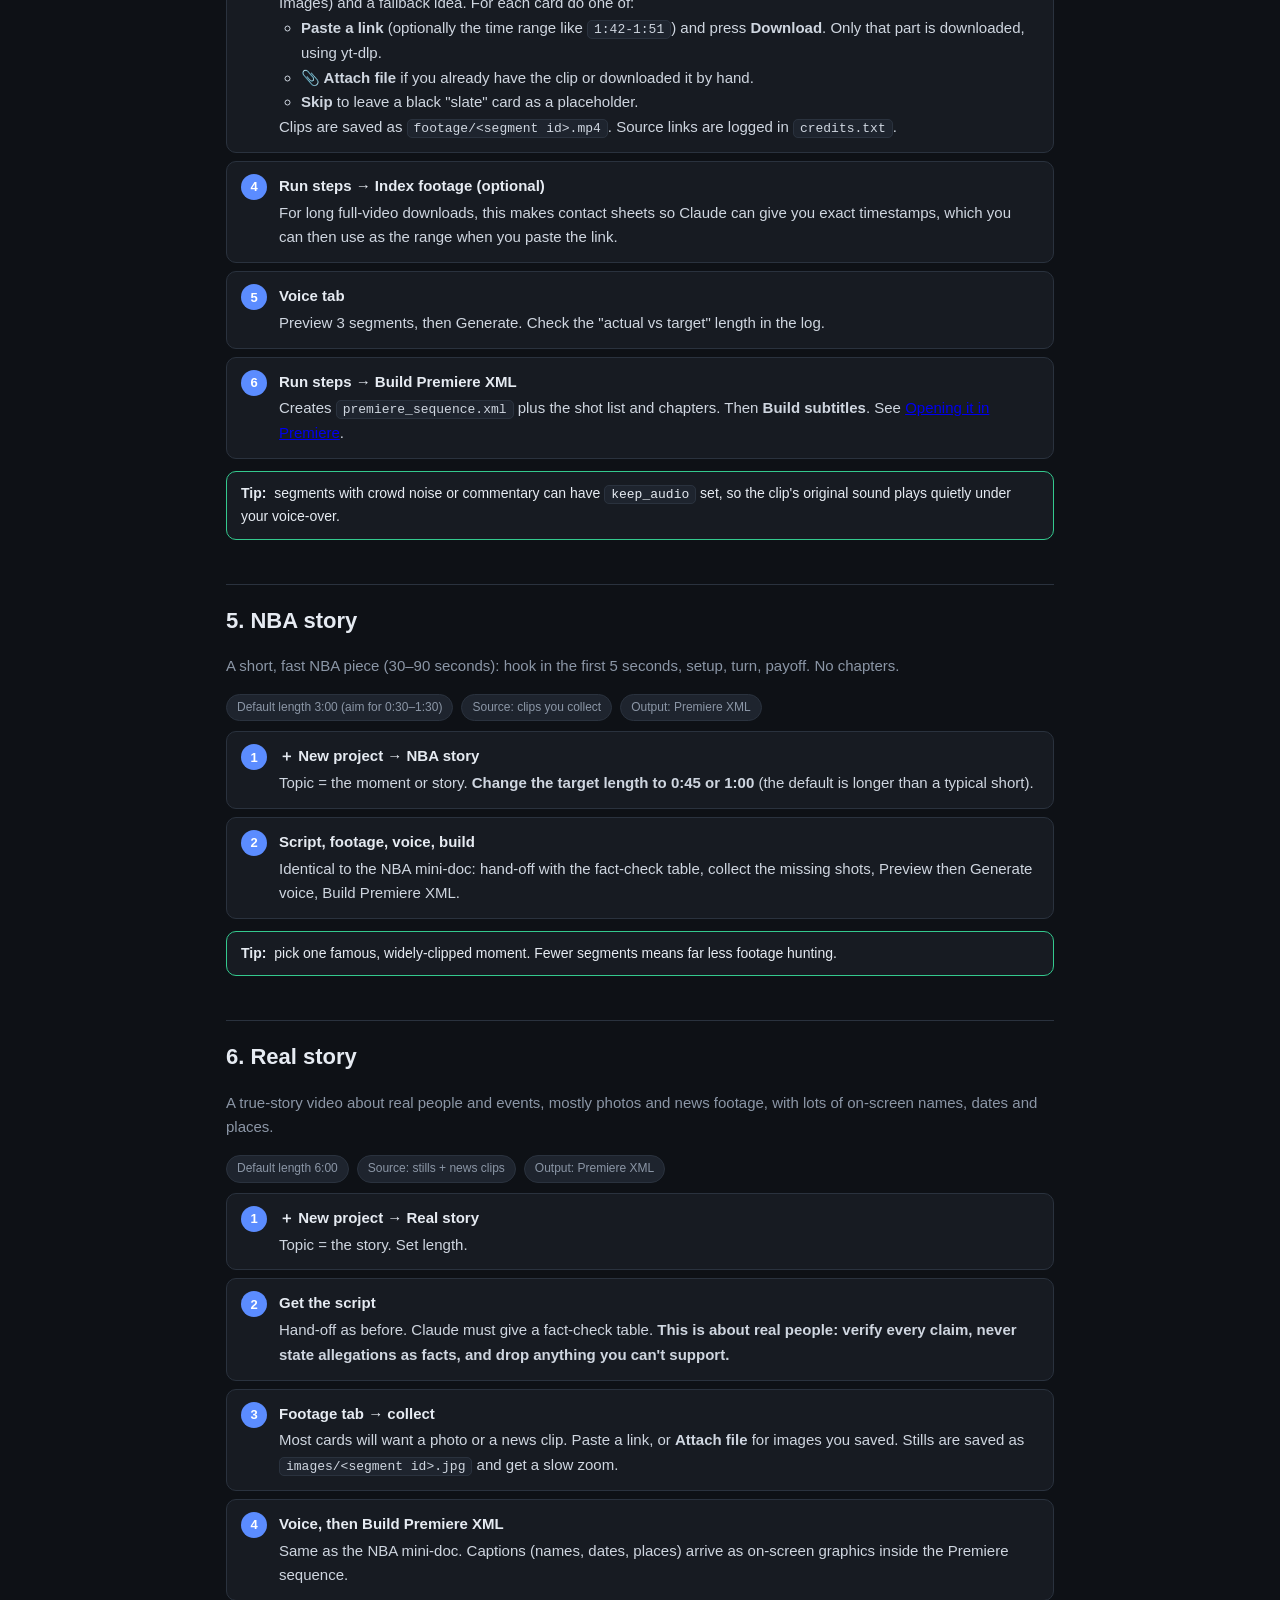
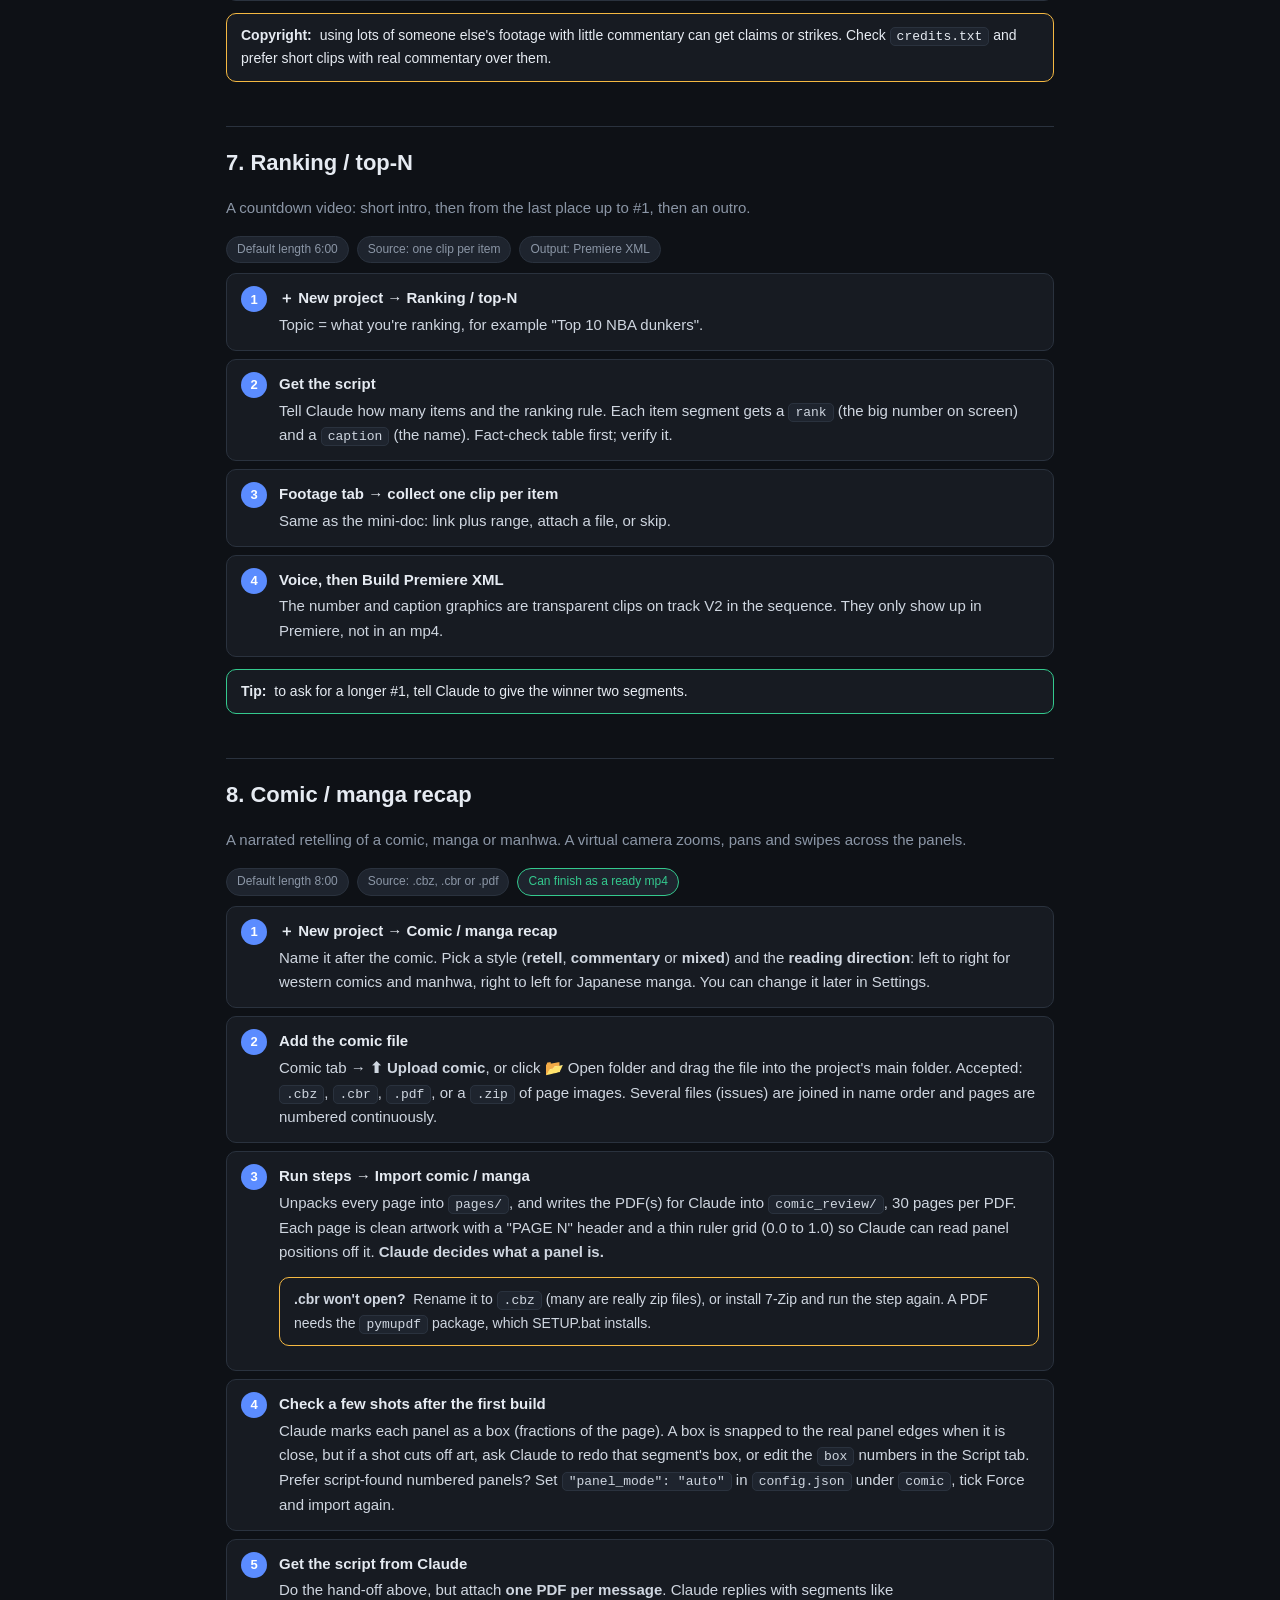
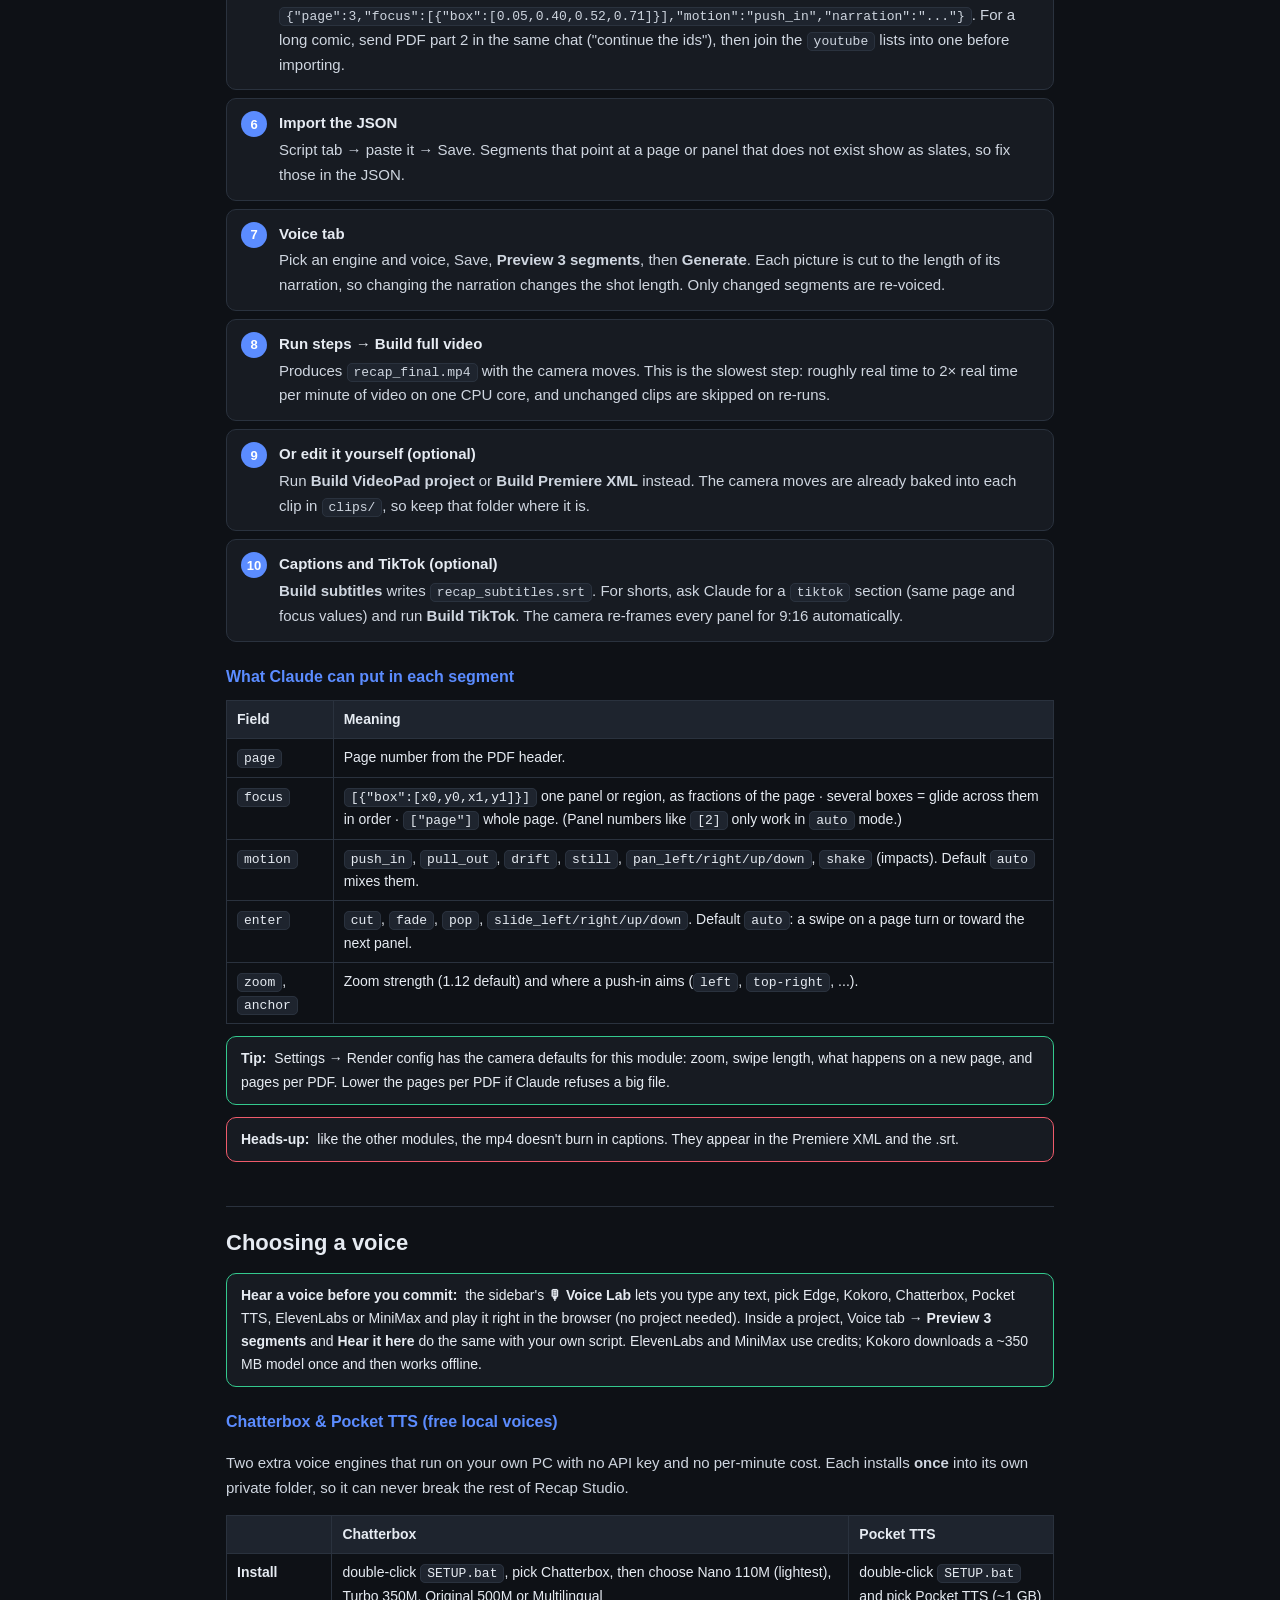
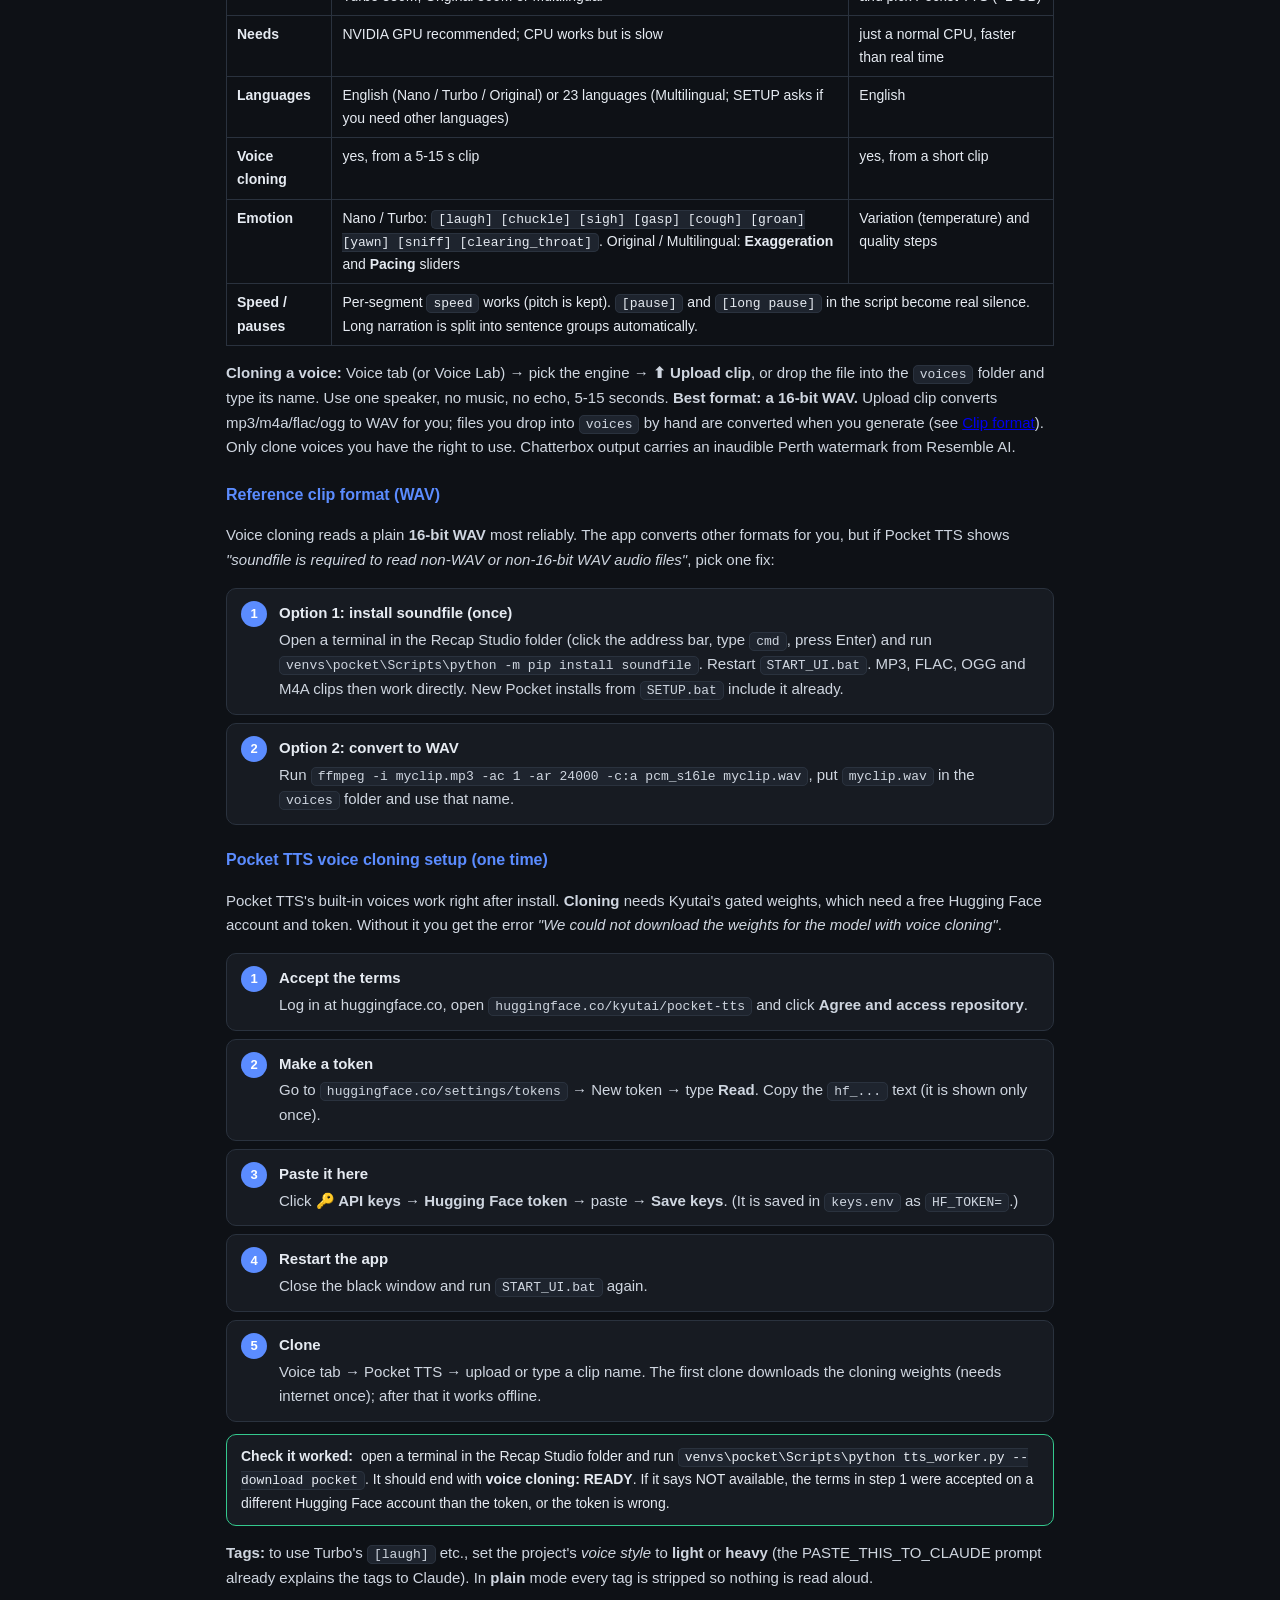
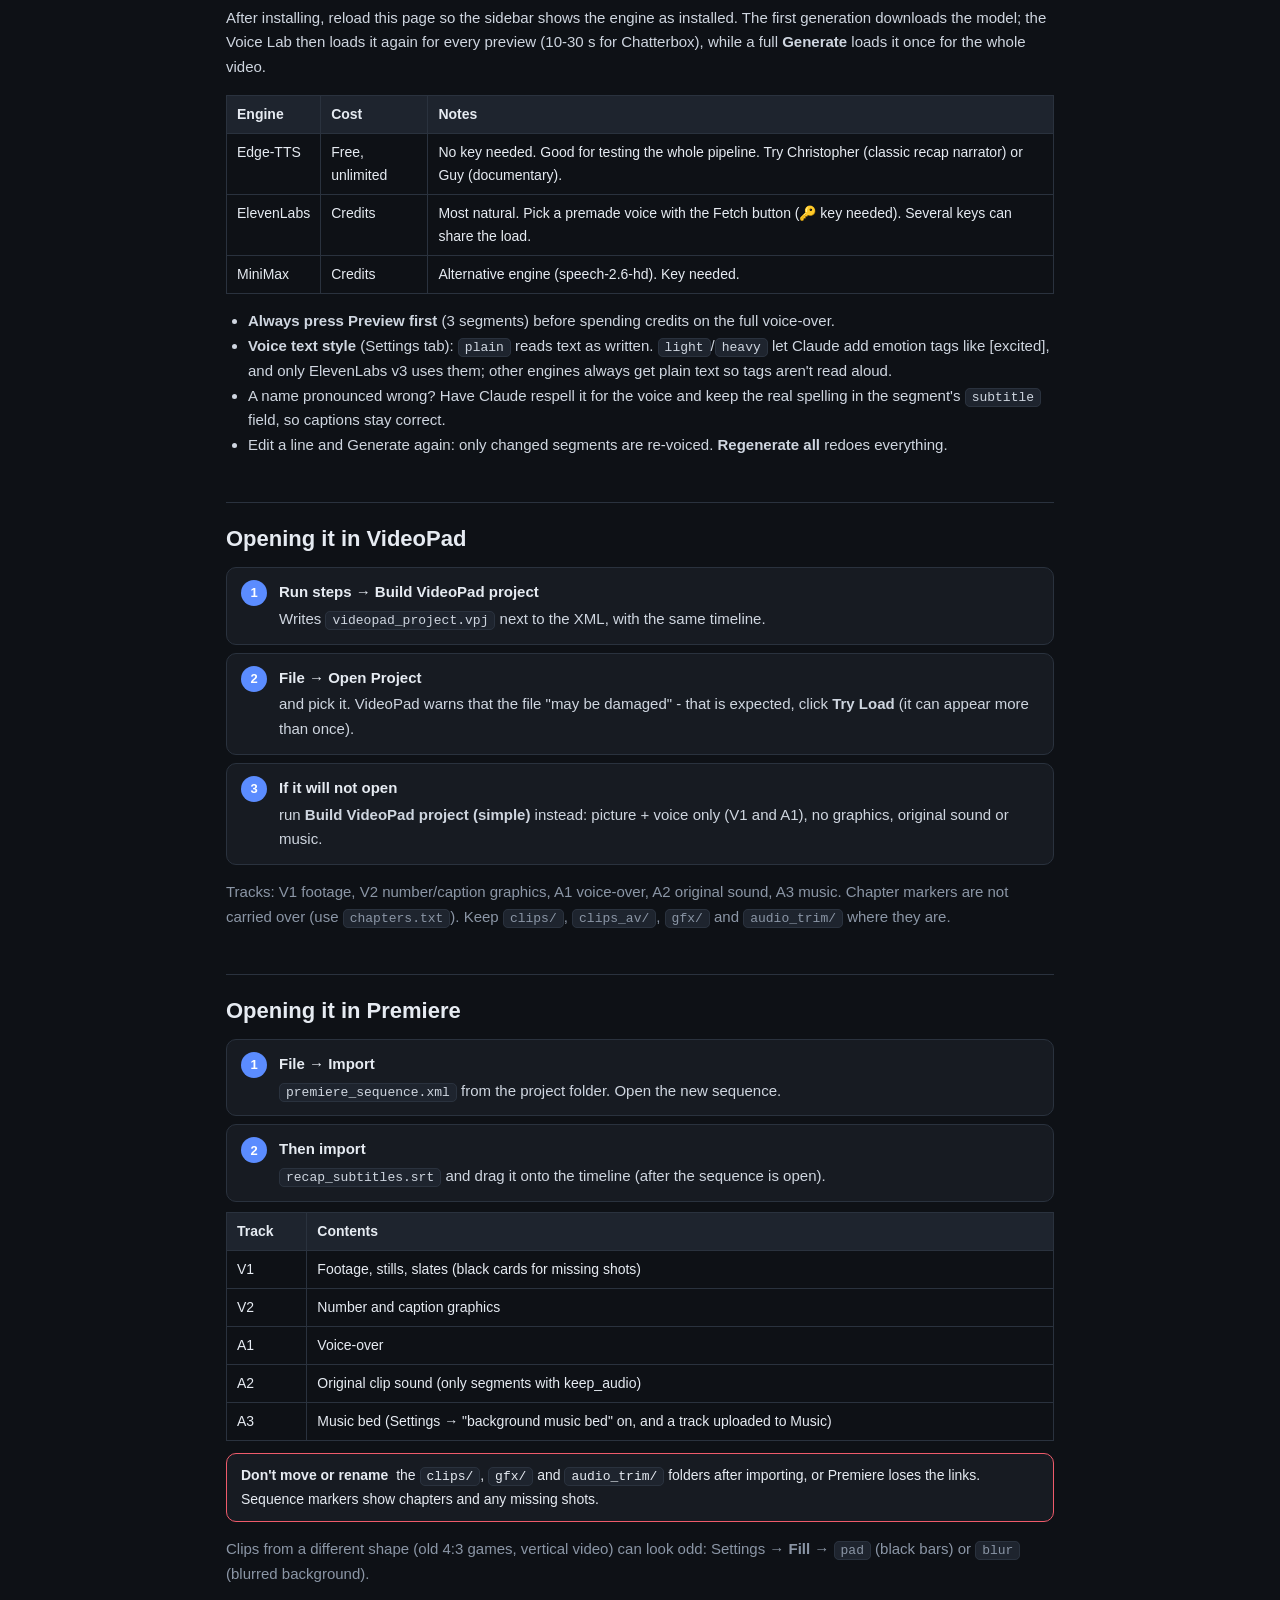
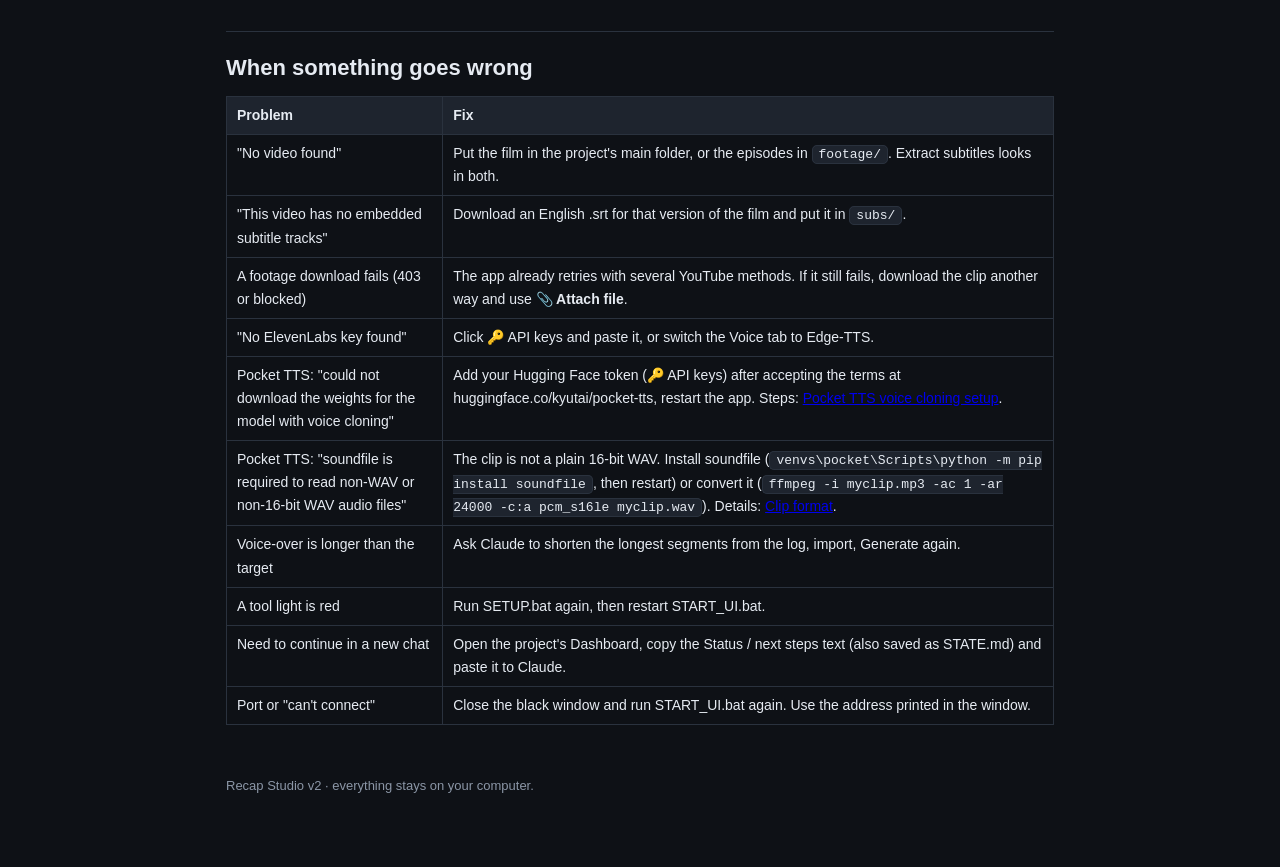
==== commit 52685cf1: "Add WAV conversion and soundfile install for Pocket TTS voice cloning" ====
--- a/web/guide.html
+++ b/web/guide.html
@@ -73,6 +73,7 @@
   <li><b class="t">Double-click START_UI.bat</b>Your browser opens Recap Studio. Keep the black window open while you work; close it to stop the app.</li>
   <li><b class="t">Check the tool lights (bottom-left)</b>FFmpeg, ffprobe, yt-dlp and edge-tts should be green.</li>
   <li><b class="t">Add API keys (optional): click 🔑 API keys</b>Paste your ElevenLabs and/or MiniMax key and press Save. You can paste several keys separated by commas. <b>You can skip this entirely and use Edge-TTS, which is free and needs no key.</b></li>
+  <li><b class="t">Pocket TTS voice cloning only: add a Hugging Face token</b>See <a href="#pocket-clone">Pocket TTS voice cloning setup</a> below. Built-in Pocket voices and every other engine do not need it.</li>
 </ol>
 <div class="warn"><b>Keys are secrets.</b> They are saved only in <code>keys.env</code> on your computer. Never send that file to anyone, and if you share the RecapStudio folder, delete or blank <code>keys.env</code> first.</div>
 
@@ -236,7 +237,23 @@
 <tr><td><b>Emotion</b></td><td>Nano / Turbo: <code>[laugh] [chuckle] [sigh] [gasp] [cough] [groan] [yawn] [sniff] [clearing_throat]</code>. Original / Multilingual: <b>Exaggeration</b> and <b>Pacing</b> sliders</td><td>Variation (temperature) and quality steps</td></tr>
 <tr><td><b>Speed / pauses</b></td><td colspan="2">Per-segment <code>speed</code> works (pitch is kept). <code>[pause]</code> and <code>[long pause]</code> in the script become real silence. Long narration is split into sentence groups automatically.</td></tr>
 </table>
-<p><b>Cloning a voice:</b> Voice tab (or Voice Lab) → pick the engine → <b>⬆ Upload clip</b>, or drop the file into the <code>voices</code> folder and type its name. Use one speaker, no music, no echo, 5-15 seconds. Only clone voices you have the right to use. Chatterbox output carries an inaudible Perth watermark from Resemble AI.</p>
+<p><b>Cloning a voice:</b> Voice tab (or Voice Lab) → pick the engine → <b>⬆ Upload clip</b>, or drop the file into the <code>voices</code> folder and type its name. Use one speaker, no music, no echo, 5-15 seconds. <b>Best format: a 16-bit WAV.</b> Upload clip converts mp3/m4a/flac/ogg to WAV for you; files you drop into <code>voices</code> by hand are converted when you generate (see <a href="#clip-format">Clip format</a>). Only clone voices you have the right to use. Chatterbox output carries an inaudible Perth watermark from Resemble AI.</p>
+<h3 id="clip-format">Reference clip format (WAV)</h3>
+<p>Voice cloning reads a plain <b>16-bit WAV</b> most reliably. The app converts other formats for you, but if Pocket TTS shows <i>"soundfile is required to read non-WAV or non-16-bit WAV audio files"</i>, pick one fix:</p>
+<ol class="steps">
+  <li><b class="t">Option 1: install soundfile (once)</b>Open a terminal in the Recap Studio folder (click the address bar, type <code>cmd</code>, press Enter) and run <code>venvs\pocket\Scripts\python -m pip install soundfile</code>. Restart <code>START_UI.bat</code>. MP3, FLAC, OGG and M4A clips then work directly. New Pocket installs from <code>SETUP.bat</code> include it already.</li>
+  <li><b class="t">Option 2: convert to WAV</b>Run <code>ffmpeg -i myclip.mp3 -ac 1 -ar 24000 -c:a pcm_s16le myclip.wav</code>, put <code>myclip.wav</code> in the <code>voices</code> folder and use that name.</li>
+</ol>
+<h3 id="pocket-clone">Pocket TTS voice cloning setup (one time)</h3>
+<p>Pocket TTS's built-in voices work right after install. <b>Cloning</b> needs Kyutai's gated weights, which need a free Hugging Face account and token. Without it you get the error <i>"We could not download the weights for the model with voice cloning"</i>.</p>
+<ol class="steps">
+  <li><b class="t">Accept the terms</b>Log in at huggingface.co, open <code>huggingface.co/kyutai/pocket-tts</code> and click <b>Agree and access repository</b>.</li>
+  <li><b class="t">Make a token</b>Go to <code>huggingface.co/settings/tokens</code> → New token → type <b>Read</b>. Copy the <code>hf_...</code> text (it is shown only once).</li>
+  <li><b class="t">Paste it here</b>Click <b>🔑 API keys</b> → <b>Hugging Face token</b> → paste → <b>Save keys</b>. (It is saved in <code>keys.env</code> as <code>HF_TOKEN=</code>.)</li>
+  <li><b class="t">Restart the app</b>Close the black window and run <code>START_UI.bat</code> again.</li>
+  <li><b class="t">Clone</b>Voice tab → Pocket TTS → upload or type a clip name. The first clone downloads the cloning weights (needs internet once); after that it works offline.</li>
+</ol>
+<div class="tip"><b>Check it worked:</b> open a terminal in the Recap Studio folder and run <code>venvs\pocket\Scripts\python tts_worker.py --download pocket</code>. It should end with <b>voice cloning: READY</b>. If it says NOT available, the terms in step 1 were accepted on a different Hugging Face account than the token, or the token is wrong.</div>
 <p><b>Tags:</b> to use Turbo's <code>[laugh]</code> etc., set the project's <i>voice style</i> to <b>light</b> or <b>heavy</b> (the PASTE_THIS_TO_CLAUDE prompt already explains the tags to Claude). In <b>plain</b> mode every tag is stripped so nothing is read aloud.</p>
 <p>After installing, reload this page so the sidebar shows the engine as installed. The first generation downloads the model; the Voice Lab then loads it again for every preview (10-30 s for Chatterbox), while a full <b>Generate</b> loads it once for the whole video.</p>
 
@@ -284,6 +301,8 @@
   <tr><td>"This video has no embedded subtitle tracks"</td><td>Download an English .srt for that version of the film and put it in <code>subs/</code>.</td></tr>
   <tr><td>A footage download fails (403 or blocked)</td><td>The app already retries with several YouTube methods. If it still fails, download the clip another way and use <b>📎 Attach file</b>.</td></tr>
   <tr><td>"No ElevenLabs key found"</td><td>Click 🔑 API keys and paste it, or switch the Voice tab to Edge-TTS.</td></tr>
+  <tr><td>Pocket TTS: "could not download the weights for the model with voice cloning"</td><td>Add your Hugging Face token (🔑 API keys) after accepting the terms at huggingface.co/kyutai/pocket-tts, restart the app. Steps: <a href="#pocket-clone">Pocket TTS voice cloning setup</a>.</td></tr>
+  <tr><td>Pocket TTS: "soundfile is required to read non-WAV or non-16-bit WAV audio files"</td><td>The clip is not a plain 16-bit WAV. Install soundfile (<code>venvs\pocket\Scripts\python -m pip install soundfile</code>, then restart) or convert it (<code>ffmpeg -i myclip.mp3 -ac 1 -ar 24000 -c:a pcm_s16le myclip.wav</code>). Details: <a href="#clip-format">Clip format</a>.</td></tr>
   <tr><td>Voice-over is longer than the target</td><td>Ask Claude to shorten the longest segments from the log, import, Generate again.</td></tr>
   <tr><td>A tool light is red</td><td>Run SETUP.bat again, then restart START_UI.bat.</td></tr>
   <tr><td>Need to continue in a new chat</td><td>Open the project's Dashboard, copy the Status / next steps text (also saved as STATE.md) and paste it to Claude.</td></tr>
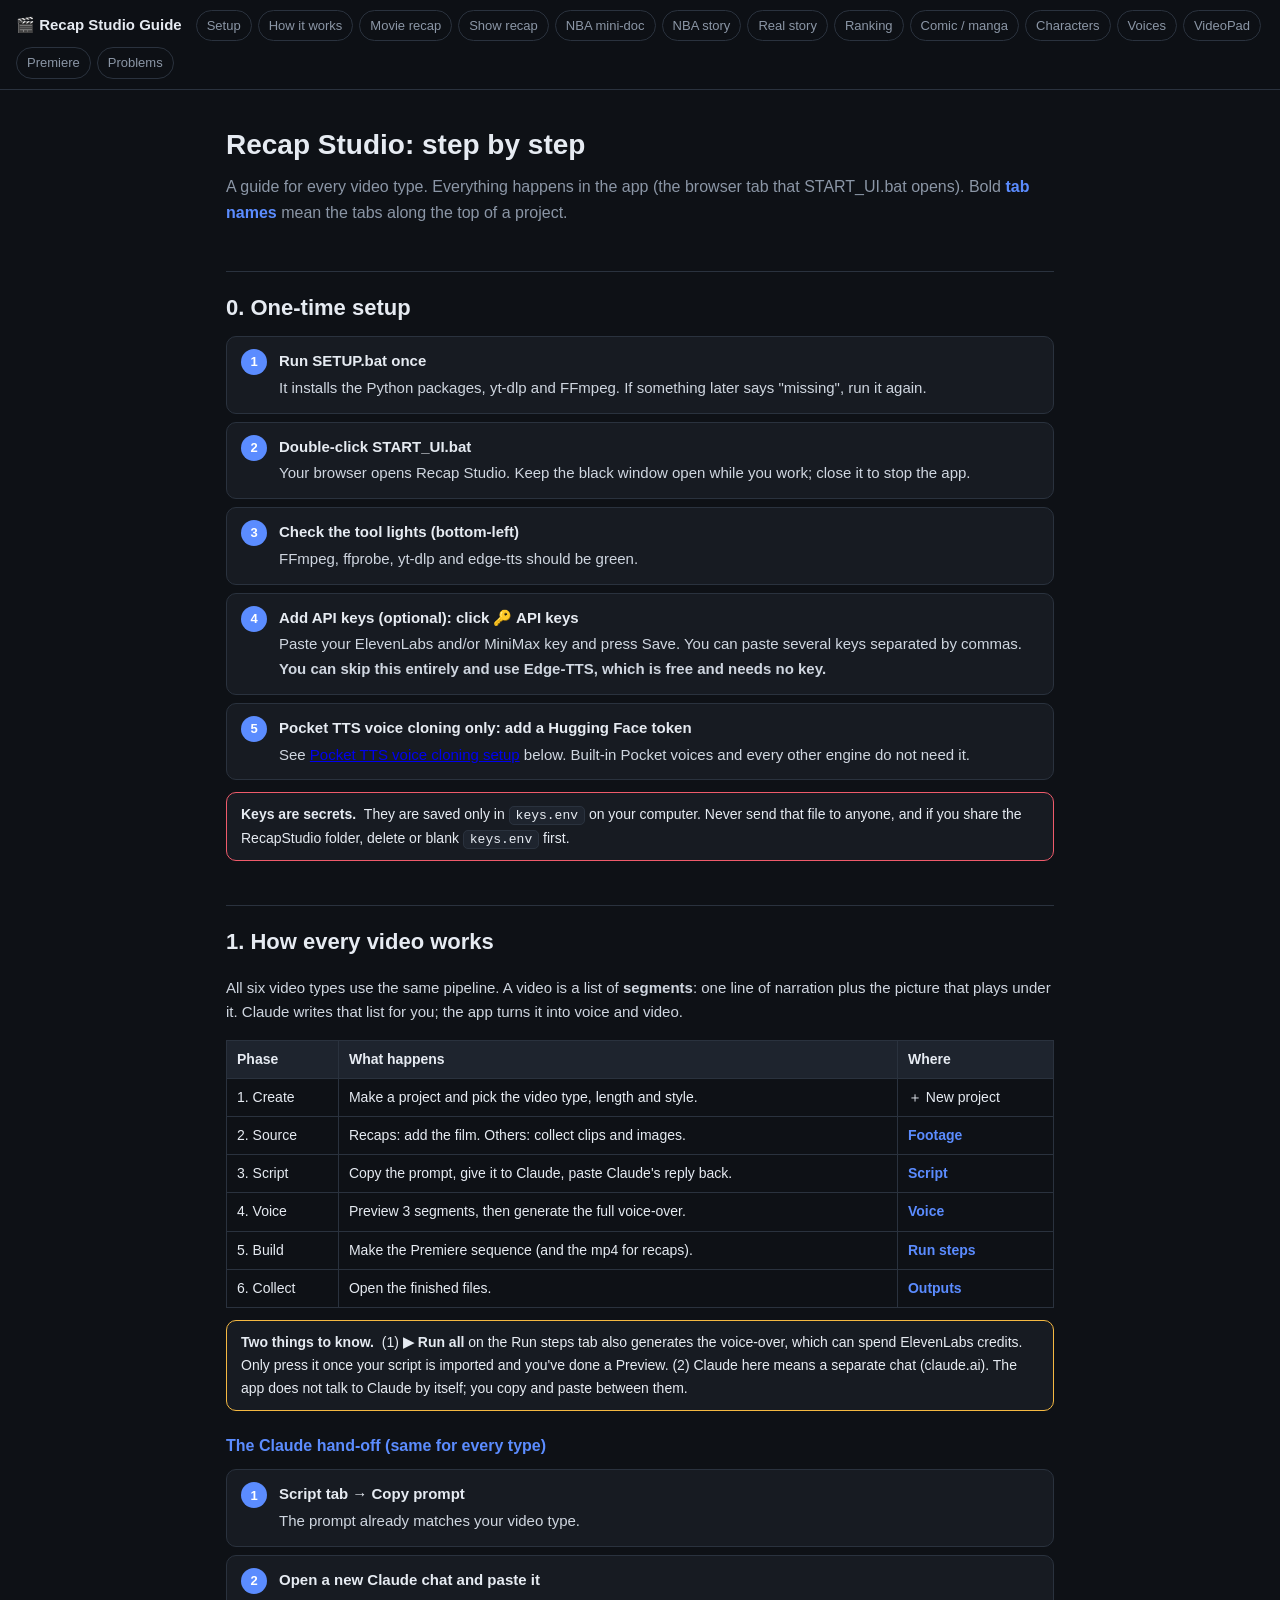
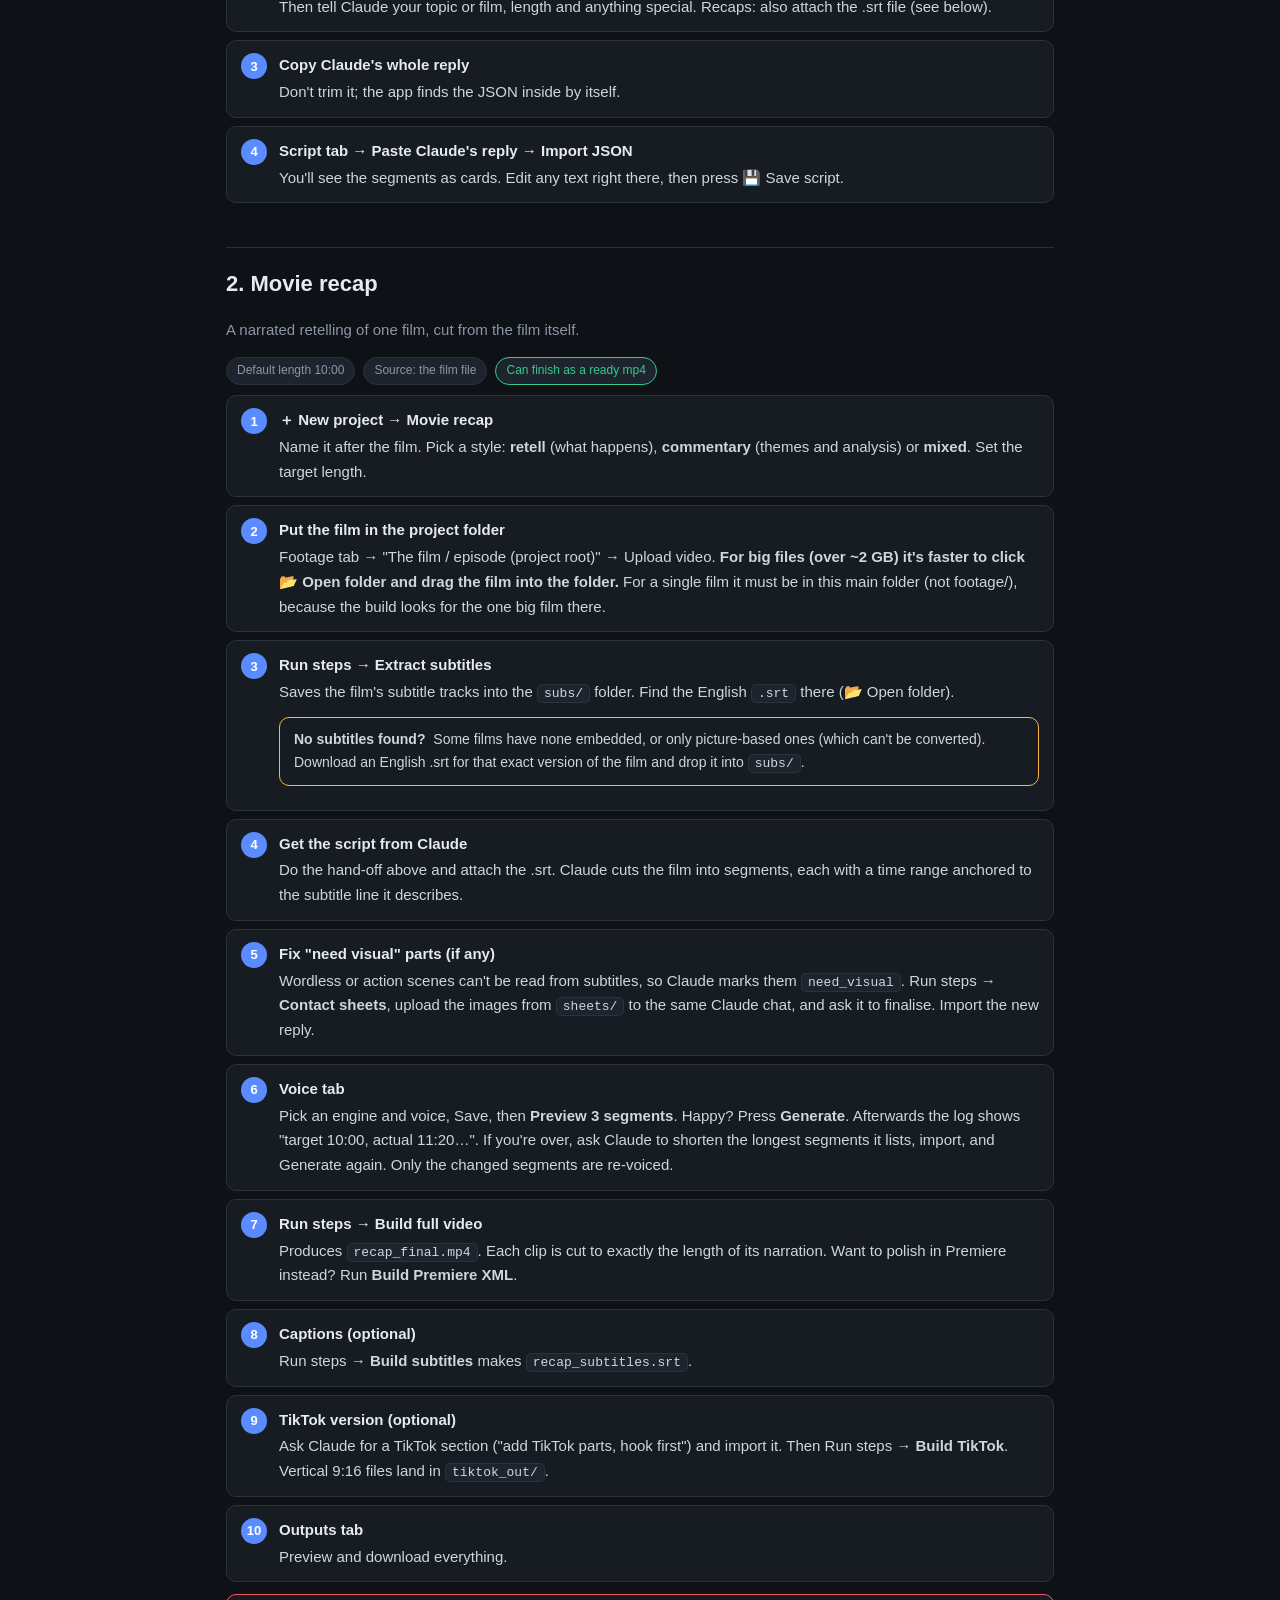
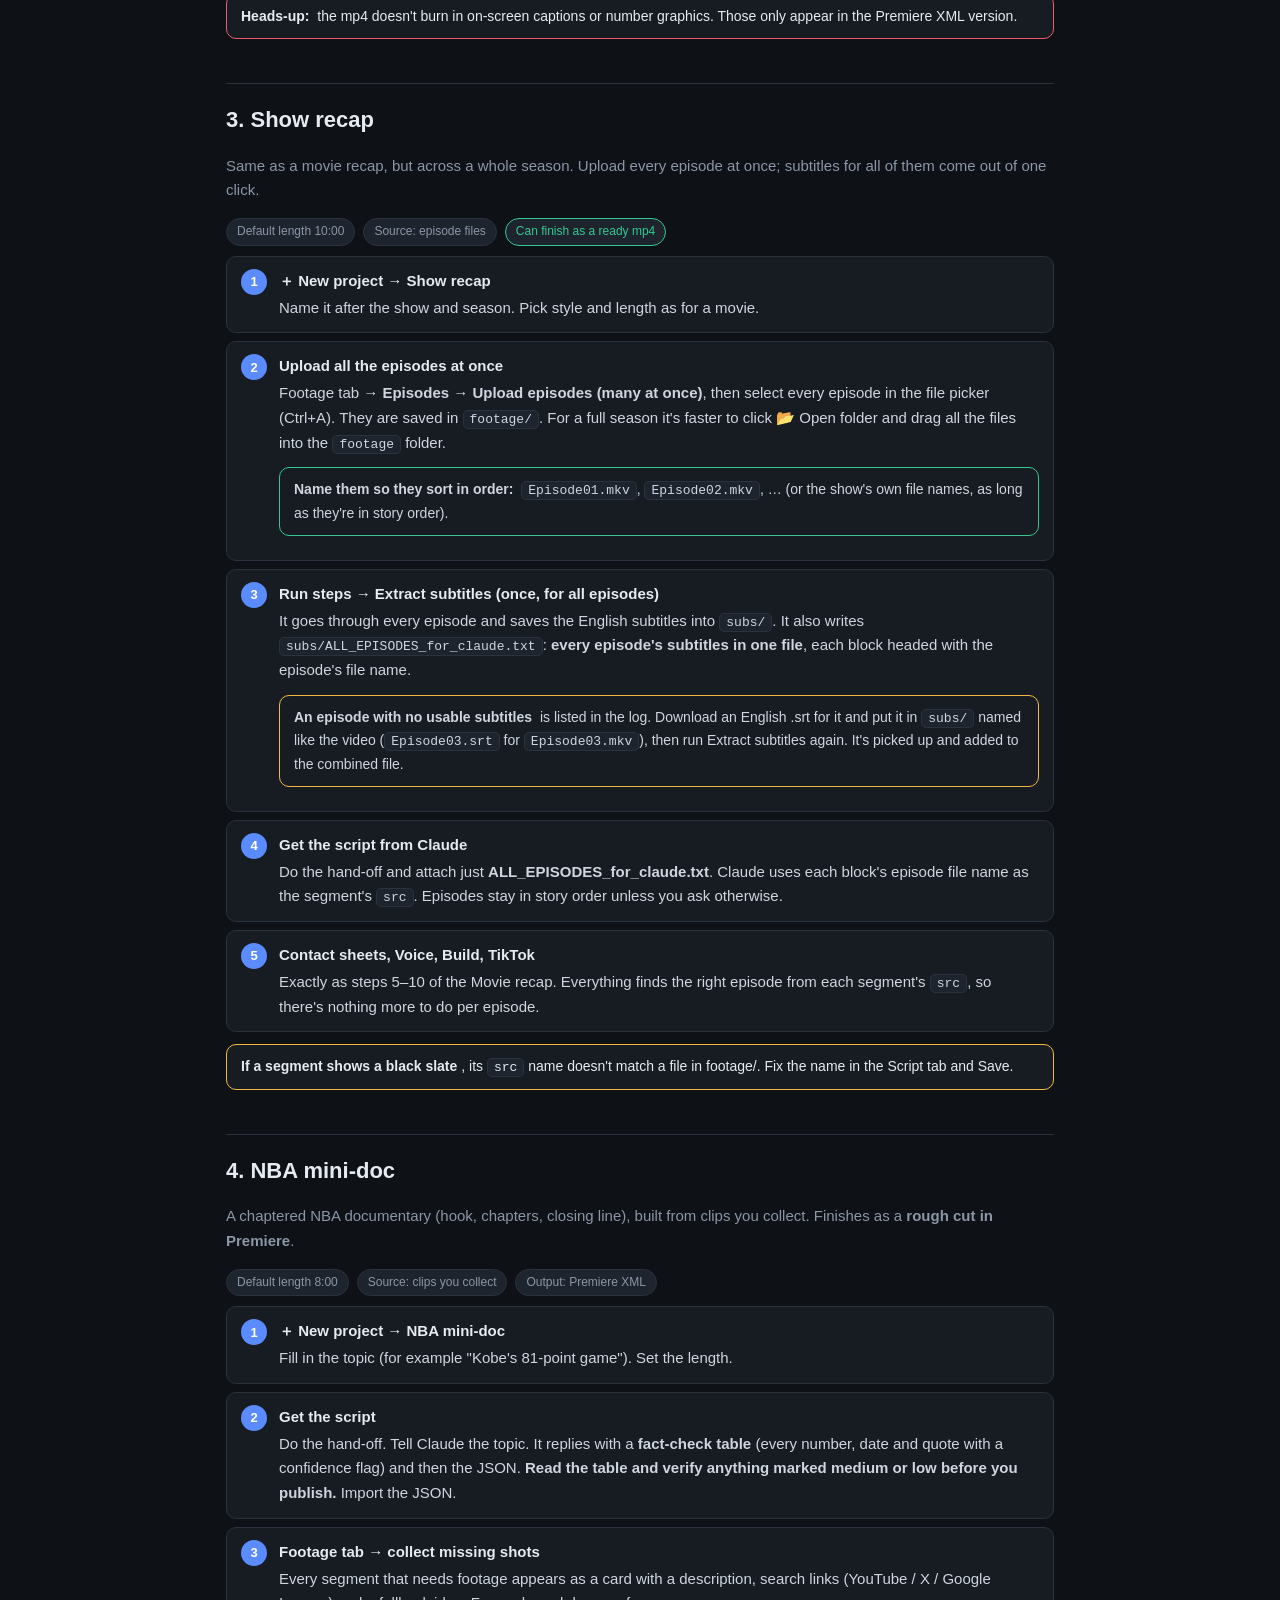
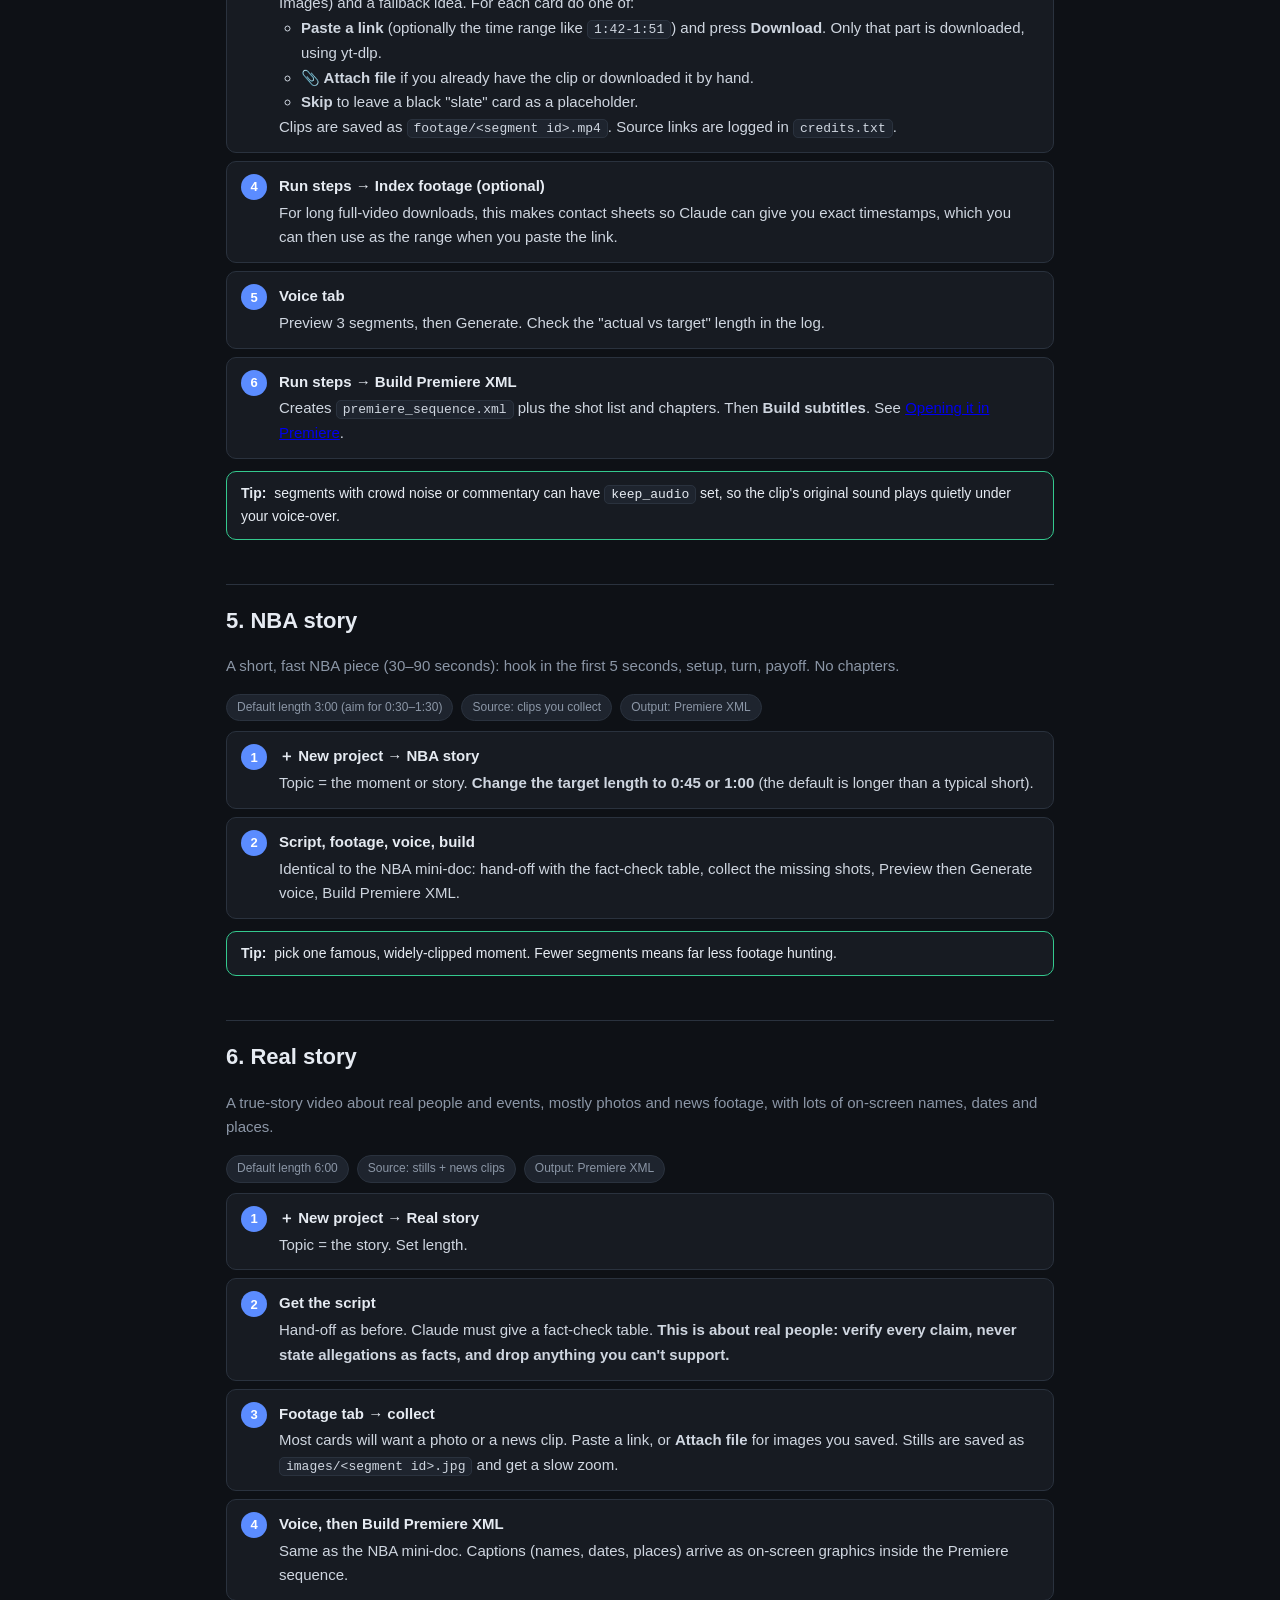
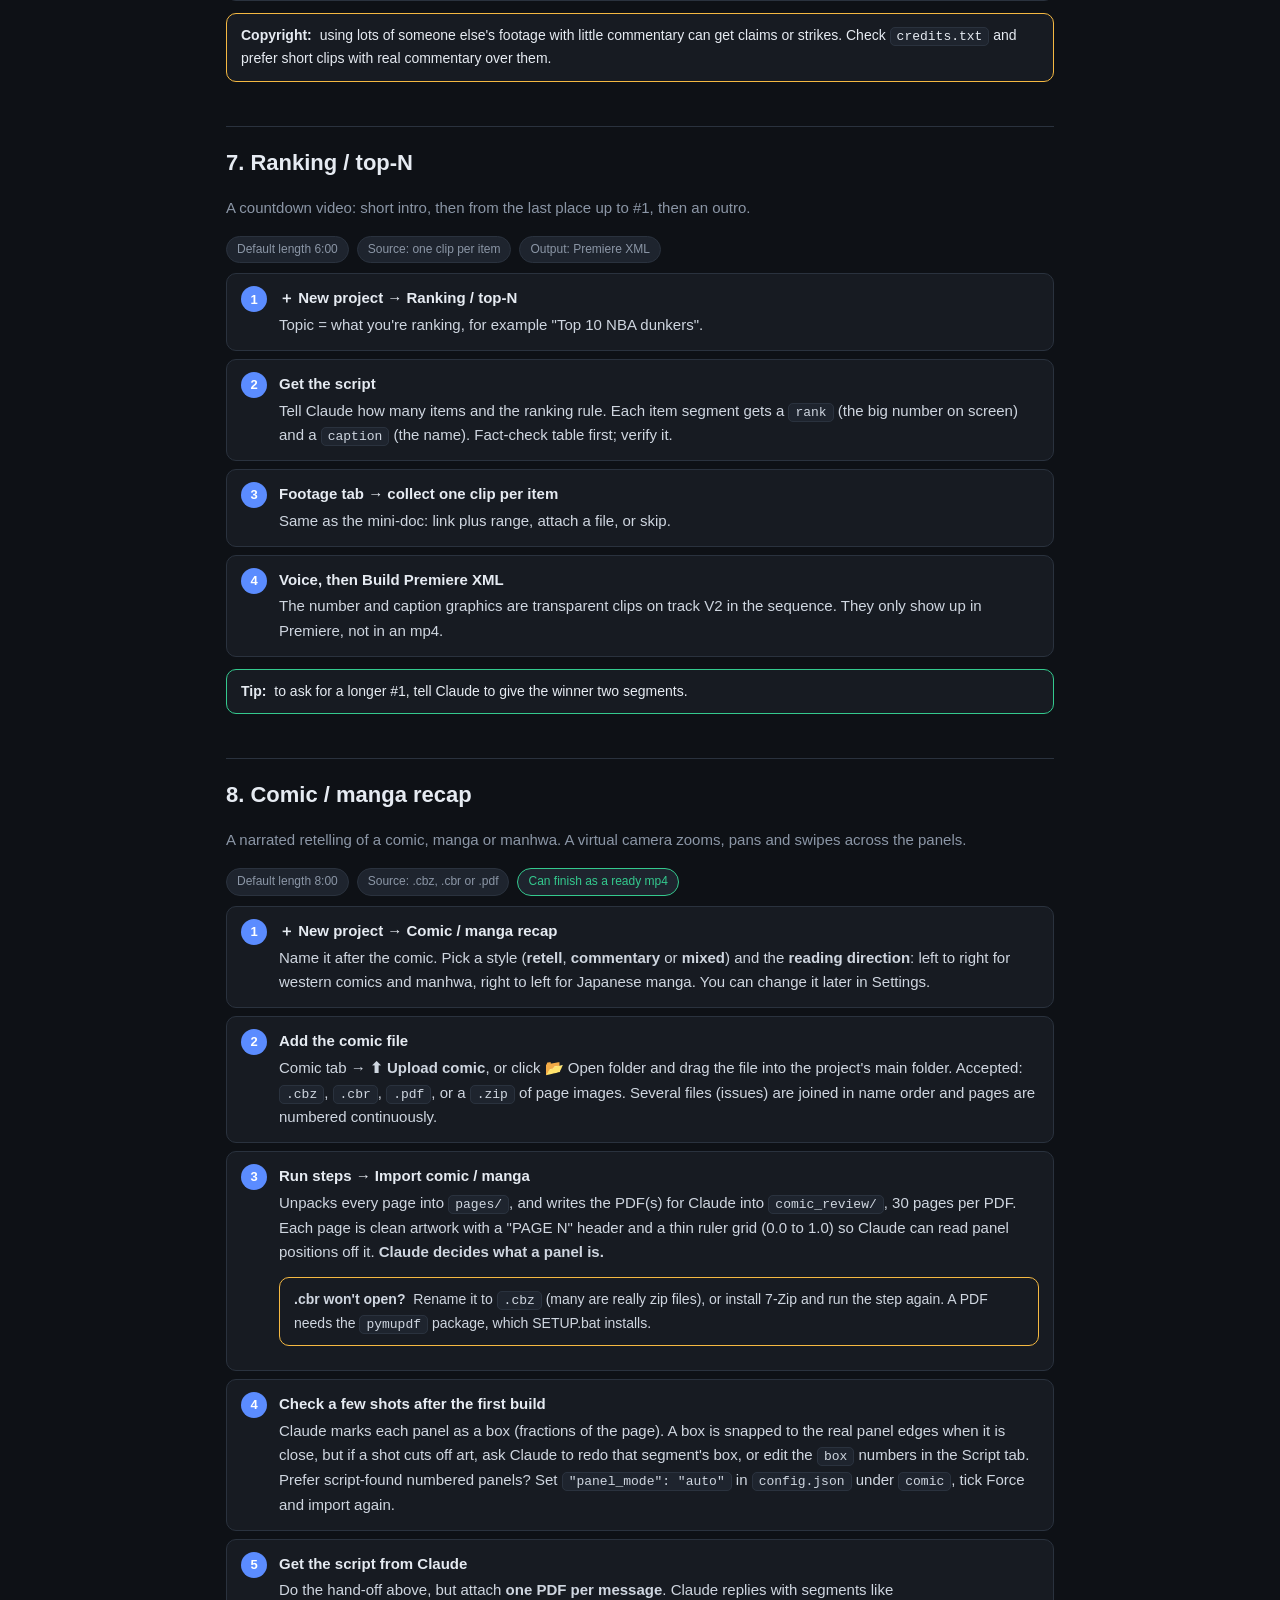
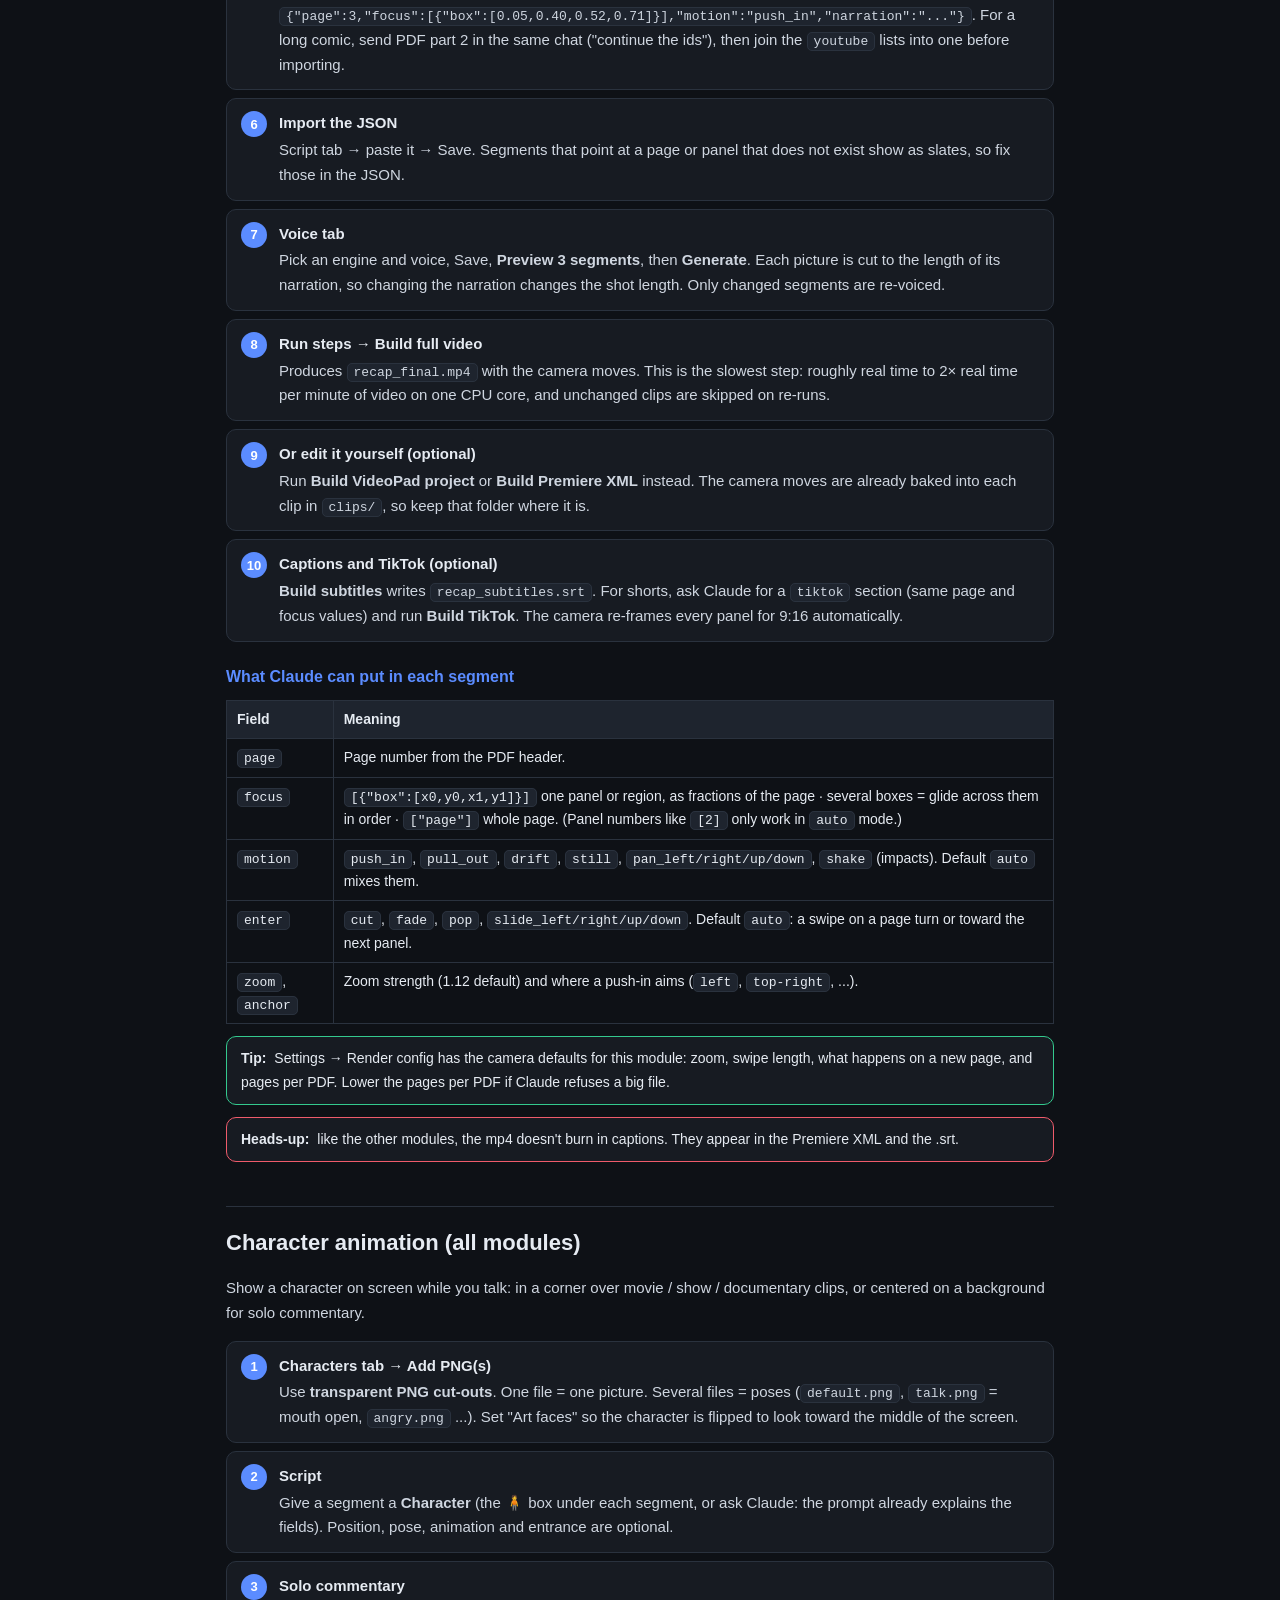
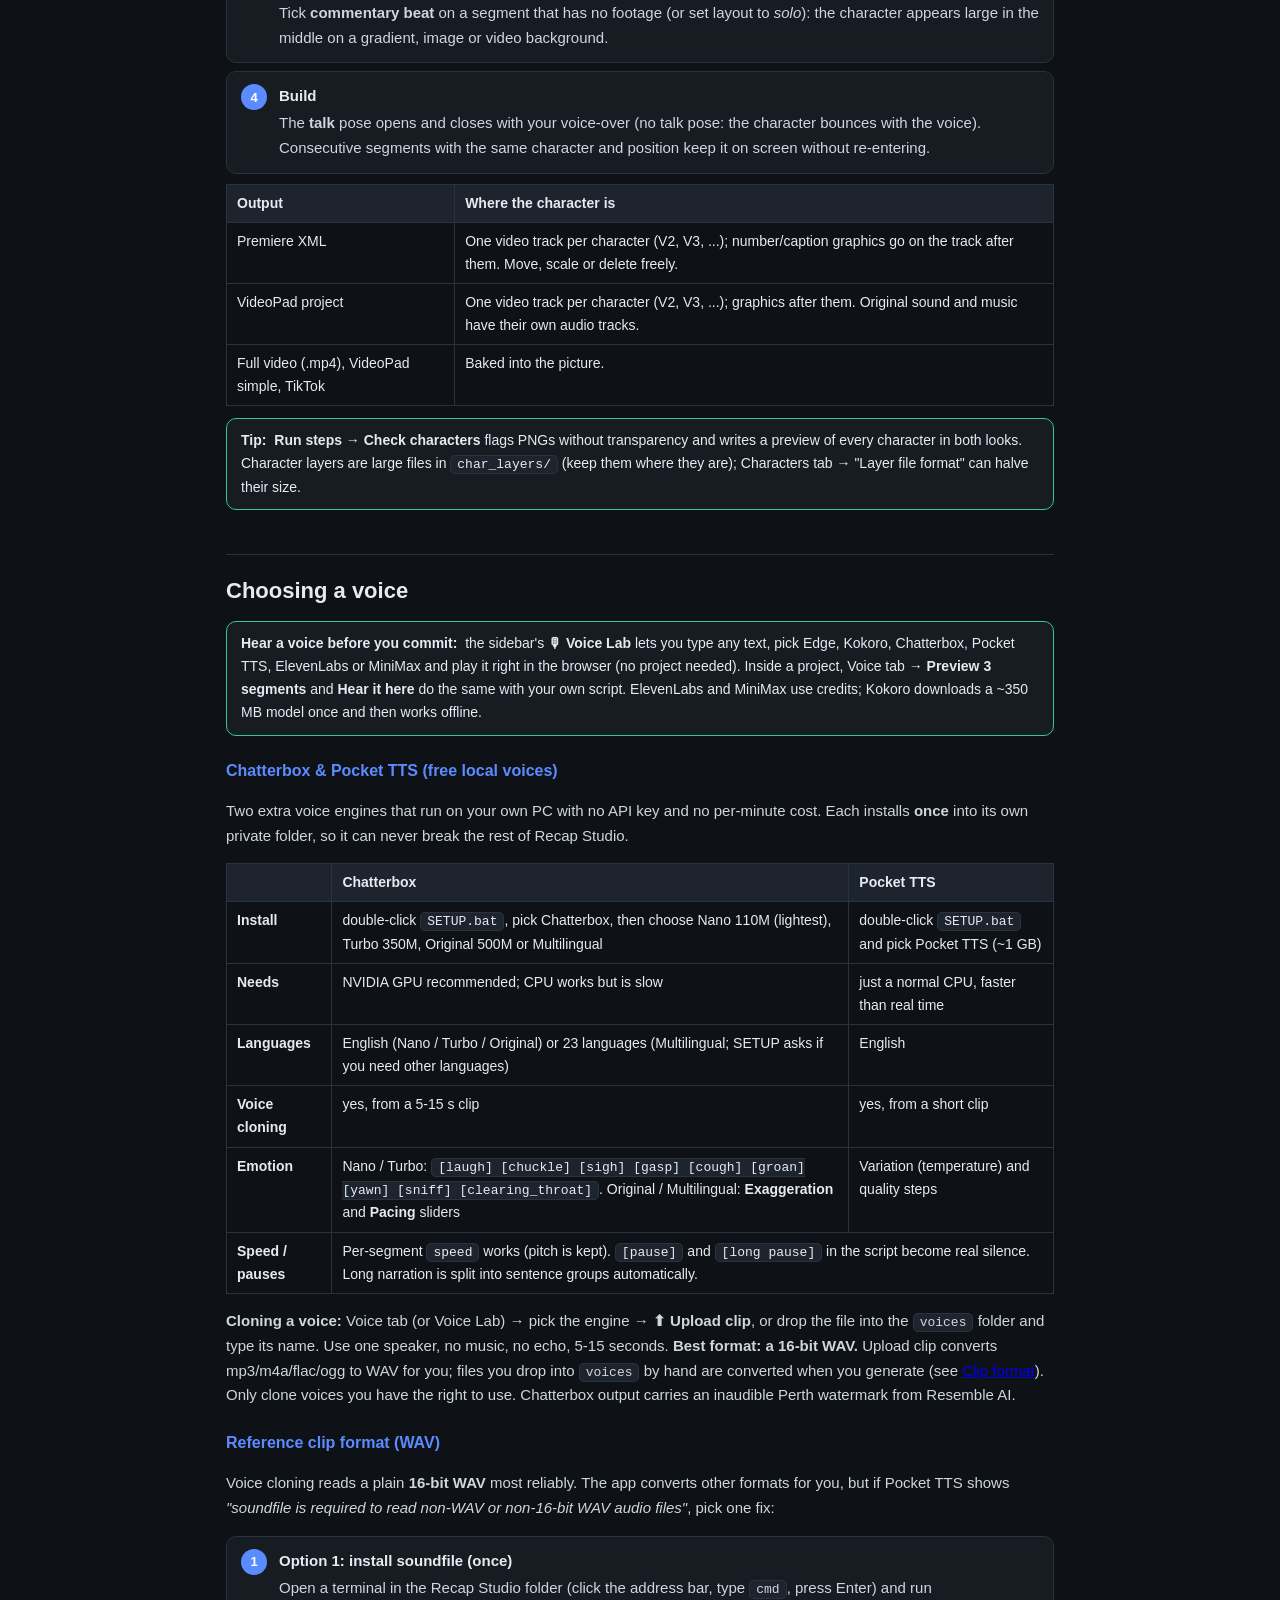
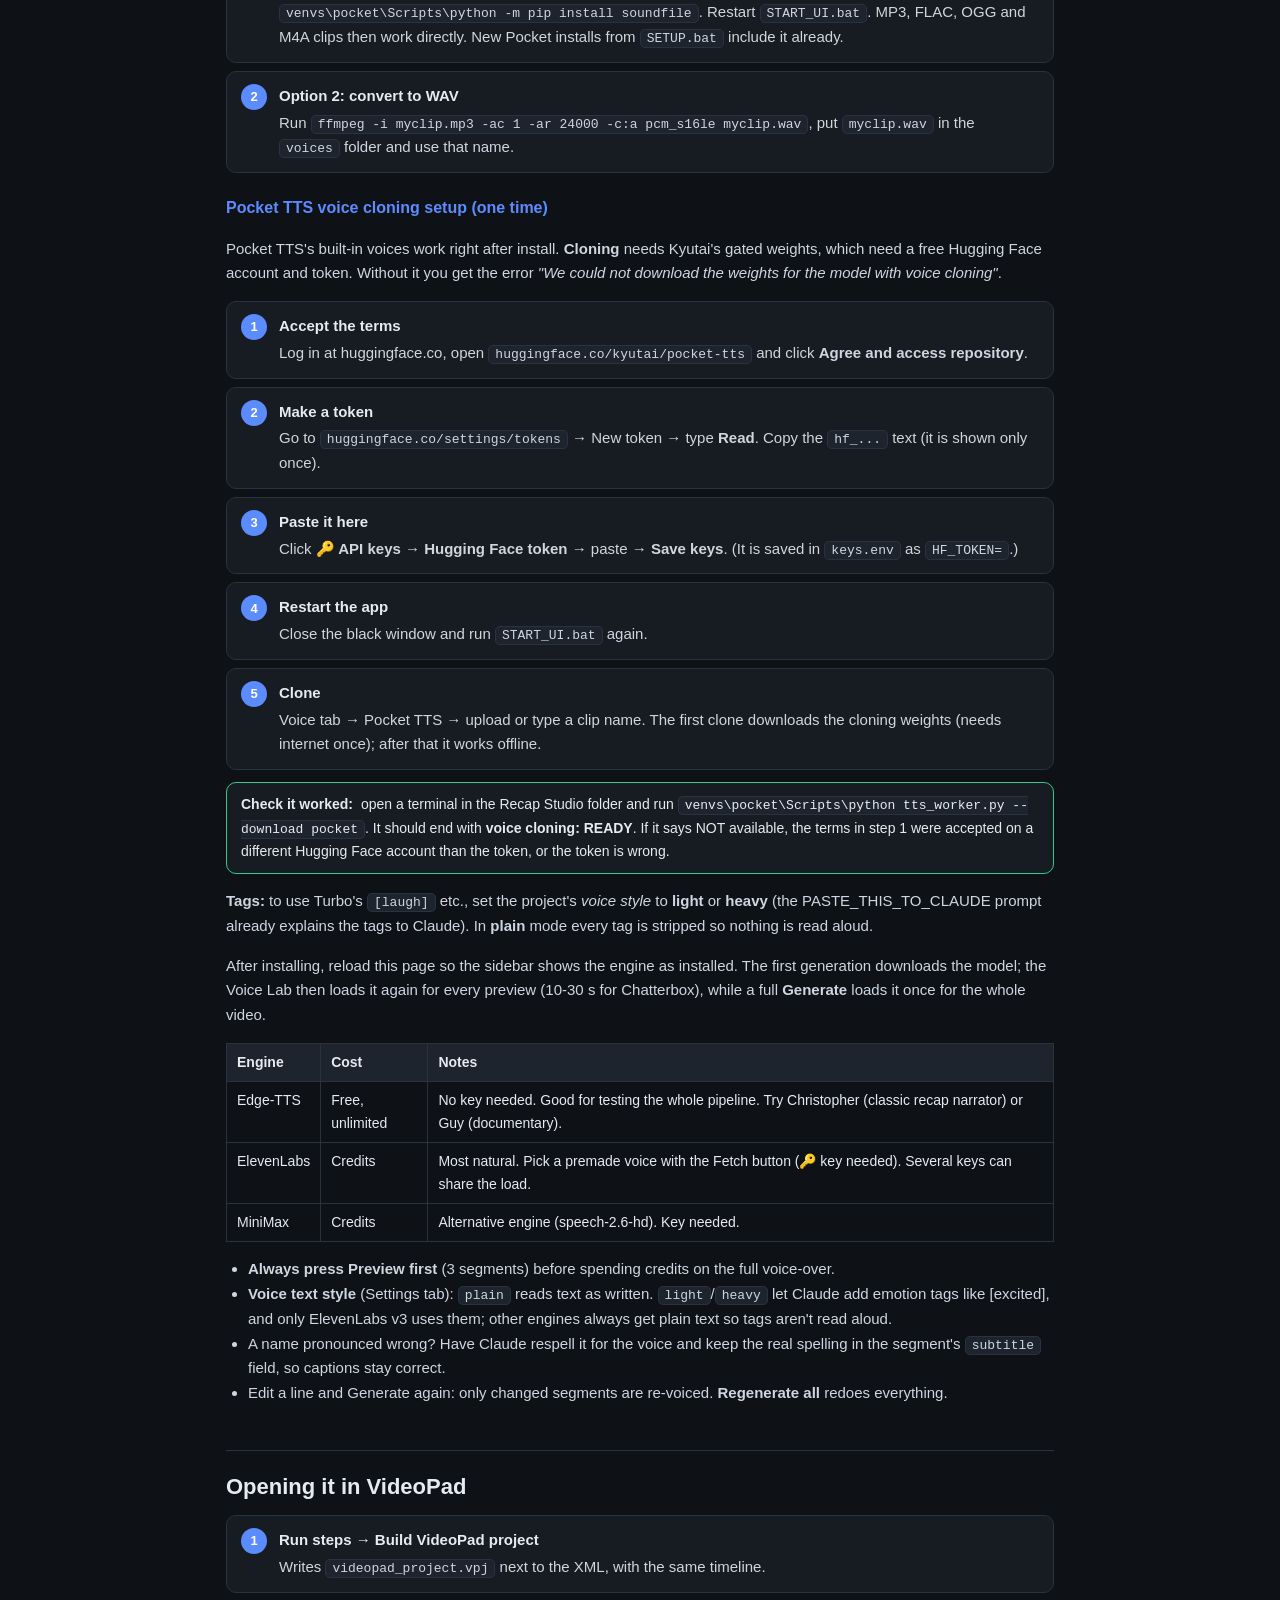
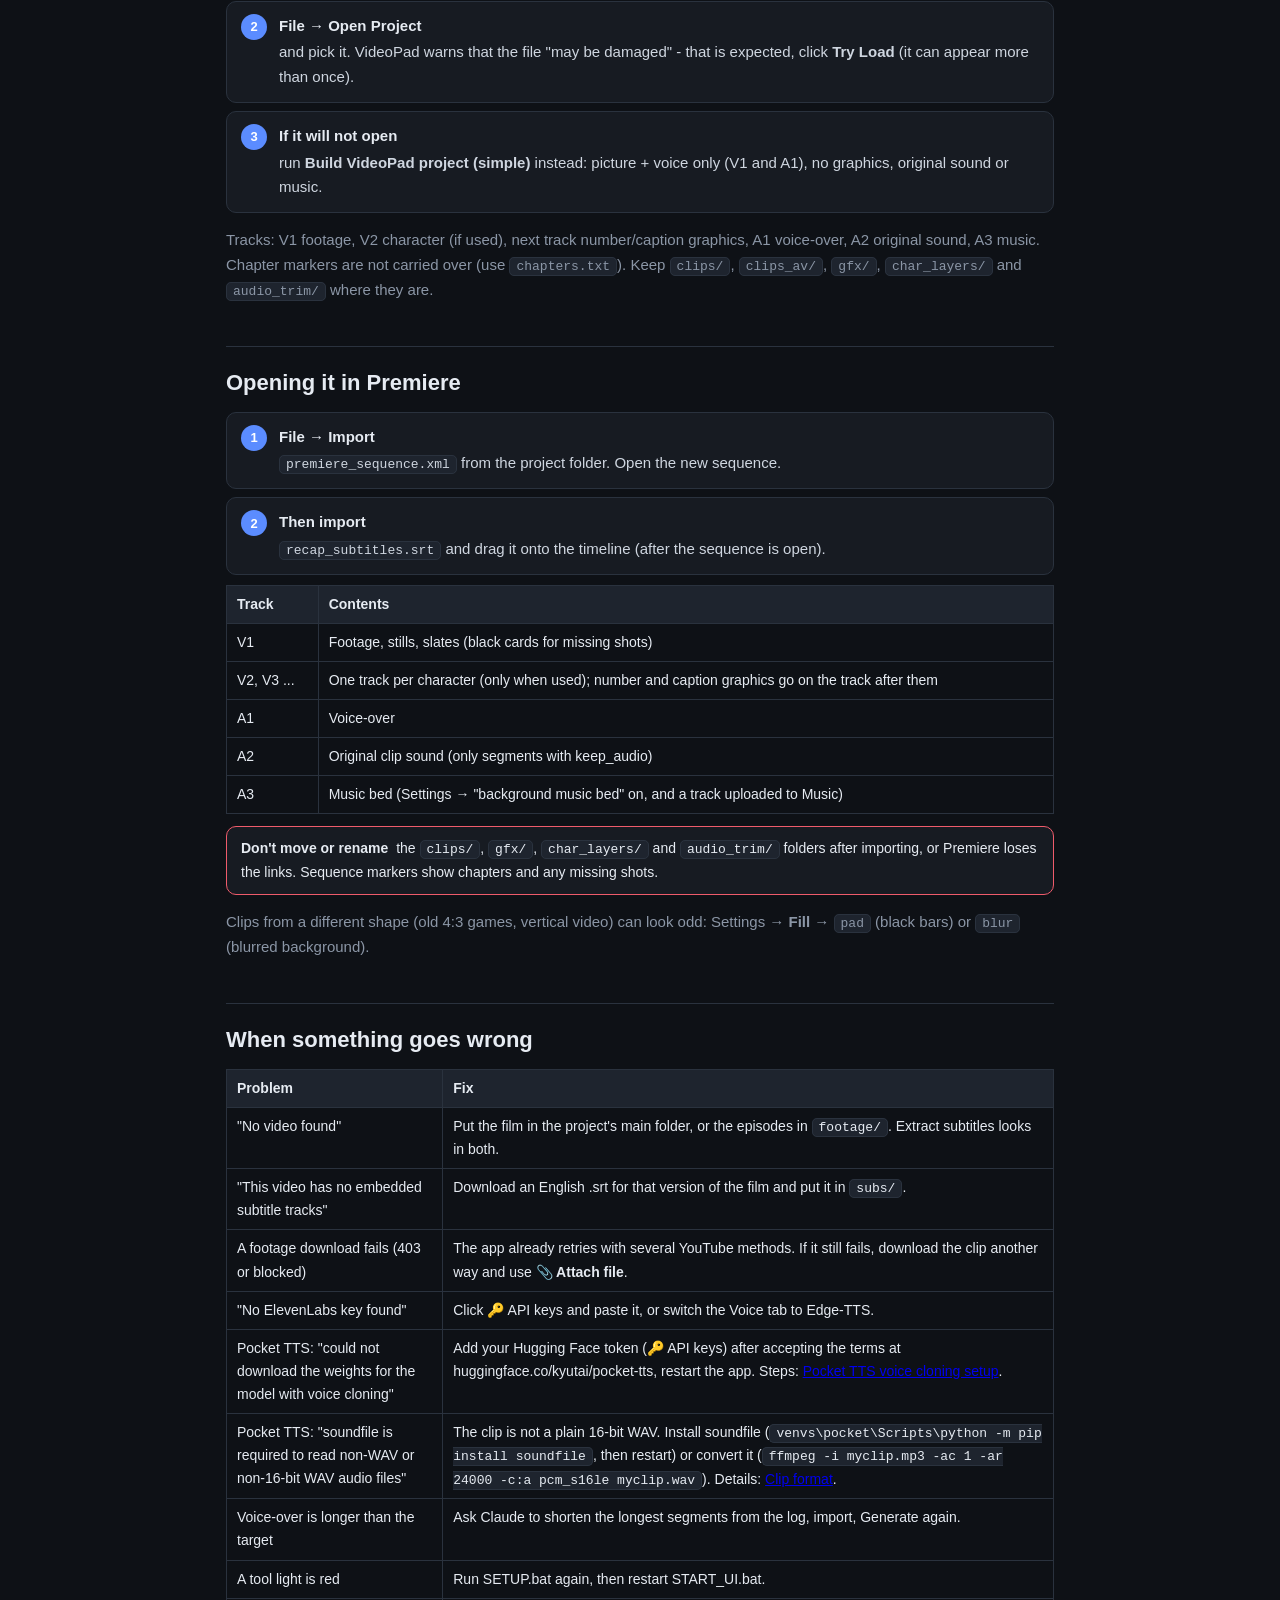
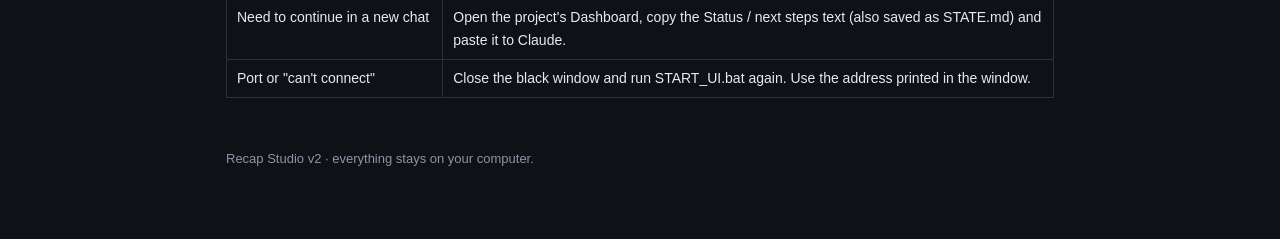
==== commit 1743e432: "Update templates, docs, and key lookup fixes" ====
--- a/web/guide.html
+++ b/web/guide.html
@@ -57,6 +57,7 @@
   <a href="#real">Real story</a>
   <a href="#ranking">Ranking</a>
   <a href="#comic">Comic / manga</a>
+  <a href="#characters">Characters</a>
   <a href="#voice">Voices</a>
   <a href="#videopad">VideoPad</a>
   <a href="#premiere">Premiere</a>
@@ -224,6 +225,22 @@
 <div class="warn"><b>Heads-up:</b> like the other modules, the mp4 doesn't burn in captions. They appear in the Premiere XML and the .srt.</div>
 
 <!-- ============================ VOICES ============================ -->
+<h2 id="characters">Character animation (all modules)</h2>
+<p>Show a character on screen while you talk: in a corner over movie / show / documentary clips, or centered on a background for solo commentary.</p>
+<ol class="steps">
+  <li><b class="t">Characters tab → Add PNG(s)</b>Use <b>transparent PNG cut-outs</b>. One file = one picture. Several files = poses (<code>default.png</code>, <code>talk.png</code> = mouth open, <code>angry.png</code> ...). Set "Art faces" so the character is flipped to look toward the middle of the screen.</li>
+  <li><b class="t">Script</b>Give a segment a <b>Character</b> (the 🧍 box under each segment, or ask Claude: the prompt already explains the fields). Position, pose, animation and entrance are optional.</li>
+  <li><b class="t">Solo commentary</b>Tick <b>commentary beat</b> on a segment that has no footage (or set layout to <i>solo</i>): the character appears large in the middle on a gradient, image or video background.</li>
+  <li><b class="t">Build</b>The <b>talk</b> pose opens and closes with your voice-over (no talk pose: the character bounces with the voice). Consecutive segments with the same character and position keep it on screen without re-entering.</li>
+</ol>
+<table>
+  <tr><th>Output</th><th>Where the character is</th></tr>
+  <tr><td>Premiere XML</td><td>One video track per character (V2, V3, ...); number/caption graphics go on the track after them. Move, scale or delete freely.</td></tr>
+  <tr><td>VideoPad project</td><td>One video track per character (V2, V3, ...); graphics after them. Original sound and music have their own audio tracks.</td></tr>
+  <tr><td>Full video (.mp4), VideoPad simple, TikTok</td><td>Baked into the picture.</td></tr>
+</table>
+<div class="tip"><b>Tip:</b> <b>Run steps → Check characters</b> flags PNGs without transparency and writes a preview of every character in both looks. Character layers are large files in <code>char_layers/</code> (keep them where they are); Characters tab → "Layer file format" can halve their size.</div>
+
 <h2 id="voice">Choosing a voice</h2>
 <div class="tip"><b>Hear a voice before you commit:</b> the sidebar's <b>🎙 Voice Lab</b> lets you type any text, pick Edge, Kokoro, Chatterbox, Pocket TTS, ElevenLabs or MiniMax and play it right in the browser (no project needed). Inside a project, Voice tab → <b>Preview 3 segments</b> and <b>Hear it here</b> do the same with your own script. ElevenLabs and MiniMax use credits; Kokoro downloads a ~350 MB model once and then works offline.</div>
 <h3 id="local-voices">Chatterbox &amp; Pocket TTS (free local voices)</h3>
@@ -276,7 +293,7 @@
   <li><b class="t">File → Open Project</b> and pick it. VideoPad warns that the file "may be damaged" - that is expected, click <b>Try Load</b> (it can appear more than once).</li>
   <li><b class="t">If it will not open</b> run <b>Build VideoPad project (simple)</b> instead: picture + voice only (V1 and A1), no graphics, original sound or music.</li>
 </ol>
-<p class="muted">Tracks: V1 footage, V2 number/caption graphics, A1 voice-over, A2 original sound, A3 music. Chapter markers are not carried over (use <code>chapters.txt</code>). Keep <code>clips/</code>, <code>clips_av/</code>, <code>gfx/</code> and <code>audio_trim/</code> where they are.</p>
+<p class="muted">Tracks: V1 footage, V2 character (if used), next track number/caption graphics, A1 voice-over, A2 original sound, A3 music. Chapter markers are not carried over (use <code>chapters.txt</code>). Keep <code>clips/</code>, <code>clips_av/</code>, <code>gfx/</code>, <code>char_layers/</code> and <code>audio_trim/</code> where they are.</p>
 
 <h2 id="premiere">Opening it in Premiere</h2>
 <ol class="steps">
@@ -286,12 +303,12 @@
 <table>
   <tr><th>Track</th><th>Contents</th></tr>
   <tr><td>V1</td><td>Footage, stills, slates (black cards for missing shots)</td></tr>
-  <tr><td>V2</td><td>Number and caption graphics</td></tr>
+  <tr><td>V2, V3 ...</td><td>One track per character (only when used); number and caption graphics go on the track after them</td></tr>
   <tr><td>A1</td><td>Voice-over</td></tr>
   <tr><td>A2</td><td>Original clip sound (only segments with keep_audio)</td></tr>
   <tr><td>A3</td><td>Music bed (Settings → "background music bed" on, and a track uploaded to Music)</td></tr>
 </table>
-<div class="warn"><b>Don't move or rename</b> the <code>clips/</code>, <code>gfx/</code> and <code>audio_trim/</code> folders after importing, or Premiere loses the links. Sequence markers show chapters and any missing shots.</div>
+<div class="warn"><b>Don't move or rename</b> the <code>clips/</code>, <code>gfx/</code>, <code>char_layers/</code> and <code>audio_trim/</code> folders after importing, or Premiere loses the links. Sequence markers show chapters and any missing shots.</div>
 <p class="muted">Clips from a different shape (old 4:3 games, vertical video) can look odd: Settings → <b>Fill</b> → <code>pad</code> (black bars) or <code>blur</code> (blurred background).</p>
 
 <h2 id="fix">When something goes wrong</h2>
